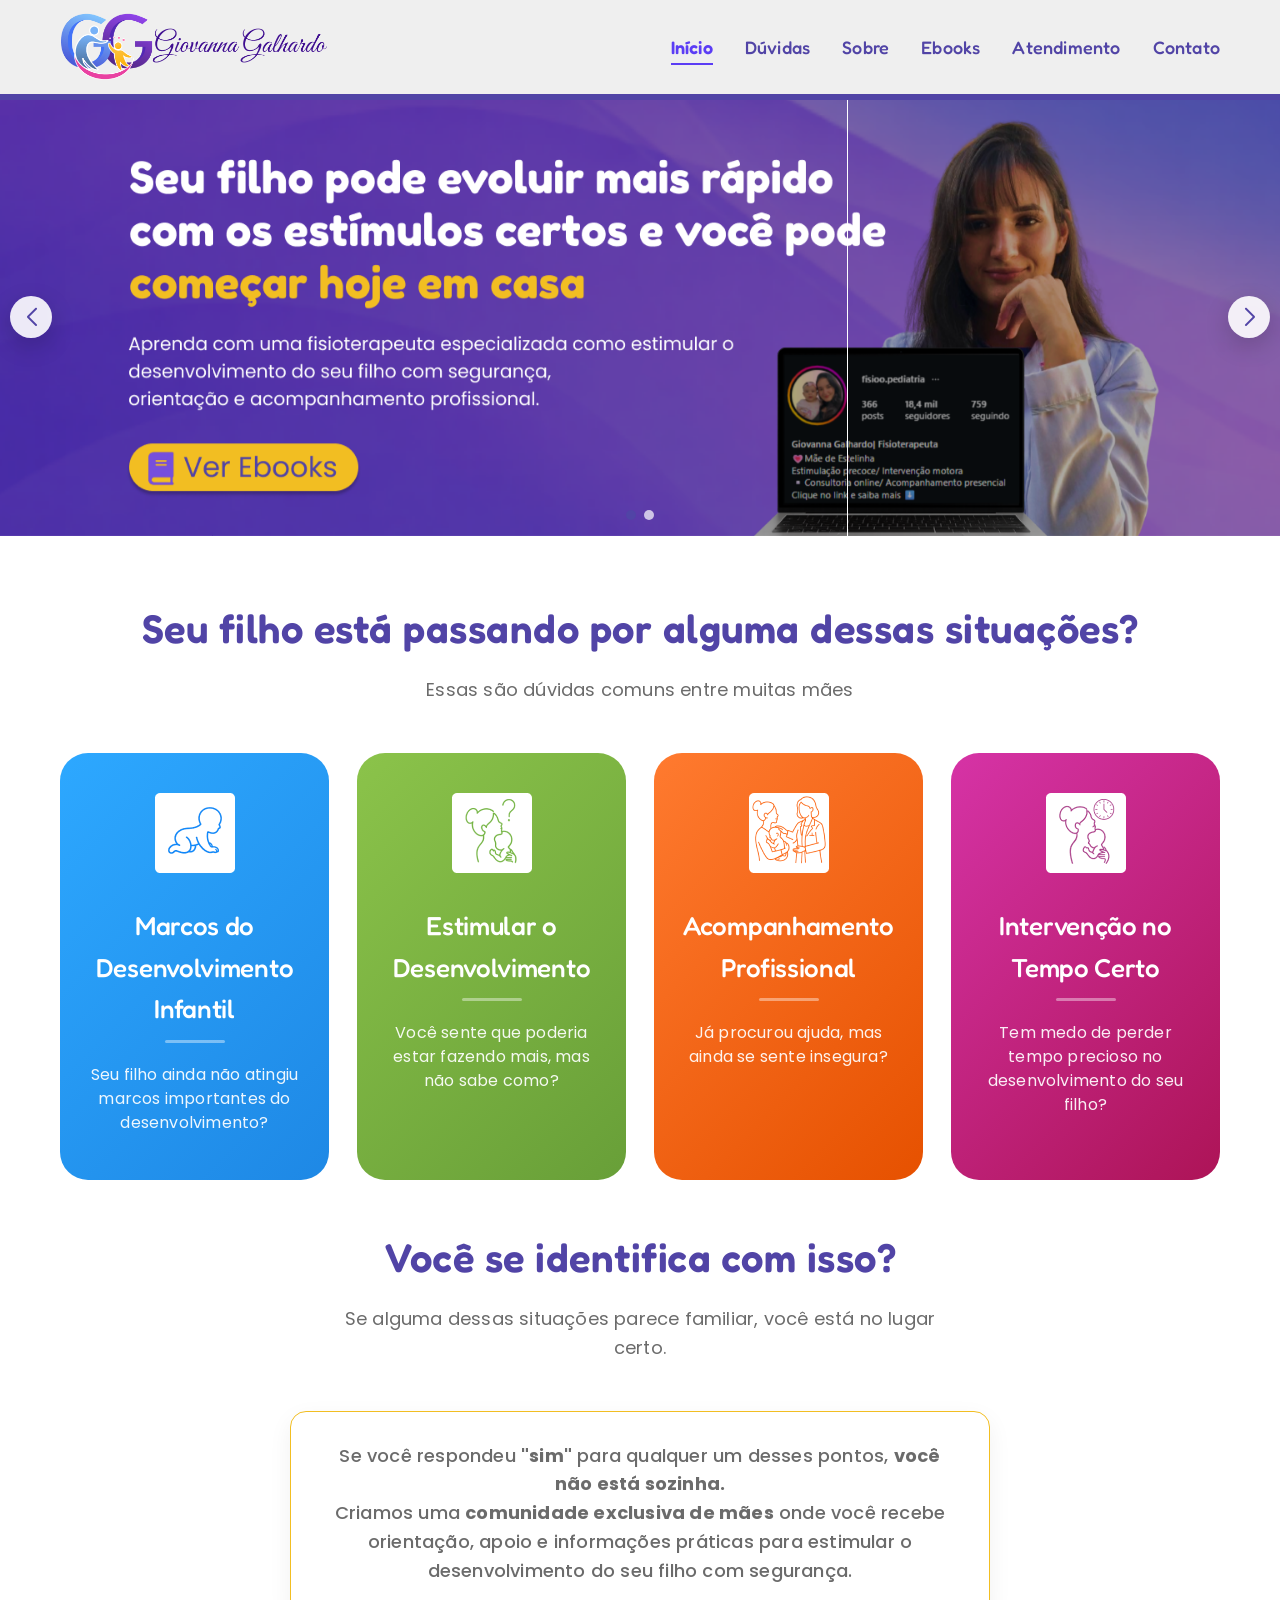
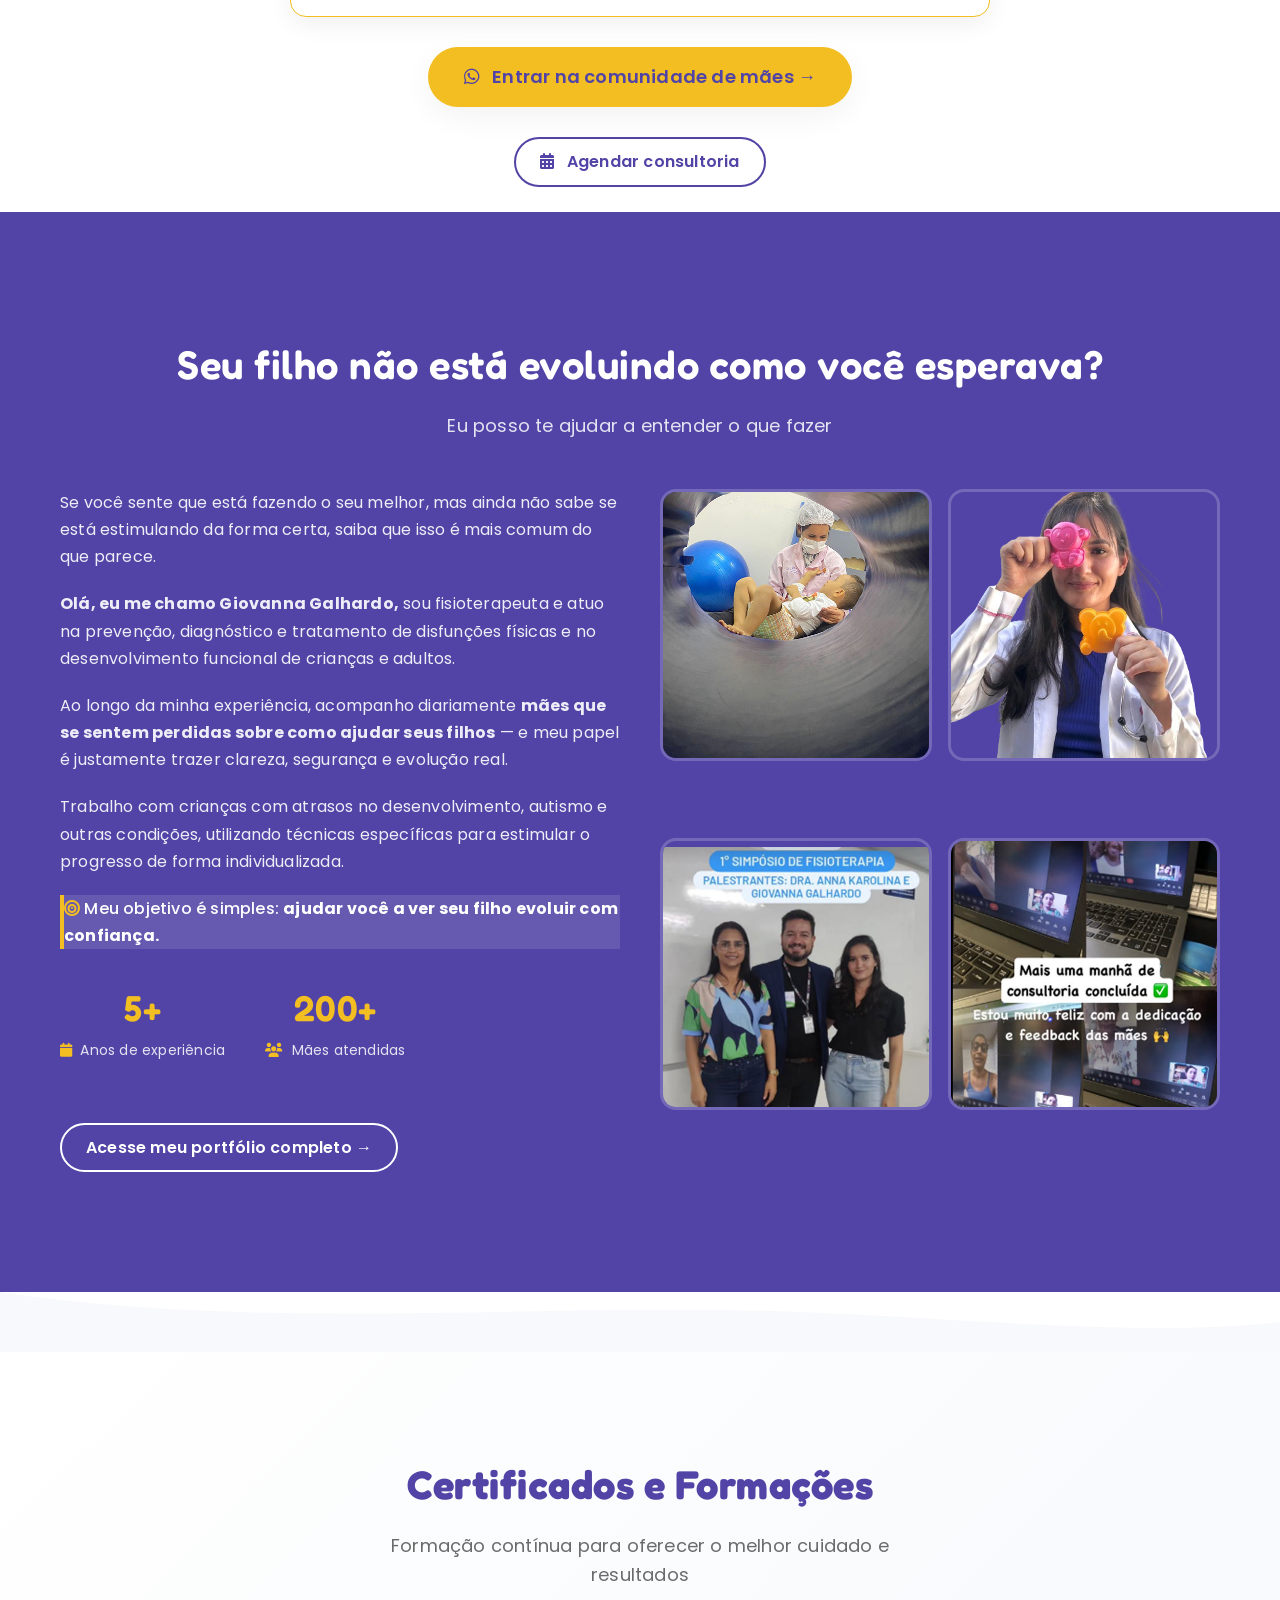
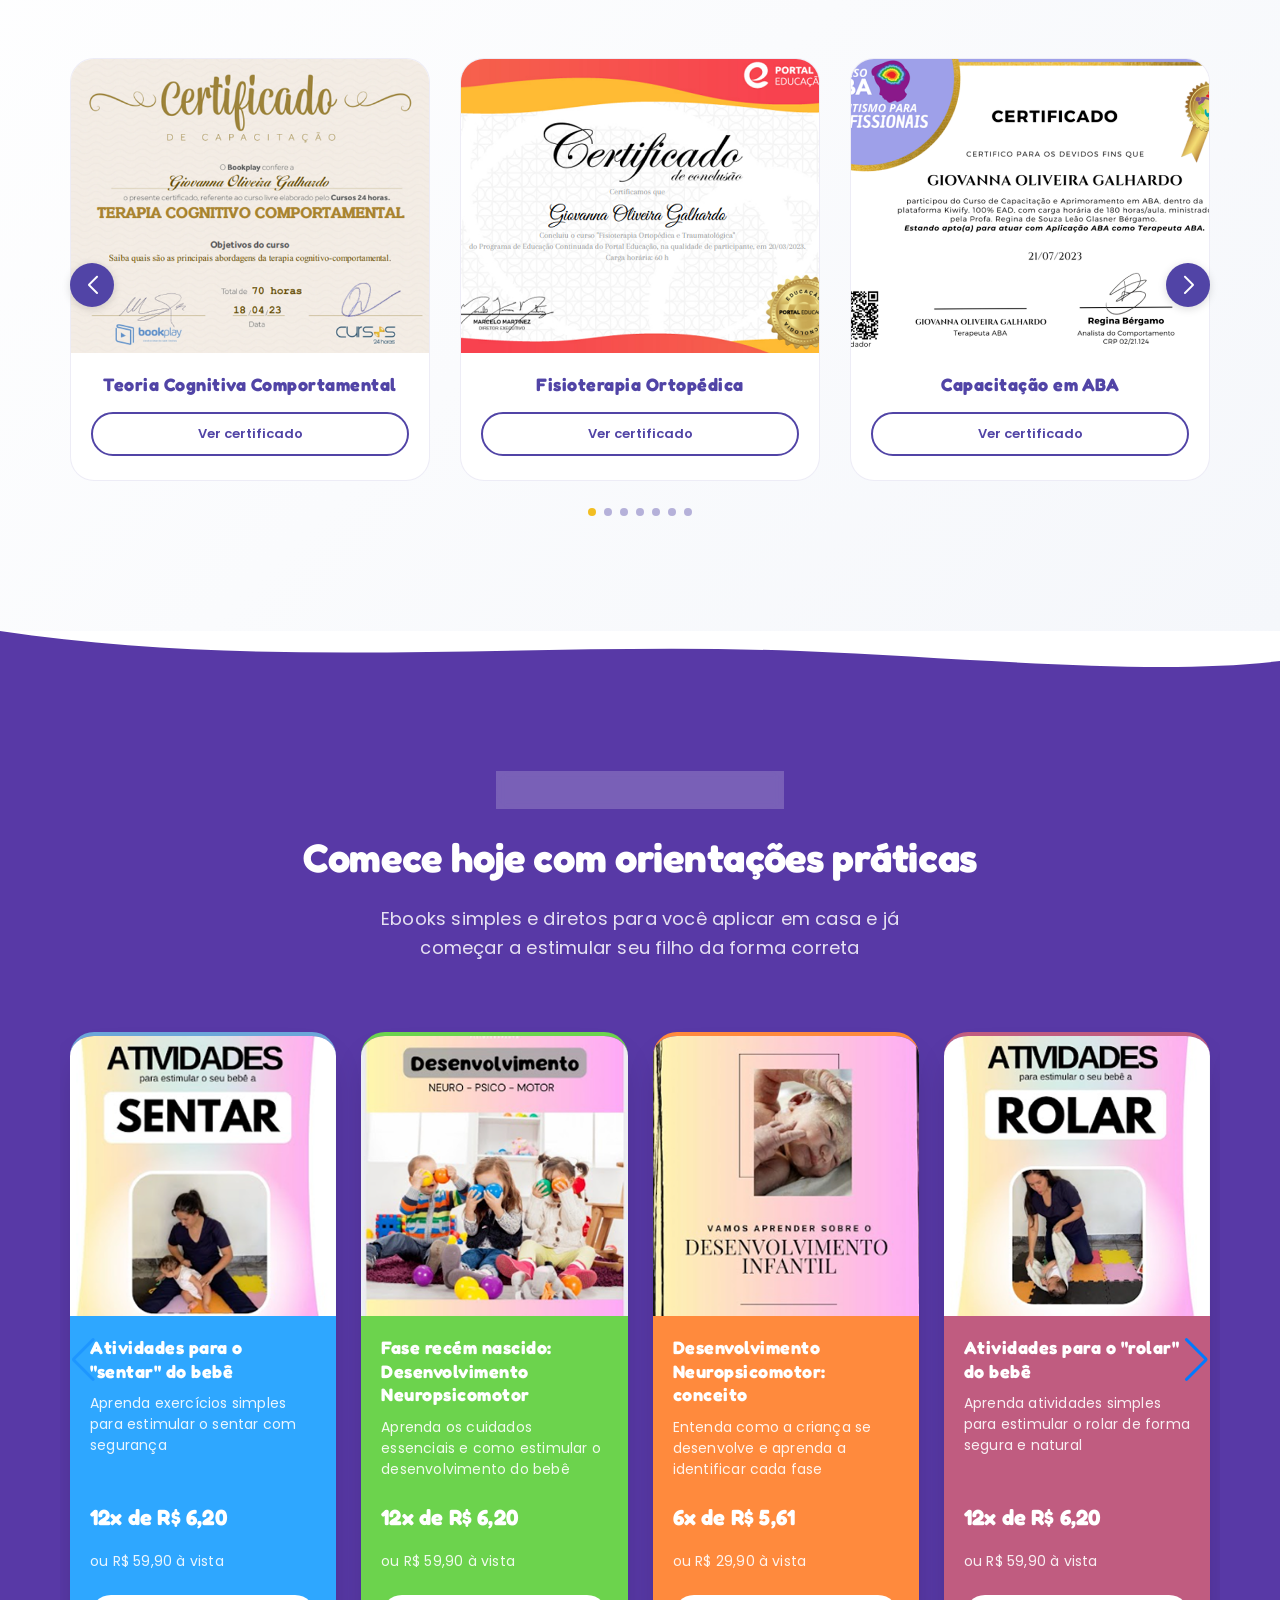
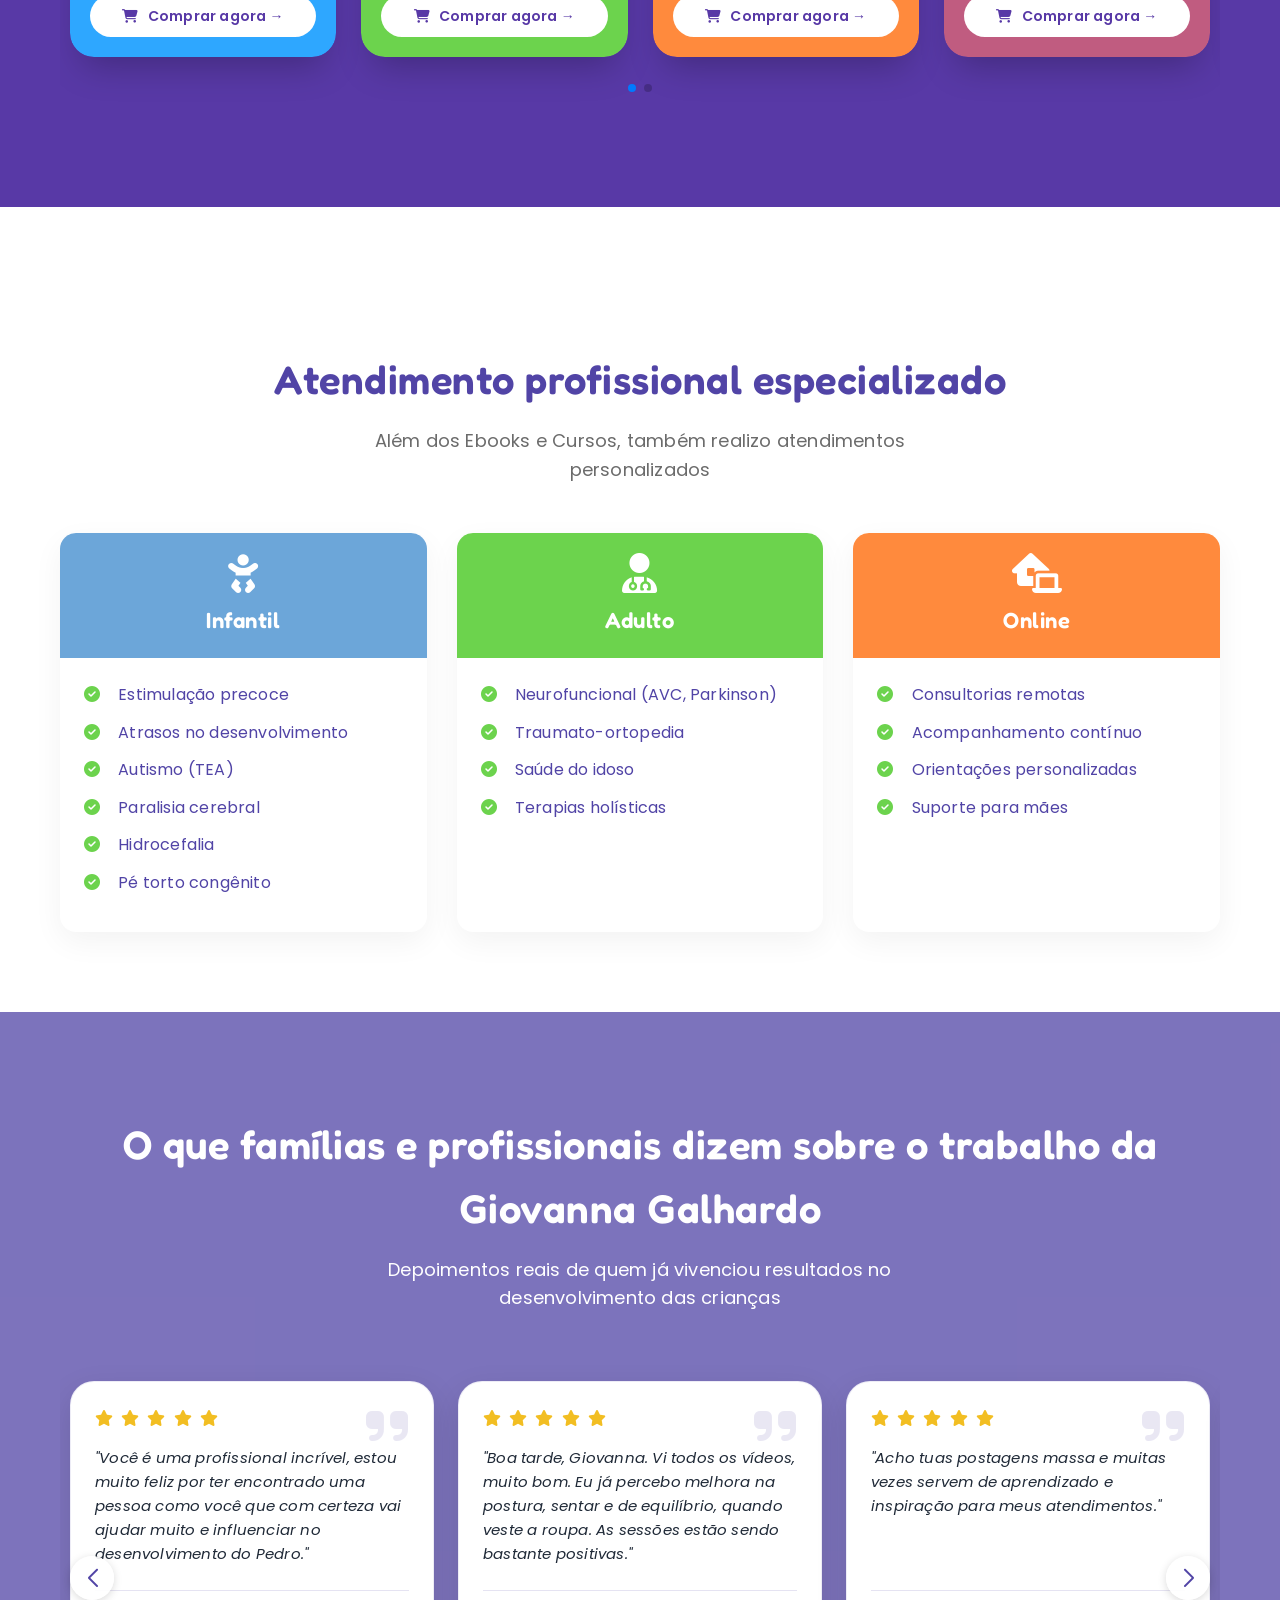
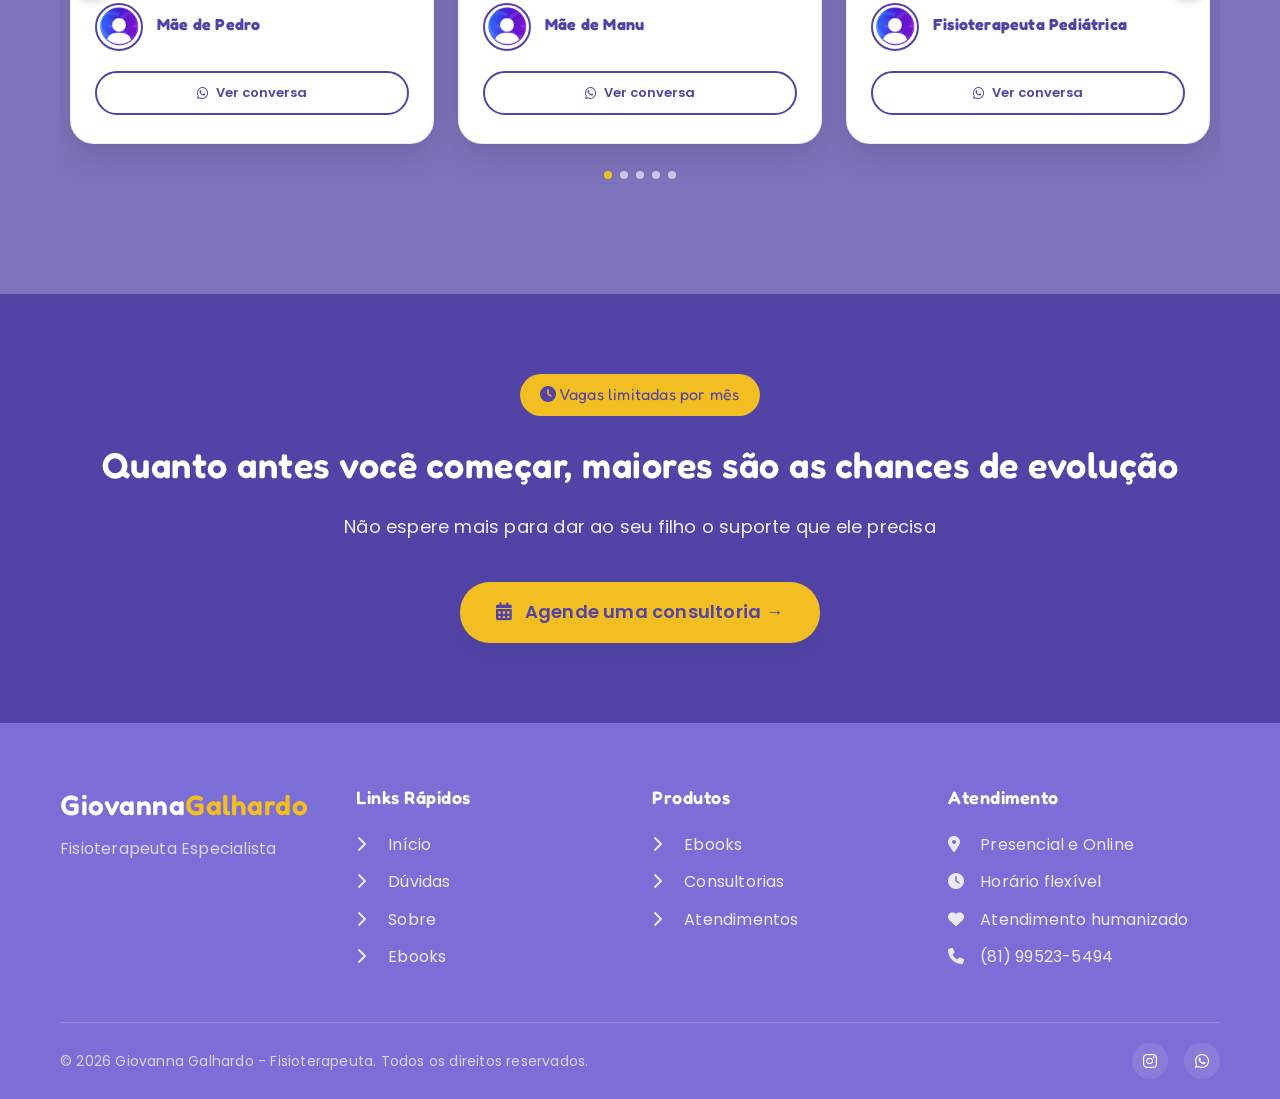
==== index.html @ 3f7eae7a "update-bonus" ====
<!DOCTYPE html>
<html lang="pt-BR">

<head>
    <meta charset="UTF-8">
    <meta name="viewport" content="width=device-width, initial-scale=1.0">
    <meta name="description"
        content="Aprenda como estimular o desenvolvimento do seu filho com orientação profissional. Ebooks, cursos e consultoria para mães de crianças com atraso ou autismo.">
    <title>Giovanna Galhardo | Estimulação Infantil - Desenvolva seu filho em casa</title>

    <!-- Google Fonts -->
    <link href="https://fonts.googleapis.com/css2?family=Poppins:wght@400;500;600;700&display=swap" rel="stylesheet">
    <link
        href="https://fonts.googleapis.com/css2?family=Fredoka:wght@400;500;600;700&family=Poppins:wght@400;500;600;700&display=swap"
        rel="stylesheet">

    <!-- Font Awesome Icons -->
    <link rel="stylesheet" href="https://cdnjs.cloudflare.com/ajax/libs/font-awesome/6.4.0/css/all.min.css">

    <!-- Swiper CSS -->
    <link rel="stylesheet" href="https://cdn.jsdelivr.net/npm/swiper@11/swiper-bundle.min.css" />

    <!-- CSS -->
    <link rel="stylesheet" href="css/base.css">
    <link rel="stylesheet" href="css/layout.css">
    <link rel="stylesheet" href="css/components.css">
    <link rel="stylesheet" href="css/responsive.css">
    <link rel="stylesheet" href="css/testimonials.css">
    <link rel="stylesheet" href="css/certificates.css">
    <link rel="stylesheet" href="css/whatsapp-float.css">
</head>

<body>
    <!-- WHATSAPP FLOATING BUTTON -->
    <div class="whatsapp-float" id="whatsappFloat">
        <div class="whatsapp-bubble" id="whatsappBubble">
            <button class="bubble-close" id="closeBubble" aria-label="Fechar mensagem">
                <i class="fas fa-times"></i>
            </button>
            <i class="fas fa-comment-dots" style="margin-right: 6px; color: #25D366;"></i>
            Fale comigo no WhatsApp!
            <div class="bubble-arrow"></div>
        </div>
        <a href="https://wa.me/5581995235494" target="_blank" rel="noopener noreferrer" class="whatsapp-button">
            <i class="fab fa-whatsapp"></i>
        </a>
    </div>

    <!-- HEADER - NAVBAR -->
    <header class="navbar">
        <div class="nav-inner">
            <div class="logo">
                <img src="assets/logogg6.png" alt="Giovanna Galhardo" class="logo-img">
            </div>
            <nav class="menu">
                <a href="#home" class="active">Início</a>
                <a href="#dor">Dúvidas</a>
                <a href="#sobre">Sobre</a>
                <a href="#ebooks">Ebooks</a>
                <!--<a href="#cursos">Cursos</a>-->
                <a href="#servicos">Atendimento</a>
                <a href="#contato">Contato</a>
            </nav>
            <div class="mobile-toggle">
                <span></span>
                <span></span>
                <span></span>
            </div>
        </div>
    </header>

    <!-- HERO - BANNERS RESPONSIVOS DESKTOP / MOBILE -->
    <section class="hero hero-banners" id="home" aria-label="Banners principais">
        <div class="swiper banner-swiper">
            <div class="swiper-wrapper">

                <!-- BANNER 1 -->
                <div class="swiper-slide">
                    <a href="#ebooks" class="hero-banner-link" target="_blank"
                        rel="noopener noreferrer" aria-label="Acessar banner 1">
                        <picture class="hero-banner-picture">
                            <source media="(max-width: 768px)" srcset="assets/banners/banner_1_mobile.png">
                            <img src="assets/banners/banner_1_destop.png" alt="Banner principal Giovanna Galhardo 1"
                                class="hero-banner-img" fetchpriority="high">
                        </picture>
                    </a>
                </div>

                <!-- BANNER 2 -->
                <div class="swiper-slide">
                    <a href="https://meaeduarda.github.io/giovannagalhardo/" class="hero-banner-link" target="_blank"
                        rel="noopener noreferrer" aria-label="Acessar banner 2">
                        <picture class="hero-banner-picture">
                            <source media="(max-width: 768px)" srcset="assets/banners/banner_2_mobile.png">
                            <img src="assets/banners/banner_2_destop.png" alt="Banner principal Giovanna Galhardo 2"
                                class="hero-banner-img" loading="lazy">
                        </picture>
                    </a>
                </div>
            </div>

            <div class="swiper-button-prev"></div>
            <div class="swiper-button-next"></div>
            <div class="swiper-pagination"></div>
        </div>
    </section>


    <!-- CARDS FLUTUANTES (com stagger animation) -->
    <section class="floating-cards">
        <div class="container">
            <!-- TÍTULO ADICIONADO ACIMA DOS CARDS -->
            <div class="section-header" data-aos="fade-up">
                <h2>Seu filho está passando por alguma dessas situações?</h2>
                <p>Essas são dúvidas comuns entre muitas mães</p>
            </div>

            <div class="pain-cards-grid">
                <div class="pain-card pain-card-blue" data-aos="fade-up" data-aos-delay="0" data-aos-duration="600">
                    <div class="pain-card-icon">
                        <img src="assets/card-icon-img-1.png" alt="Marcos do Desenvolvimento Infantil"
                            class="card-icon-img">
                    </div>
                    <h3 class="pain-card-title">Marcos do Desenvolvimento Infantil</h3>
                    <div class="pain-card-divider"></div>
                    <p class="pain-card-text">Seu filho ainda não atingiu marcos importantes do desenvolvimento?</p>
                </div>

                <div class="pain-card pain-card-green" data-aos="fade-up" data-aos-delay="150" data-aos-duration="600">
                    <div class="pain-card-icon">
                        <img src="assets/card-icon-img-2.png" alt="Estimular o Desenvolvimento" class="card-icon-img">
                    </div>
                    <h3 class="pain-card-title">Estimular o Desenvolvimento</h3>
                    <div class="pain-card-divider"></div>
                    <p class="pain-card-text">Você sente que poderia estar fazendo mais, mas não sabe como?</p>
                </div>

                <div class="pain-card pain-card-orange" data-aos="fade-up" data-aos-delay="300" data-aos-duration="600">
                    <div class="pain-card-icon">
                        <img src="assets/card-icon-img-3.png" alt="Acompanhamento Profissional" class="card-icon-img">
                    </div>
                    <h3 class="pain-card-title">Acompanhamento Profissional</h3>
                    <div class="pain-card-divider"></div>
                    <p class="pain-card-text">Já procurou ajuda, mas ainda se sente insegura?</p>
                </div>

                <div class="pain-card pain-card-pink" data-aos="fade-up" data-aos-delay="450" data-aos-duration="600">
                    <div class="pain-card-icon">
                        <img src="assets/card-icon-img-4.png" alt="Intervenção no Tempo Certo" class="card-icon-img">
                    </div>
                    <h3 class="pain-card-title">Intervenção no Tempo Certo</h3>
                    <div class="pain-card-divider"></div>
                    <p class="pain-card-text">Tem medo de perder tempo precioso no desenvolvimento do seu filho?</p>
                </div>
            </div>
        </div>
    </section>


    <!-- SEÇÃO CTA / PAIN POINTS -->
    <section class="pain-points" id="dor">
        <div class="container">
            <div class="section-header" data-aos="fade-up">
                <h2>Você se identifica com isso?</h2>
                <p>Se alguma dessas situações parece familiar, você está no lugar certo.</p>
            </div>

            <div class="pain-cta" data-aos="fade-up" data-aos-delay="200">
                <!-- Destaque emocional -->
                <div class="pain-highlight scale-animation">
                    <p>
                        Se você respondeu <strong>"sim"</strong> para qualquer um
                        desses pontos, <strong>você não está sozinha.</strong>
                    </p>
                    <p class="community-highlight-text">
                        Criamos uma <strong>comunidade exclusiva de mães</strong>
                        onde você recebe orientação, apoio e informações práticas
                        para estimular o desenvolvimento do seu filho com segurança.
                    </p>
                </div>

                <!-- CTA principal -->
                <div class="cta-main">
                    <a href="https://wa.me/5581995235494" class="btn-primary btn-large pulse-hover" target="_blank">
                        <i class="fab fa-whatsapp"></i>
                        Entrar na comunidade de mães →
                    </a>
                </div>

                <!-- CTA secundária -->
                <div class="cta-secondary">
                    <a href="https://wa.me/5581995235494" class="btn-outline" target="_blank">
                        <i class="fas fa-calendar-alt"></i>
                        Agendar consultoria
                    </a>
                </div>
            </div>
        </div>
    </section>


    <!-- SOBRE -->
    <section class="about" id="sobre">
        <div class="container">
            <div class="section-header">
                <h2>Seu filho não está evoluindo como você esperava?</h2>
                <p>Eu posso te ajudar a entender o que fazer</p>
            </div>
            <div class="about-content">
                <div class="about-text">
                    <p>Se você sente que está fazendo o seu melhor, mas ainda não sabe se está estimulando da forma certa, saiba que isso é mais comum do que parece.</p>
                    <p><strong>Olá, eu me chamo Giovanna Galhardo,</strong> sou fisioterapeuta e atuo na prevenção,
                        diagnóstico e tratamento de disfunções físicas e no desenvolvimento funcional de crianças e
                        adultos.</p>
                    <p>Ao longo da minha experiência, acompanho diariamente <strong>mães que se sentem perdidas sobre
                            como ajudar seus filhos</strong> — e meu papel é justamente trazer clareza, segurança e
                        evolução real.</p>
                    <p>Trabalho com crianças com atrasos no desenvolvimento, autismo e outras condições, utilizando
                        técnicas específicas para estimular o progresso de forma individualizada.</p>
                    <div class="about-highlight">
                        <p><i class="fas fa-bullseye"></i> Meu objetivo é simples: <strong>ajudar você a ver seu filho
                                evoluir com confiança.</strong></p>
                    </div>
                    <div class="about-stats">
                        <div class="stat">
                            <span class="stat-number">5+</span>
                            <span class="stat-label"><i class="fas fa-calendar"></i> Anos de experiência</span>
                        </div>
                        <div class="stat">
                            <span class="stat-number">200+</span>
                            <span class="stat-label"><i class="fas fa-users"></i> Mães atendidas</span>
                        </div>
                        <div class="about-portfolio-btn" style="margin-top: 20px; width: 100%;">
                            <a href="docs/portifolio_giovanna.pdf" target="_blank" class="btn-outline">
                                Acesse meu portfólio completo →
                            </a>
                        </div>
                    </div>
                </div>
                <div class="about-gallery">
                    <img src="assets/atendimento_giovanna.png" alt="Atendimento infantil"
                        class="gallery-img hover-zoom">
                    <img src="assets/giovanna_brinquedos.png" alt="Profissional com brinquedos"
                        class="gallery-img hover-zoom">
                    <img src="assets/giovanna_simposio.png" alt="Consultoria" class="gallery-img hover-zoom">
                    <img src="assets/giovanna_consultoria_maes.png" alt="Evolução infantil"
                        class="gallery-img hover-zoom">
                </div>
            </div>
        </div>
    </section>

    <!-- ONDA ENTRE SOBRE E CERTIFICADOS -->
    <div class="wave-divider wave-gray">
        <svg viewBox="0 0 1440 120" preserveAspectRatio="none">
            <path d="M0,0 C300,80 600,20 900,40 C1100,55 1300,90 1440,60 L1440,120 L0,120 Z" fill="#F5F7FB"></path>
        </svg>
    </div>

    <!-- SEÇÃO: CERTIFICADOS E FORMAÇÕES -->
    <section class="certificates-section" id="certificados">
        <div class="container">
            <div class="section-header" data-aos="fade-up">
                <h2> Certificados e Formações</h2>
                <p>Formação contínua para oferecer o melhor cuidado e resultados</p>
            </div>

            <div class="swiper certificates-swiper" data-aos="fade-up" data-aos-delay="200">
                <div class="swiper-wrapper">
                    <!-- Certificado 1 -->
                    <div class="swiper-slide">
                        <div class="certificate-card"
                            data-cert-image="assets/certificates/certificado_teoria_cognitiva2.png">
                            <div class="certificate-img-wrapper">
                                <img src="assets/certificates/certificado_teoria_cognitiva.png" alt="Certificado"
                                    class="certificate-img">
                                <div class="certificate-overlay">
                                    <div class="zoom-icon">
                                        <i class="fas fa-search-plus"></i>
                                    </div>
                                </div>
                            </div>
                            <div class="certificate-info">
                                <h3 class="certificate-title">Teoria Cognitiva Comportamental</h3>
                                <button class="btn-ver-certificado"
                                    onclick="event.stopPropagation(); openCertModalFromBtn(this)">
                                    Ver certificado
                                </button>
                            </div>
                        </div>
                    </div>

                    <!-- Certificado 2 -->
                    <div class="swiper-slide">
                        <div class="certificate-card"
                            data-cert-image="assets/certificates/certificado_fisioterapia_ortopedica2.png">
                            <div class="certificate-img-wrapper">
                                <img src="assets/certificates/certificado_fisioterapia_ortopedica.png" alt="Certificado"
                                    class="certificate-img">
                                <div class="certificate-overlay">
                                    <div class="zoom-icon">
                                        <i class="fas fa-search-plus"></i>
                                    </div>
                                </div>
                            </div>
                            <div class="certificate-info">
                                <h3 class="certificate-title">Fisioterapia Ortopédica</h3>
                                <button class="btn-ver-certificado"
                                    onclick="event.stopPropagation(); openCertModalFromBtn(this)">
                                    Ver certificado
                                </button>
                            </div>
                        </div>
                    </div>

                    <!-- Certificado 3 -->
                    <div class="swiper-slide">
                        <div class="certificate-card"
                            data-cert-image="assets/certificates/certificado_capacitacao_aba2.png">
                            <div class="certificate-img-wrapper">
                                <img src="assets/certificates/certificado_capacitacao_aba.png" alt="Certificado"
                                    class="certificate-img">
                                <div class="certificate-overlay">
                                    <div class="zoom-icon">
                                        <i class="fas fa-search-plus"></i>
                                    </div>
                                </div>
                            </div>
                            <div class="certificate-info">
                                <h3 class="certificate-title">Capacitação em ABA</h3>
                                <button class="btn-ver-certificado"
                                    onclick="event.stopPropagation(); openCertModalFromBtn(this)">
                                    Ver certificado
                                </button>
                            </div>
                        </div>
                    </div>

                    <!-- Certificado 4 -->
                    <div class="swiper-slide">
                        <div class="certificate-card" data-cert-image="assets/certificates/bondagens_terapeuticas2.png">
                            <div class="certificate-img-wrapper">
                                <img src="assets/certificates/bondagens_terapeuticas.png" alt="Certificado"
                                    class="certificate-img">
                                <div class="certificate-overlay">
                                    <div class="zoom-icon">
                                        <i class="fas fa-search-plus"></i>
                                    </div>
                                </div>
                            </div>
                            <div class="certificate-info">
                                <h3 class="certificate-title">Bondagens Terapêuticas</h3>
                                <button class="btn-ver-certificado"
                                    onclick="event.stopPropagation(); openCertModalFromBtn(this)">
                                    Ver certificado
                                </button>
                            </div>
                        </div>
                    </div>

                    <!-- Certificado 5 -->
                    <div class="swiper-slide">
                        <div class="certificate-card"
                            data-cert-image="assets/certificates/certificado_aplicador_aba2.png">
                            <div class="certificate-img-wrapper">
                                <img src="assets/certificates/certificado_aplicador_aba.png" alt="Certificado"
                                    class="certificate-img">
                                <div class="certificate-overlay">
                                    <div class="zoom-icon">
                                        <i class="fas fa-search-plus"></i>
                                    </div>
                                </div>
                            </div>
                            <div class="certificate-info">
                                <h3 class="certificate-title">Aplicador ABA</h3>
                                <button class="btn-ver-certificado"
                                    onclick="event.stopPropagation(); openCertModalFromBtn(this)">
                                    Ver certificado
                                </button>
                            </div>
                        </div>
                    </div>

                    <!-- Certificado 6 -->
                    <div class="swiper-slide">
                        <div class="certificate-card" data-cert-image="assets/certificates/monitoria_anatomia2.png">
                            <div class="certificate-img-wrapper">
                                <img src="assets/certificates/monitoria_anatomia.png" alt="Certificado"
                                    class="certificate-img">
                                <div class="certificate-overlay">
                                    <div class="zoom-icon">
                                        <i class="fas fa-search-plus"></i>
                                    </div>
                                </div>
                            </div>
                            <div class="certificate-info">
                                <h3 class="certificate-title">Monitoria Anatomia Humana</h3>
                                <button class="btn-ver-certificado"
                                    onclick="event.stopPropagation(); openCertModalFromBtn(this)">
                                    Ver certificado
                                </button>
                            </div>
                        </div>
                    </div>

                    <!-- Certificado 7 -->
                    <div class="swiper-slide">
                        <div class="certificate-card"
                            data-cert-image="assets/certificates/certificado_dry_needling2.png">
                            <div class="certificate-img-wrapper">
                                <img src="assets/certificates/certificado_dry_needling.png" alt="Certificado"
                                    class="certificate-img">
                                <div class="certificate-overlay">
                                    <div class="zoom-icon">
                                        <i class="fas fa-search-plus"></i>
                                    </div>
                                </div>
                            </div>
                            <div class="certificate-info">
                                <h3 class="certificate-title">Imersão em Dry Needling</h3>
                                <button class="btn-ver-certificado"
                                    onclick="event.stopPropagation(); openCertModalFromBtn(this)">
                                    Ver certificado
                                </button>
                            </div>
                        </div>
                    </div>
                </div>

                <div class="swiper-button-prev"></div>
                <div class="swiper-button-next"></div>
                <div class="swiper-pagination"></div>
            </div>
        </div>
    </section>

    <!-- MODAL PARA CERTIFICADOS -->
    <div id="certificateModal" class="certificate-modal">
        <div class="certificate-modal-content">
            <span class="certificate-modal-close">&times;</span>
            <img id="certificateModalImage" class="certificate-modal-image" src="" alt="Certificado">
            <div class="certificate-modal-caption" id="certificateModalCaption"></div>
        </div>
    </div>

    <!-- ONDA ENTRE CERTIFICADOS E EBOOKS -->
    <div class="wave-divider wave-purple-top">
        <svg viewBox="0 0 1440 120" preserveAspectRatio="none">
            <path d="M0,0 C300,80 600,20 900,40 C1100,55 1300,90 1440,60 L1440,120 L0,120 Z" fill="#5839a6"></path>
        </svg>
    </div>

    <!-- EBOOKS PREMIUM -->
    <section class="ebooks-premium" id="ebooks">
        <div class="container">
            <div class="section-header-light" data-aos="fade-up">
                <div class="offer-tag-light"><i class="fas fa-fire"></i> Ebook digital - Acesso imediato</div>
                <h2>Comece hoje com orientações práticas</h2>
                <p>Ebooks simples e diretos para você aplicar em casa e já começar a estimular seu filho da forma
                    correta</p>
            </div>

            <div class="swiper ebooks-swiper">
                <div class="swiper-wrapper">
                    <div class="swiper-slide">
                        <div class="ebook-card card-blue hover-lift" data-aos="fade-up" data-aos-delay="0">
                            <div class="card-image-top">
                                <img src="assets/livro_sentar.png" alt="Atividades para sentar">
                                <span class="badge-round pulse-badge">3 a 9 meses</span>
                            </div>
                            <div class="card-content">
                                <div>
                                    <h3>Atividades para o "sentar" do bebê</h3>
                                    <p>Aprenda exercícios simples para estimular o sentar com segurança</p>
                                </div>
                                <div class="price-wrapper">
                                    <div class="price-row">
                                        <span class="new-price">12x de R$ 6,20</span>
                                    </div>
                                    <p style="margin: 5px 0 15px; font-size: 14px; color: rgba(255,255,255,0.9);">
                                        ou R$ 59,90 à vista
                                    </p>
                                    <a href="https://chk.eduzz.com/801EG2ZAW7" class="btn-buy btn-hover-glow"
                                        target="_blank">
                                        <i class="fas fa-shopping-cart"></i> Comprar agora →
                                    </a>
                                </div>
                            </div>
                        </div>
                    </div>

                    <div class="swiper-slide">
                        <div class="ebook-card card-green hover-lift" data-aos="fade-up" data-aos-delay="100">
                            <div class="card-image-top">
                                <img src="assets/livro_neuro.png" alt="Desenvolvimento Neuropsicomotor">
                                <span class="badge-round pulse-badge">0 a 3 meses</span>
                            </div>
                            <div class="card-content">
                                <div>
                                    <h3>Fase recém nascido: Desenvolvimento Neuropsicomotor</h3>
                                    <p>Aprenda os cuidados essenciais e como estimular o desenvolvimento do bebê</p>
                                </div>
                                <div class="price-wrapper">
                                    <div class="price-row">
                                        <span class="new-price">12x de R$ 6,20</span>
                                    </div>
                                    <p style="margin: 5px 0 15px; font-size: 14px; color: rgba(255,255,255,0.9);">
                                        ou R$ 59,90 à vista
                                    </p>
                                    <a href="https://chk.eduzz.com/G92ER1J7WE" class="btn-buy btn-hover-glow"
                                        target="_blank">
                                        <i class="fas fa-shopping-cart"></i> Comprar agora →
                                    </a>
                                </div>
                            </div>
                        </div>
                    </div>

                    <div class="swiper-slide">
                        <div class="ebook-card card-orange hover-lift" data-aos="fade-up" data-aos-delay="200">
                            <div class="card-image-top">
                                <img src="assets/livro_desenv_neuro.png" alt="Conceito DNPM">
                                <span class="badge-round pulse-badge">Teoria</span>
                            </div>
                            <div class="card-content">
                                <div>
                                    <h3>Desenvolvimento Neuropsicomotor: conceito</h3>
                                    <p>Entenda como a criança se desenvolve e aprenda a identificar cada fase</p>
                                </div>
                                <div class="price-wrapper">
                                    <div class="price-row">
                                        <span class="new-price">6x de R$ 5,61</span>
                                    </div>
                                    <p style="margin: 5px 0 15px; font-size: 14px; color: rgba(255,255,255,0.9);">
                                        ou R$ 29,90 à vista
                                    </p>
                                    <a href="https://chk.eduzz.com/KW8KYR8B01" class="btn-buy btn-hover-glow"
                                        target="_blank">
                                        <i class="fas fa-shopping-cart"></i> Comprar agora →
                                    </a>
                                </div>
                            </div>
                        </div>
                    </div>

                    <div class="swiper-slide">
                        <div class="ebook-card card-pink hover-lift" data-aos="fade-up" data-aos-delay="300">
                            <div class="card-image-top">
                                <img src="assets/livro_rolar.png" alt="Atividades para rolar">
                                <span class="badge-round pulse-badge">3 a 6 meses</span>
                            </div>
                            <div class="card-content">
                                <div>
                                    <h3>Atividades para o "rolar" do bebê</h3>
                                    <p>Aprenda atividades simples para estimular o rolar de forma segura e natural</p>
                                </div>
                                <div class="price-wrapper">
                                    <div class="price-row">
                                        <span class="new-price">12x de R$ 6,20</span>
                                    </div>
                                    <p style="margin: 5px 0 15px; font-size: 14px; color: rgba(255,255,255,0.9);">
                                        ou R$ 59,90 à vista
                                    </p>
                                    <a href="https://chk.eduzz.com/KW8KYQO201" class="btn-buy btn-hover-glow"
                                        target="_blank">
                                        <i class="fas fa-shopping-cart"></i> Comprar agora →
                                    </a>
                                </div>
                            </div>
                        </div>
                    </div>

                    <div class="swiper-slide">
                        <div class="ebook-card card-yellow hover-lift" data-aos="fade-up" data-aos-delay="400">
                            <div class="card-image-top">
                                <img src="assets/livro_guia_pratico.png" alt="Guia prático">
                                <span class="badge-round pulse-badge">+2 anos</span>
                            </div>
                            <div class="card-content">
                                <div>
                                    <h3>Guia prático de atividades infantis</h3>
                                    <p>Atividades simples para estimular o desenvolvimento motor de forma lúdica</p>
                                </div>
                                <div class="price-wrapper">
                                    <div class="price-row">
                                        <span class="new-price">9x de R$ 5,24</span>
                                    </div>
                                    <p style="margin: 5px 0 15px; font-size: 14px; color: rgba(255,255,255,0.9);">
                                        ou R$ 39,90 à vista
                                    </p>
                                    <a href="https://chk.eduzz.com/7977BAP19E" class="btn-buy btn-hover-glow"
                                        target="_blank">
                                        <i class="fas fa-shopping-cart"></i> Comprar agora →
                                    </a>
                                </div>
                            </div>
                        </div>
                    </div>
                </div>

                <div class="swiper-button-prev"></div>
                <div class="swiper-button-next"></div>
                <div class="swiper-pagination"></div>
            </div>
        </div>
    </section>

    <!-- ONDA ENTRE EBOOKS E SERVIÇOS -->
    <div class="wave-divider wave-light-bottom">
        <svg viewBox="0 0 1440 120" preserveAspectRatio="none">
            <path d="M0,0 C300,80 600,20 900,40 C1100,55 1300,90 1440,60 L1440,120 L0,120 Z" fill="#FFFFFF"></path>
        </svg>
    </div>

    <!-- SERVIÇOS -->
    <section class="services" id="servicos">
        <div class="container">
            <div class="section-header" data-aos="fade-up">
                <h2>Atendimento profissional especializado</h2>
                <p>Além dos Ebooks e Cursos, também realizo atendimentos personalizados</p>
            </div>
            <div class="services-grid">
                <div class="service-category hover-scale" data-aos="fade-right" data-aos-delay="0">
                    <div class="category-header" style="background: var(--blue);">
                        <span class="emoji"><i class="fas fa-baby"></i></span>
                        <h3>Infantil</h3>
                    </div>
                    <ul>
                        <li><i class="fas fa-check-circle"></i> Estimulação precoce</li>
                        <li><i class="fas fa-check-circle"></i> Atrasos no desenvolvimento</li>
                        <li><i class="fas fa-check-circle"></i> Autismo (TEA)</li>
                        <li><i class="fas fa-check-circle"></i> Paralisia cerebral</li>
                        <li><i class="fas fa-check-circle"></i> Hidrocefalia</li>
                        <li><i class="fas fa-check-circle"></i> Pé torto congênito</li>
                    </ul>
                </div>
                <div class="service-category hover-scale" data-aos="fade-up" data-aos-delay="150">
                    <div class="category-header" style="background: var(--green);">
                        <span class="emoji"><i class="fas fa-user-md"></i></span>
                        <h3>Adulto</h3>
                    </div>
                    <ul>
                        <li><i class="fas fa-check-circle"></i> Neurofuncional (AVC, Parkinson)</li>
                        <li><i class="fas fa-check-circle"></i> Traumato-ortopedia</li>
                        <li><i class="fas fa-check-circle"></i> Saúde do idoso</li>
                        <li><i class="fas fa-check-circle"></i> Terapias holísticas</li>
                    </ul>
                </div>
                <div class="service-category hover-scale" data-aos="fade-left" data-aos-delay="300">
                    <div class="category-header" style="background: var(--orange);">
                        <span class="emoji"><i class="fas fa-laptop-house"></i></span>
                        <h3>Online</h3>
                    </div>
                    <ul>
                        <li><i class="fas fa-check-circle"></i> Consultorias remotas</li>
                        <li><i class="fas fa-check-circle"></i> Acompanhamento contínuo</li>
                        <li><i class="fas fa-check-circle"></i> Orientações personalizadas</li>
                        <li><i class="fas fa-check-circle"></i> Suporte para mães</li>
                    </ul>
                </div>
            </div>
        </div>
    </section>

    <!-- DEPOIMENTOS -->
    <section class="testimonials-section" id="depoimentos">
        <div class="container">
            <div class="section-header" data-aos="fade-up">
                <h2> O que famílias e profissionais dizem sobre o trabalho da Giovanna Galhardo</h2>
                <p>Depoimentos reais de quem já vivenciou resultados no desenvolvimento das crianças</p>
            </div>

            <div class="swiper testimonials-swiper" data-aos="fade-up" data-aos-delay="200">
                <div class="swiper-wrapper">
                    <!-- Depoimento 1 - Mãe de Pedro -->
                    <div class="swiper-slide">
                        <div class="testimonial-card">
                            <div class="quote-icon"><i class="fas fa-quote-right"></i></div>
                            <div class="stars">
                                <i class="fas fa-star"></i><i class="fas fa-star"></i><i class="fas fa-star"></i><i
                                    class="fas fa-star"></i><i class="fas fa-star"></i>
                            </div>
                            <p class="testimonial-text">"Você é uma profissional incrível, estou muito feliz por ter
                                encontrado uma pessoa como você que com certeza vai ajudar muito e influenciar no
                                desenvolvimento do Pedro."</p>
                            <div class="author">
                                <img src="assets/perfil_depoimento.png" alt="Avatar" class="author-avatar-img">
                                <div class="author-info">
                                    <strong>Mãe de Pedro</strong>
                                </div>
                            </div>
                            <button class="btn-ver-conversa" onclick="openPrintModal('depoimento1')"><i
                                    class="fab fa-whatsapp"></i> Ver conversa</button>
                        </div>
                    </div>

                    <!-- Depoimento 2 - Mãe de Manu -->
                    <div class="swiper-slide">
                        <div class="testimonial-card">
                            <div class="quote-icon"><i class="fas fa-quote-right"></i></div>
                            <div class="stars">
                                <i class="fas fa-star"></i><i class="fas fa-star"></i><i class="fas fa-star"></i><i
                                    class="fas fa-star"></i><i class="fas fa-star"></i>
                            </div>
                            <p class="testimonial-text">"Boa tarde, Giovanna. Vi todos os vídeos, muito bom. Eu já
                                percebo melhora na postura, sentar e de equilíbrio, quando veste a roupa. As sessões
                                estão sendo bastante positivas."</p>
                            <div class="author">
                                <img src="assets/perfil_depoimento.png" alt="Avatar" class="author-avatar-img">
                                <div class="author-info">
                                    <strong>Mãe de Manu</strong>
                                </div>
                            </div>
                            <button class="btn-ver-conversa" onclick="openPrintModal('depoimento4')"><i
                                    class="fab fa-whatsapp"></i> Ver conversa</button>
                        </div>
                    </div>

                    <!-- Depoimento 3 - Fisioterapeuta Pediátrica -->
                    <div class="swiper-slide">
                        <div class="testimonial-card">
                            <div class="quote-icon"><i class="fas fa-quote-right"></i></div>
                            <div class="stars">
                                <i class="fas fa-star"></i><i class="fas fa-star"></i><i class="fas fa-star"></i><i
                                    class="fas fa-star"></i><i class="fas fa-star"></i>
                            </div>
                            <p class="testimonial-text">"Acho tuas postagens massa e muitas vezes servem de aprendizado
                                e inspiração para meus atendimentos."</p>
                            <div class="author">
                                <img src="assets/perfil_depoimento.png" alt="Avatar" class="author-avatar-img">
                                <div class="author-info">
                                    <strong>Fisioterapeuta Pediátrica</strong>
                                </div>
                            </div>
                            <button class="btn-ver-conversa" onclick="openPrintModal('depoimento5')"><i
                                    class="fab fa-whatsapp"></i> Ver conversa</button>
                        </div>
                    </div>

                    <!-- Depoimento 4 - Mãe de Suzanna -->
                    <div class="swiper-slide">
                        <div class="testimonial-card">
                            <div class="quote-icon"><i class="fas fa-quote-right"></i></div>
                            <div class="stars">
                                <i class="fas fa-star"></i><i class="fas fa-star"></i><i class="fas fa-star"></i><i
                                    class="fas fa-star"></i><i class="fas fa-star"></i>
                            </div>
                            <p class="testimonial-text">"Agora estou mais ciente. Você me ajudou muito. Sou mãe de
                                primeira viagem. Fiquei aliviada agora."</p>
                            <div class="author">
                                <img src="assets/perfil_depoimento.png" alt="Avatar" class="author-avatar-img">
                                <div class="author-info">
                                    <strong>Mãe de Suzanna</strong>
                                </div>
                            </div>
                            <button class="btn-ver-conversa" onclick="openPrintModal('depoimento6')"><i
                                    class="fab fa-instagram"></i> Ver conversa</button>
                        </div>
                    </div>

                    <!-- Depoimento 5 - Mãe de Maria -->
                    <div class="swiper-slide">
                        <div class="testimonial-card">
                            <div class="quote-icon"><i class="fas fa-quote-right"></i></div>
                            <div class="stars">
                                <i class="fas fa-star"></i><i class="fas fa-star"></i><i class="fas fa-star"></i><i
                                    class="fas fa-star"></i><i class="fas fa-star"></i>
                            </div>
                            <p class="testimonial-text">"Ela tá bem melhor, eu recebo muitos elogios de você na escola
                                dela. Todas as vezes que a diretora me vê, sempre fala que você está sendo um anjo na
                                vida da Maria."</p>
                            <div class="author">
                                <img src="assets/perfil_depoimento.png" alt="Avatar" class="author-avatar-img">
                                <div class="author-info">
                                    <strong>Mãe da Maria</strong>
                                </div>
                            </div>
                            <button class="btn-ver-conversa" onclick="openPrintModal('depoimento7')"><i
                                    class="fab fa-whatsapp"></i> Ver conversa</button>
                        </div>
                    </div>
                </div>

                <div class="swiper-button-prev"></div>
                <div class="swiper-button-next"></div>
                <div class="swiper-pagination"></div>
            </div>
        </div>
    </section>

    <!-- MODAL PARA PRINTS DOS DEPOIMENTOS -->
    <div id="testimonialModal" class="testimonial-modal">
        <div class="modal-content">
            <span class="modal-close">&times;</span>
            <img id="modalImage" class="modal-image" src="" alt="Conversa real">
        </div>
    </div>

    <!-- CTA FINAL -->
    <section class="final-cta">
        <div class="container">
            <div class="cta-content" data-aos="fade-up">
                <div class="urgency-badge pulse-animation"><i class="fas fa-clock"></i> Vagas limitadas por mês</div>
                <h2>Quanto antes você começar, maiores são as chances de evolução</h2>
                <p>Não espere mais para dar ao seu filho o suporte que ele precisa</p>
                <div class="cta-buttons">
                    <a href="https://wa.me/5581995235494" class="btn-primary btn-large btn-pulse" target="_blank">
                        <i class="fas fa-calendar-alt"></i> Agende uma consultoria →
                    </a>
                </div>
            </div>
        </div>
    </section>

    <!-- FOOTER -->
    <footer class="footer" id="contato">
        <div class="container">
            <div class="grid-4">
                <div class="footer-col" data-aos="fade-up" data-aos-delay="0">
                    <div class="footer-logo">
                        <h3>Giovanna<span>Galhardo</span></h3>
                        <p>Fisioterapeuta Especialista</p>
                    </div>
                </div>
                <div class="footer-col" data-aos="fade-up" data-aos-delay="100">
                    <h4>Links Rápidos</h4>
                    <ul>
                        <li><a href="#home"><i class="fas fa-chevron-right"></i> Início</a></li>
                        <li><a href="#dor"><i class="fas fa-chevron-right"></i> Dúvidas</a></li>
                        <li><a href="#sobre"><i class="fas fa-chevron-right"></i> Sobre</a></li>
                        <li><a href="#ebooks"><i class="fas fa-chevron-right"></i> Ebooks</a></li>
                    </ul>
                </div>
                <div class="footer-col" data-aos="fade-up" data-aos-delay="200">
                    <h4>Produtos</h4>
                    <ul>
                        <li><a href="#ebooks"><i class="fas fa-chevron-right"></i> Ebooks</a></li>
                        <li><a href="#dor"><i class="fas fa-chevron-right"></i> Consultorias</a></li>
                        <li><a href="#servicos"><i class="fas fa-chevron-right"></i> Atendimentos</a></li>
                    </ul>
                </div>
                <div class="footer-col" data-aos="fade-up" data-aos-delay="300">
                    <h4>Atendimento</h4>
                    <ul>
                        <li><i class="fas fa-map-marker-alt"></i> Presencial e Online</li>
                        <li><i class="fas fa-clock"></i> Horário flexível</li>
                        <li><i class="fas fa-heart"></i> Atendimento humanizado</li>
                        <li><i class="fas fa-phone"></i> (81) 99523-5494</li>
                    </ul>
                </div>
            </div>
            <div class="footer-bottom" data-aos="fade-up">
                <p>&copy; 2026 Giovanna Galhardo - Fisioterapeuta. Todos os direitos reservados.</p>
                <div class="footer-social">
                    <a href="https://www.instagram.com/fisioo.pediatria?utm_source=ig_web_button_share_sheet&igsh=ZDNlZDc0MzIxNw==" target="_blank" class="social-icon"><i class="fab fa-instagram"></i></a>
                    <!--<a href="#" target="_blank" class="social-icon"><i class="fab fa-facebook-f"></i></a>-->
                    <!--<a href="#" target="_blank" class="social-icon"><i class="fab fa-linkedin-in"></i></a>-->
                    <a href="https://wa.me/5581995235494" target="_blank" class="social-icon"><i
                            class="fab fa-whatsapp"></i></a>
                </div>
            </div>
        </div>
    </footer>

    <script src="https://cdn.jsdelivr.net/npm/swiper@11/swiper-bundle.min.js"></script>
    <script src="https://unpkg.com/aos@2.3.1/dist/aos.js"></script>
    <script src="js/main.js"></script>
</body>

</html>
---- css/base.css ----
/* ============================================
   BASE CSS 
*/
:root {
    --purple: #5144A6;
    --yellow: #F2BE22;
    --blue: #6CA6D9;
    --green: #6CD34D;
    --orange: #FF8A3D;
    --pink: #C05C80;
    --text-dark: #2C2C2C;
    --text-light: #6B6B6B;
    --bg-light: #F5F7FB;
    --white: #FFFFFF;
    --shadow-sm: 0 10px 30px rgba(0,0,0,0.05);
    --shadow-md: 0 20px 40px rgba(0,0,0,0.1);
    --radius-sm: 12px;
    --radius-md: 16px;
    --radius-lg: 30px;
}

/* Reset - GARANTE QUE NÃO HAJA MARGENS/PADDINGS QUE CAUSEM FRESTAS BRANCAS */
* {
    margin: 0;
    padding: 0;
    box-sizing: border-box;
}

/* BASE - Poppins para textos */
body {
    font-family: 'Poppins', sans-serif;
    font-weight: 400;
    color: #5144A6;
    background-color: var(--white);
    line-height: 1.6;
    letter-spacing: 0.2px;
    overflow-x: hidden;  /* ← LINHA ADICIONADA para evitar scroll lateral */
    margin: 0;
    padding: 0;
    width: 100%;
}

/* TÍTULOS - Fredoka */
h1, h2, h3, h4, h5, h6 {
    font-family: 'Fredoka', sans-serif;
    font-weight: 600;
    letter-spacing: 0.5px;
}

h1 {
    font-size: 56px;
    line-height: 1.1;
    margin-bottom: 20px;
}

h1 .highlight {
    color: var(--yellow);
}

h2 {
    font-size: 40px;
    margin-bottom: 16px;
}

h3 {
    font-size: 22px;
    margin-bottom: 12px;
}

h4 {
    font-size: 18px;
    margin-bottom: 10px;
}

/* PARÁGRAFOS - Poppins 400 */
p {
    font-family: 'Poppins', sans-serif;
    font-weight: 400;
    font-size: 16px;
    color: var(--text-light);
    line-height: 1.6;
}

/* LINKS */
a {
    font-family: 'Poppins', sans-serif;
    text-decoration: none;
    color: inherit;
    transition: all 0.3s ease;
}

/* LISTAS */
ul, ol {
    list-style: none;
}

ul li, ol li {
    font-family: 'Poppins', sans-serif;
    font-weight: 400;
}

/* IMAGENS */
img {
    max-width: 100%;
    height: auto;
    display: block;
}

/* CONTAINER - CENTRALIZADOR COM LARGURA MÁXIMA */
.container {
    max-width: 1200px;
    width: 100%;
    margin: 0 auto;
    padding: 0 20px;
    position: relative;
}

/* SECTION SPACING */
section {
    padding: 25px 0;
}

/* SECTION HEADER */
.section-header {
    text-align: center;
    margin-bottom: 48px;
}

.section-header p {
    color: var(--text-light);
    font-size: 18px;
    max-width: 600px;
    margin: 0 auto;
    font-weight: 400;
}

/* TAGS ESPECIAIS */
.offer-tag {
    display: inline-block;
    background: var(--yellow);
    color: var(--purple);
    padding: 6px 16px;
    border-radius: 30px;
    font-size: 16px;
    font-weight: 400;
    margin-bottom: 16px;
    font-family: 'Fredoka', sans-serif;
}

.urgency-badge {
    display: inline-block;
    background: var(--yellow);
    color: var(--purple);
    padding: 8px 20px;
    border-radius: 30px;
    font-size: 16px;
    font-weight: 400;
    margin-bottom: 20px;
    font-family: 'Fredoka', sans-serif;
}

/* Botão light */
.btn-light {
    border-color: var(--white);
    color: var(--white);
}

.btn-light:hover {
    background: var(--white);
    color: var(--purple);
}
---- css/layout.css ----
/* ============================================
   LAYOUT CSS - Grids, Flex, Header, Footer
   ============================================ */

/* Flex Utilities */
.flex-between {
    display: flex;
    justify-content: space-between;
    align-items: center;
}

/* Grid Systems */
.grid-2 {
    display: grid;
    grid-template-columns: repeat(2, 1fr);
    gap: 40px;
    align-items: center;
}

.grid-3 {
    display: grid;
    grid-template-columns: repeat(3, 1fr);
    gap: 30px;
}

.grid-4 {
    display: grid;
    grid-template-columns: repeat(4, 1fr);
    gap: 24px;
}

/* ========== NAVBAR ========== */
.navbar {
    width: 100%;
    background: #efefef;
    border-bottom: 6px solid #5144A6;
    position: sticky;
    top: 0;
    z-index: 1000;
    transition: all 0.3s ease;
}

/* Navbar scrolled state */
.navbar.scrolled {
    background: #7B6ED6;
    color: #FFFFFF;
    box-shadow: 0 4px 12px rgba(0,0,0,0.08);
}

.navbar.scrolled .menu a {
    color: #FFFFFF;
}

.navbar.scrolled .menu a::after {
    background: #F2BE22;
}

.navbar.scrolled .menu a.active {
    color: #F2BE22;
}

.navbar.scrolled .menu a:hover {
    color: #F2BE22;
}

.navbar.scrolled .right a {
    color: #FFFFFF;
}

.navbar.scrolled .whatsapp-link {
    background: rgba(255, 255, 255, 0.15);
}

.navbar.scrolled .whatsapp-link:hover {
    background: #25D366;
    color: white;
}

.navbar.scrolled .mobile-toggle span {
    background: #FFFFFF;
}

.nav-inner {
    max-width: 1200px;
    margin: 0 auto;
    padding: 12px 20px;
    display: flex;
    align-items: center;
    justify-content: space-between;
    gap: 20px;
}

/* Logo */
.logo {
    display: flex;
    align-items: center;
    gap: 12px;
    flex-shrink: 0;
}

.logo-img {
    height: 70px;
    width: auto;
    display: block;
    transition: all 0.3s ease;
}

/* Menu */
.menu {
    display: flex;
    gap: 32px;
    margin: 0;
    padding: 0;
}

.menu a {
    text-decoration: none;
    font-family: 'Fredoka', sans-serif;
    font-size: 18px;
    font-weight: 500;
    color: #5144A6;
    letter-spacing: 0.2px;
    transition: all 0.2s ease;
    position: relative;
    padding: 4px 0;
}

.menu a:hover {
    color: #6CA6D9;
}

.menu a::after {
    content: '';
    position: absolute;
    bottom: 0;
    left: 0;
    width: 0;
    height: 2px;
    background: #5b3df5;
    transition: width 0.25s ease;
}

.menu a:hover::after,
.menu a.active::after {
    width: 100%;
}

.menu a.active {
    color: #5b3df5;
    font-weight: 600;
}

/* Right (WhatsApp) */
.right {
    display: flex;
    align-items: center;
    gap: 20px;
    flex-shrink: 0;
}

.right a {
    font-family: 'Fredoka', sans-serif;
    text-decoration: none;
    font-size: 14px;
    font-weight: 500;
    color: #4b2bbd;
    transition: 0.2s;
    display: inline-flex;
    align-items: center;
    gap: 6px;
}

.whatsapp-link {
    background: rgba(108, 211, 77, 0.12);
    padding: 6px 14px;
    border-radius: 30px;
}

.whatsapp-link i {
    font-size: 16px;
    color: #25D366;
}

.whatsapp-link:hover {
    background: #25D366;
    color: white;
}

.whatsapp-link:hover i {
    color: white;
}

/* Mobile Toggle */
.mobile-toggle {
    display: none;
    flex-direction: column;
    cursor: pointer;
    gap: 4px;
}

.mobile-toggle span {
    width: 25px;
    height: 3px;
    background: #4b2bbd;
    border-radius: 3px;
    transition: 0.3s;
}

.navbar.scrolled .mobile-toggle span {
    background: #FFFFFF;
}

/* ========== FOOTER ========== */
.footer {
    background: #7B6ED6;
    color: var(--white);
    padding: 60px 0 20px;
}

.footer-logo h3 {
    font-family: 'Fredoka', sans-serif;
    font-size: 28px;
    margin-bottom: 8px;
    font-weight: 600;
    letter-spacing: 0.5px;
}

.footer-logo span {
    color: var(--yellow);
}

.footer-logo p {
    font-family: 'Poppins', sans-serif;
    font-weight: 400;
    opacity: 0.9;
    color: rgba(255,255,255,0.8);
}

.footer-col h4 {
    font-family: 'Fredoka', sans-serif;
    font-size: 18px;
    margin-bottom: 20px;
    font-weight: 600;
    letter-spacing: 0.5px;
}

.footer-col ul li {
    margin-bottom: 12px;
    opacity: 0.85;
    font-family: 'Poppins', sans-serif;
    font-weight: 400;
}

.footer-col ul li a {
    transition: opacity 0.3s;
    font-weight: 400;
}

.footer-col ul li a:hover {
    opacity: 1;
    color: var(--yellow);
}

.footer-col ul li i {
    margin-right: 8px;
    width: 20px;
}

.footer-contact {
    margin-top: 20px;
}

.footer-contact p {
    margin-bottom: 8px;
    font-family: 'Poppins', sans-serif;
    font-weight: 400;
    color: rgba(255,255,255,0.8);
}

.footer-contact p i {
    margin-right: 8px;
    width: 20px;
}

.footer-contact a {
    color: var(--yellow);
}

.footer-contact a:hover {
    text-decoration: underline;
}

.footer-bottom {
    border-top: 1px solid rgba(255,255,255,0.2);
    margin-top: 40px;
    padding-top: 20px;
    display: flex;
    justify-content: space-between;
    align-items: center;
    flex-wrap: wrap;
    gap: 20px;
}

.footer-bottom p {
    font-family: 'Poppins', sans-serif;
    font-weight: 400;
    font-size: 14px;
    color: rgba(255,255,255,0.7);
}

.footer-social {
    display: flex;
    gap: 16px;
}

.footer-social a {
    width: 36px;
    height: 36px;
    background: rgba(255,255,255,0.1);
    border-radius: 50%;
    display: flex;
    align-items: center;
    justify-content: center;
    transition: all 0.3s;
}

.footer-social a i {
    font-size: 16px;
}

.footer-social a:hover {
    background: var(--yellow);
    color: var(--purple);
    transform: translateY(-3px);
}
---- css/components.css ----
/* ============================================
   COMPONENTS CSS - Botões, Cards, Hero, Serviços
   ============================================ */

/* ========== BOTÕES - Poppins 600 ========== */
.btn-primary {
    background: var(--yellow);
    border-radius: var(--radius-lg);
    padding: 14px 28px;
    font-family: 'Poppins', sans-serif;
    font-weight: 600;
    display: inline-block;
    transition: all 0.3s;
    box-shadow: var(--shadow-sm);
    border: none;
    cursor: pointer;
    text-align: center;
    color: var(--purple);
}

.btn-primary i {
    margin-right: 8px;
}

.btn-primary:hover {
    transform: translateY(-2px);
    box-shadow: 0 10px 20px rgba(0,0,0,0.1);
    background: #e6b01a;
    color: var(--purple);
}

.btn-link {
    color: var(--white);
    font-family: 'Poppins', sans-serif;
    font-weight: 600;
    border-bottom: 2px solid var(--white);
    padding-bottom: 4px;
}

.btn-link:hover {
    color: var(--yellow);
    border-bottom-color: var(--yellow);
}

.btn-outline {
    border: 2px solid var(--purple);
    border-radius: var(--radius-lg);
    padding: 10px 24px;
    display: inline-block;
    font-family: 'Poppins', sans-serif;
    font-weight: 600;
    color: var(--purple);
    transition: all 0.3s;
    background: transparent;
    text-align: center;
}

.btn-outline i {
    margin-right: 8px;
}

.btn-outline:hover {
    background: var(--purple);
    color: var(--white);
    transform: translateY(-2px);
}

.btn-large {
    padding: 16px 36px;
    font-size: 18px;
}

.btn-small {
    padding: 10px 20px;
    font-size: 14px;
}

.btn-block {
    display: block;
    width: 100%;
    text-align: center;
}

.btn-outline-white {
    border: 2px solid var(--white);
    background: transparent;
    color: var(--white);
    padding: 14px 28px;
    border-radius: var(--radius-lg);
    font-family: 'Poppins', sans-serif;
    font-weight: 600;
    font-size: 16px;
    transition: all 0.3s ease;
    display: inline-block;
    text-align: center;
}

.btn-outline-white i {
    margin-right: 8px;
}

.btn-outline-white:hover {
    background: var(--white);
    color: var(--purple);
    transform: translateY(-2px);
}

/* ========== HERO CORRIGIDO ========== */
.hero {
    min-height: 100vh; 
    min-height: 100svh; 
    display: flex;
    align-items: center;
    overflow: hidden;
    position: relative;
    margin: 0;
}

.hero-swiper, 
.hero-swiper .swiper-slide {
    height: 100%;
    min-height: 100svh;
}

.hero-swiper .swiper-slide {
    position: relative;
    min-height: 100vh;
    display: flex;
    align-items: center;
}

/* ========== BACKGROUNDS CORRIGIDOS - RESPONSIVOS ========== */
.slide-background {
    position: absolute;
    top: 0;
    left: 0;
    width: 100%;
    height: 100%;
    background-size: cover;
    background-position: center;
    background-repeat: no-repeat;
}

.slide-background::after {
    content: '';
    position: absolute;
    top: 0;
    left: 0;
    width: 100%;
    height: 100%;
    background: linear-gradient(135deg, rgba(81, 68, 166, 0.85) 0%, rgba(0, 0, 0, 0.6) 100%);
}

.slide-bg-1 {
    background-image: url('../assets/banner1fisiogio.png');
    background-position: 70% center;
}

.slide-bg-2 {
    background-image: url('../assets/banner3fisiogio.png');
    background-position: center;
}

.slide-bg-3 {
    background-image: url('../assets/banner3fisiogio.png');
    background-position: center;
}

/* Grid 2 colunas do Hero */
.hero-grid-2col {
    display: grid;
    grid-template-columns: 1fr 1fr;
    gap: 60px;
    align-items: center;
    position: relative;
    z-index: 2;
    padding: 100px 0;
}

/* Coluna de texto do Hero */
.hero-text-col h1 {
    color: white;
    font-size: 48px;
    line-height: 1.2;
    margin-bottom: 20px;
}

.hero-text-col h1 .highlight {
    color: var(--yellow);
}

.hero-description {
    color: rgba(255, 255, 255, 0.9);
    font-size: 18px;
    margin-bottom: 30px;
}

.hero-buttons {
    display: flex;
    gap: 16px;
    flex-wrap: wrap;
    margin-bottom: 30px;
}

.hero-trust {
    display: flex;
    gap: 24px;
    flex-wrap: wrap;
}

.hero-trust span {
    color: rgba(255, 255, 255, 0.9);
    font-size: 14px;
    display: flex;
    align-items: center;
    gap: 8px;
}

.hero-trust span i {
    color: var(--yellow);
}

.hero-badge {
    display: inline-block;
    background: var(--yellow);
    color: var(--purple);
    padding: 8px 20px;
    border-radius: 30px;
    font-size: 14px;
    font-weight: 600;
    margin-bottom: 20px;
    font-family: 'Poppins', sans-serif;
}

.hero-badge i {
    margin-right: 8px;
}

/* ========== SLIDE 1 - CARD INSTAGRAM ========== */
.hero-instagram-card {
    background: rgba(255, 255, 255, 0.95);
    border-radius: 20px;
    padding: 24px;
    box-shadow: 0 20px 40px rgba(0, 0, 0, 0.25);
    max-width: 380px;
    margin-left: auto;
    border: 1px solid rgba(255, 255, 255, 0.3);
}

.instagram-profile {
    width: 100%;
}

.profile-header-row {
    display: flex;
    align-items: center;
    gap: 16px;
    margin-bottom: 16px;
}

.profile-avatar img {
    width: 60px;
    height: 60px;
    border-radius: 50%;
    object-fit: cover;
    border: 2px solid var(--yellow);
}

.profile-stats-row {
    display: flex;
    gap: 20px;
    flex: 1;
}

.profile-stats-row .stat-item {
    text-align: center;
}

.profile-stats-row .stat-item strong {
    display: block;
    font-size: 16px;
    color: var(--text-dark);
}

.profile-stats-row .stat-item span {
    font-size: 12px;
    color: var(--text-light);
}

.profile-username {
    font-size: 14px;
    color: var(--text-light);
    margin-bottom: 8px;
}

.profile-fullname {
    font-size: 16px;
    margin-bottom: 12px;
    color: var(--text-dark);
}

.profile-bio p {
    font-size: 13px;
    margin-bottom: 6px;
    color: var(--text-dark);
}

.profile-link a {
    font-size: 13px;
    color: #00376b;
    text-decoration: none;
}

/* ========== SLIDE 2 - VÍDEO COM BOTÃO SOBREPOSTO ========== */
.hero-video-col {
    display: flex;
    justify-content: flex-end;
}

.video-overlay-card {
    position: relative;
    max-width: 450px;
    width: 100%;
    border-radius: 24px;
    overflow: hidden;
    box-shadow: 0 25px 50px rgba(0, 0, 0, 0.3);
    cursor: pointer;
}

.video-thumb {
    width: 100%;
    height: auto;
    display: block;
    aspect-ratio: 4 / 3;
    object-fit: cover;
}

.play-btn-overlay-large {
    position: absolute;
    top: 50%;
    left: 50%;
    transform: translate(-50%, -50%);
    width: 80px;
    height: 80px;
    background: var(--yellow);
    border: none;
    border-radius: 50%;
    cursor: pointer;
    transition: all 0.3s ease;
    box-shadow: 0 4px 20px rgba(0, 0, 0, 0.3);
    display: flex;
    align-items: center;
    justify-content: center;
}

.play-btn-overlay-large i {
    font-size: 32px;
    color: var(--purple);
    margin-left: 5px;
}

.play-btn-overlay-large:hover {
    transform: translate(-50%, -50%) scale(1.1);
    background: white;
}

/* ========== SLIDE 3 - DEPOIMENTOS PRINT ========== */
.testimonials-print-content {
    text-align: center;
    padding: 60px 0;
    position: relative;
    z-index: 2;
}

.testimonials-print-title {
    font-size: 42px;
    font-weight: 700;
    color: white;
    max-width: 800px;
    margin: 0 auto 50px;
    line-height: 1.2;
}

.testimonials-print-grid {
    display: flex;
    justify-content: center;
    gap: 30px;
    flex-wrap: wrap;
    margin-bottom: 50px;
}

.print-depo-card {
    flex: 1;
    min-width: 260px;
    max-width: 320px;
    transition: all 0.3s ease;
    cursor: pointer;
}

.print-depo-card:hover {
    transform: translateY(-10px);
}

.print-depo-card img {
    width: 100%;
    height: auto;
    border-radius: 20px;
    box-shadow: 0 20px 40px rgba(0, 0, 0, 0.25);
    border: 3px solid rgba(255, 255, 255, 0.3);
    transition: all 0.3s ease;
}

.print-depo-card:hover img {
    border-color: var(--yellow);
}

.testimonials-print-btn .btn-primary {
    background: var(--yellow);
    color: var(--purple);
    font-size: 18px;
    padding: 16px 36px;
}

.testimonials-print-btn .btn-primary:hover {
    background: white;
    transform: translateY(-3px);
}

/* ========== CARDS FLUTUANTES - EFEITO PREMIUM SUTIL ========== */
.floating-cards {
    margin-top: 0;
    position: relative;
    z-index: 10;
    background: transparent;
    overflow-x: hidden;
    padding: 60px 0 20px;
}

.pain-cards-grid {
    display: grid;
    grid-template-columns: repeat(4, 1fr);
    gap: 28px;
    position: relative;
}

.pain-card {
    border-radius: 28px;
    padding: 40px 25px 45px;
    text-align: center;
    transition: all 0.4s cubic-bezier(0.2, 0.9, 0.4, 1.1);
    cursor: pointer;
    box-shadow: none;
    position: relative;
    overflow: hidden;
}

/* HOVER - elevação suave */
.pain-card:hover {
    transform: translateY(-8px);
    box-shadow: 0 20px 35px rgba(0, 0, 0, 0.15), 0 5px 12px rgba(0, 0, 0, 0.08);
}

/* ÍCONE - escala suave */
.pain-card-icon {
    margin-bottom: 25px;
    transition: transform 0.3s ease;
    display: inline-block;
    width: 100%;
}

.pain-card:hover .pain-card-icon {
    transform: scale(1.08);
}

.card-icon-img {
    width: 80px;
    height: 80px;
    margin: 0 auto;
    display: block;
    transition: all 0.3s ease;
}

/* TÍTULO - escala + cor + efeito de brilho */
.pain-card-title {
    font-family: 'Fredoka', sans-serif;
    font-size: 26px;
    font-weight: 500;
    color: white;
    margin-bottom: 10px;
    letter-spacing: -0.3px;
    transition: all 0.3s ease;
}

.pain-card:hover .pain-card-title {
    transform: scale(1.03);
    letter-spacing: -0.2px;
    text-shadow: 0 2px 10px rgba(0, 0, 0, 0.2);
}

/* DIVISOR - expansão */
.pain-card-divider {
    width: 60px;
    height: 3px;
    background: rgba(255, 255, 255, 0.4);
    margin: 0 auto 20px auto;
    border-radius: 4px;
    transition: all 0.3s ease;
}

.pain-card:hover .pain-card-divider {
    width: 90px;
    background: rgba(255, 255, 255, 0.9);
}

/* TEXTO - leve elevação + cor mais vibrante */
.pain-card-text {
    font-family: 'Poppins', sans-serif;
    font-size: 16px;
    font-weight: 400;
    color: rgba(255, 255, 255, 0.92);
    line-height: 1.5;
    transition: all 0.3s ease;
}

.pain-card:hover .pain-card-text {
    transform: translateY(-2px);
    color: rgba(255, 255, 255, 1);
    font-weight: 500;
}

/* EFEITO SHINE - luz passando (opcional, mas muito elegante) */
.pain-card::after {
    content: '';
    position: absolute;
    top: 0;
    left: -100%;
    width: 100%;
    height: 100%;
    background: linear-gradient(90deg, transparent, rgba(255, 255, 255, 0.1), transparent);
    transition: left 0.5s ease;
    pointer-events: none;
    border-radius: 28px;
}

.pain-card:hover::after {
    left: 100%;
}

/* CORES DOS CARDS */
.pain-card-blue {
    background: linear-gradient(135deg, #2DA8FF 0%, #1E88E5 100%);
}

.pain-card-green {
    background: linear-gradient(135deg, #8BC34A 0%, #689F38 100%);
}

.pain-card-orange {
    background: linear-gradient(135deg, #FF7A2F 0%, #E65100 100%);
}

.pain-card-pink {
    background: linear-gradient(135deg, #D633A6 0%, #AD1457 100%);
}

.pain-card-sub {
    font-family: 'Poppins', sans-serif;
    font-size: 14px;
    font-weight: 400;
    color: rgba(255, 255, 255, 0.95);
    margin-bottom: 20px;
}

/* Responsividade */
@media (max-width: 1024px) {
    .pain-card {
        padding: 35px 20px 40px;
    }
    
    .pain-card-title {
        font-size: 22px;
    }
    
    .pain-card-text {
        font-size: 14px;
    }
    
    .pain-card:hover .pain-card-title {
        transform: scale(1.02);
    }
}

@media (max-width: 768px) {
    .pain-card:hover {
        transform: translateY(-5px);
    }
    
    .pain-card-title {
        font-size: 20px;
    }
    
    .pain-card:hover .pain-card-title {
        transform: scale(1.01);
    }
    
    .pain-card:hover .pain-card-text {
        transform: translateY(-1px);
    }
}
/* ========== ONDAS PADRONIZADAS ========== */
.wave-divider {
    position: relative;
    width: 100%;
    line-height: 0;
    margin: 0;
    padding: 0;
    background: transparent;
}

.wave-divider svg {
    display: block;
    width: 100%;
    height: 60px;
    background: transparent;
}

/* Variações de cores das ondas */
.wave-light svg path {
    fill: #FFFFFF;
}

.wave-gray svg path {
    fill: #F8F9FC;
}

.wave-purple svg path {
    fill: #5144A6;
}

.wave-purple-top svg path {
    fill: #5839a6;
}

.wave-light-bottom svg path {
    fill: #FFFFFF;
}

/* Ajuste responsivo das ondas */
@media (max-width: 768px) {
    .wave-divider svg {
        height: 40px;
    }
}

@media (max-width: 480px) {
    .wave-divider svg {
        height: 30px;
    }
}

.pain-cta {
    text-align: center;
    margin-top: 40px;
}

.pain-highlight {
    background: white;
    padding: 30px;
    border-radius: 16px;
    margin: 30px auto;
    border: 1px solid #F2BE22;
    max-width: 700px;
    box-shadow: 0 8px 25px rgba(0,0,0,0.06);
}

.pain-highlight p {
    font-family: 'Poppins', sans-serif;
    font-size: 18px;
    font-weight: 500;
    margin: 0;
}

/* ========== CARDS (EBOOKS) ========== */
.card {
    padding: 30px;
    border-radius: 16px;
    transition: all 0.3s;
    background: var(--white);
    box-shadow: var(--shadow-sm);
}

.card:hover {
    transform: translateY(-5px);
    box-shadow: var(--shadow-md);
}

.card-icon i {
    font-size: 48px;
    margin-bottom: 20px;
}

.card h3 {
    font-family: 'Fredoka', sans-serif;
    font-size: 20px;
    font-weight: 600;
    margin-bottom: 12px;
    letter-spacing: 0.5px;
}

.card p {
    font-family: 'Poppins', sans-serif;
    color: var(--text-light);
    margin: 12px 0;
    font-size: 14px;
    line-height: 1.5;
    font-weight: 400;
}

.price-tag {
    font-family: 'Fredoka', sans-serif;
    font-size: 18px;
    font-weight: 600;
    margin: 15px 0;
    color: var(--purple);
}

.price-tag span {
    font-family: 'Poppins', sans-serif;
    font-size: 14px;
    color: var(--text-light);
    text-decoration: line-through;
    font-weight: 400;
    margin-left: 8px;
}

.card-blue { border-top: 4px solid var(--blue); }
.card-green { border-top: 4px solid var(--green); }
.card-orange { border-top: 4px solid var(--orange); }
.card-pink { border-top: 4px solid var(--pink); }

/* ========== ABOUT SECTION ========== */

.about {
    background: var(--purple);
    padding: 120px 0;
    position: relative;
}

.about-content {
    display: grid;
    grid-template-columns: 1fr 1fr;
    gap: 40px;
}

.about .section-header h2 {
    color: #FFFFFF;
}

.about .section-header p {
    color: rgba(255, 255, 255, 0.85);
}

.about-text p {
    font-family: 'Poppins', sans-serif;
    font-size: 16px;
    line-height: 1.7;
    margin-bottom: 20px;
    font-weight: 400;
    color: rgba(255, 255, 255, 0.9);
}

.about-highlight {
    background: rgba(255, 255, 255, 0.12);
    border-left: 4px solid var(--yellow);
    backdrop-filter: blur(4px);
}

.about-highlight p {
    margin: 0;
    font-family: 'Poppins', sans-serif;
    font-weight: 500;
    color: #FFFFFF;
}

.about-stats {
    display: flex;
    gap: 40px;
    margin-top: 30px;
    flex-wrap: wrap;
}

.about-highlight i {
    color: var(--yellow);
}

.stat {
    text-align: center;
}

.stat-number {
    font-family: 'Fredoka', sans-serif;
    font-size: 36px;
    font-weight: 600;
    color: var(--yellow);
    display: block;
    letter-spacing: 0.5px;
}

.stat-label {
    font-family: 'Poppins', sans-serif;
    font-size: 14px;
    font-weight: 400;
    color: rgba(255, 255, 255, 0.85);
}

.stat-label i {
    margin-right: 4px;
    color: var(--yellow);
}

.about-gallery {
    display: grid;
    grid-template-columns: repeat(2, 1fr);
    gap: 16px;
}

.about-gallery img {
    border-radius: var(--radius-md);
    width: 100%;
    aspect-ratio: 1;
    object-fit: cover;
    border: 3px solid rgba(255, 255, 255, 0.2);
}

.about-gallery img:hover {
    border-color: var(--yellow);
}

.about .btn-outline {
    border-color: #FFFFFF;
    color: #FFFFFF;
}

.about .btn-outline:hover {
    background: var(--yellow);
    color: var(--purple);
}

/* ========== COURSES SECTION ========== */
.courses-highlight {
    text-align: center;
    background: var(--bg-light);
    padding: 20px;
    border-radius: var(--radius-md);
    margin-bottom: 40px;
}

.courses-highlight p {
    font-family: 'Poppins', sans-serif;
    font-size: 18px;
    font-weight: 500;
    margin: 0;
}

.courses-highlight i {
    margin-right: 8px;
    color: var(--yellow);
}

.plans-grid {
    display: grid;
    grid-template-columns: repeat(3, 1fr);
    gap: 30px;
}

.plan-card {
    background: var(--white);
    border-radius: var(--radius-md);
    overflow: hidden;
    box-shadow: var(--shadow-sm);
    transition: all 0.3s;
    border: 1px solid #eee;
}

.plan-card:hover {
    transform: translateY(-5px);
    box-shadow: var(--shadow-md);
}

.plan-card.featured {
    border: 2px solid var(--yellow);
    position: relative;
}

.featured-badge {
    position: absolute;
    top: -2px;
    right: -11px;
    background: var(--yellow);
    color: var(--purple);
    padding: 6px 16px;
    border-radius: 30px;
    font-size: 14px;
    font-family: 'Fredoka', sans-serif;
    font-weight: 400;
}

.plan-header {
    background: var(--purple);
    color: var(--white);
    padding: 25px;
    text-align: center;
}

.plan-header h3 {
    font-family: 'Fredoka', sans-serif;
    margin: 0 0 10px 0;
    font-weight: 600;
    letter-spacing: 0.5px;
}

.plan-price {
    font-family: 'Fredoka', sans-serif;
    font-size: 24px;
    font-weight: 600;
}

.plan-body {
    padding: 25px;
}

.plan-subtitle {
    font-family: 'Poppins', sans-serif;
    color: var(--text-light);
    font-size: 14px;
    margin-bottom: 20px;
    text-align: center;
    font-weight: 500;
}

.plan-body ul {
    margin-bottom: 20px;
}

.plan-body ul li {
    font-family: 'Poppins', sans-serif;
    margin-bottom: 12px;
    font-weight: 400;
}

.plan-body ul li i {
    color: var(--green);
    margin-right: 10px;
}

.plan-tag {
    background: var(--bg-light);
    padding: 12px;
    border-radius: var(--radius-sm);
    text-align: center;
    font-size: 13px;
    margin-bottom: 20px;
    font-family: 'Poppins', sans-serif;
    font-weight: 500;
}

.plan-tag i {
    margin-right: 6px;
}

/* ========== SERVICES SECTION ========== */
.services {
    background: #FFFFFF;
    padding: 80px 0;
}

.services-grid {
    display: grid;
    grid-template-columns: repeat(3, 1fr);
    gap: 30px;
}

.service-category {
    background: var(--white);
    border-radius: var(--radius-md);
    overflow: hidden;
    box-shadow: var(--shadow-sm);
    transition: all 0.3s;
}

.service-category:hover {
    transform: translateY(-5px);
    box-shadow: var(--shadow-md);
}

.category-header {
    padding: 20px;
    text-align: center;
    color: var(--white);
}

.category-header .emoji i {
    font-size: 40px;
    margin-bottom: 10px;
}

.category-header h3 {
    font-family: 'Fredoka', sans-serif;
    margin: 0;
    color: var(--white);
    font-weight: 600;
    letter-spacing: 0.5px;
}

.service-category ul {
    padding: 24px;
}

.service-category ul li {
    font-family: 'Poppins', sans-serif;
    margin-bottom: 12px;
    font-weight: 400;
}

.service-category ul li i {
    color: var(--green);
    margin-right: 10px;
    width: 20px;
}

/* ========== TESTIMONIALS ========== */
.testimonials {
    background: var(--bg-light);
}

.testimonials-grid {
    display: grid;
    grid-template-columns: repeat(3, 1fr);
    gap: 30px;
}

.testimonial {
    background: var(--white);
    padding: 30px;
    border-radius: var(--radius-md);
    box-shadow: var(--shadow-sm);
    transition: all 0.3s;
}

.testimonial:hover {
    transform: translateY(-5px);
}

.stars {
    margin-bottom: 15px;
}

.stars i {
    color: var(--yellow);
    font-size: 16px;
    margin-right: 2px;
}

.testimonial p {
    font-family: 'Poppins', sans-serif;
    font-size: 16px;
    line-height: 1.6;
    margin-bottom: 20px;
    font-style: italic;
    font-weight: 400;
}

.testimonial .author {
    font-family: 'Poppins', sans-serif;
    color: var(--text-light);
    font-weight: 600;
    font-size: 14px;
}

/* ========== FINAL CTA ========== */
.final-cta {
    background: var(--purple);
    text-align: center;
    padding: 80px 0;
}

.cta-content h2 {
    font-family: 'Fredoka', sans-serif;
    color: var(--white);
    font-size: 36px;
    margin-bottom: 20px;
    font-weight: 600;
    letter-spacing: 0.5px;
}

.cta-content p {
    font-family: 'Poppins', sans-serif;
    color: rgba(255,255,255,0.9);
    font-size: 18px;
    margin-bottom: 40px;
    font-weight: 400;
}

.cta-buttons {
    display: flex;
    gap: 20px;
    justify-content: center;
    flex-wrap: wrap;
}

/* ===== CTA COMUNIDADE (principal) ===== */
.cta-main {
    margin-top: 25px;
    text-align: center;
}

/* Texto pequeno abaixo do botão principal */
.cta-small-text {
    margin-top: 10px;
    font-size: 14px;
    color: #666;
}

/* Texto explicando a comunidade */
.community-highlight-text {
    margin-top: 12px;
    font-size: 17px;
    line-height: 1.6;
}

/* ===== CTA SECUNDÁRIA (consultoria) ===== */
.cta-secondary {
    margin-top: 30px;
    text-align: center;
}

/* Texto acima do botão secundário */
.secondary-text {
    font-size: 15px;
    margin-bottom: 8px;
    color: #555;
}

/* ========== EBOOKS PREMIUM ========== */
.ebooks-premium {
    position: relative;
    width: 100%;
    background-color: #5839a6;
    padding: 80px 0 100px;
    overflow: hidden;
    margin: 0;
}

/* Remove as ondas internas do ebooks-premium pois agora usamos as externas */
.ebooks-premium::after {
    content: none;
}

.wave-top {
    position: absolute;
    top: -2px;
    left: 0;
    width: 100%;
    line-height: 0;
    z-index: 1;
}

.wave-top svg {
    display: block;
    width: 100%;
    height: auto;
}

.section-header-light {
    text-align: center;
    margin-bottom: 50px;
    position: relative;
    z-index: 2;
}

.offer-tag-light {
    display: inline-block;
    background: rgba(255, 255, 255, 0.2);
    color: #F2BE22;
    padding: 6px 18px;
    border-radius: 30px;
    font-size: 16px;
    font-weight: 400;
    margin-bottom: 16px;
    font-family: 'Fredoka', sans-serif;
    backdrop-filter: blur(4px);
}

.section-header-light h2 {
    font-family: 'Fredoka', sans-serif;
    font-size: 40px;
    font-weight: 700;
    color: #FFFFFF;
    margin-bottom: 16px;
    letter-spacing: -0.3px;
}

.section-header-light p {
    font-family: 'Poppins', sans-serif;
    font-size: 18px;
    color: rgba(255, 255, 255, 0.85);
    max-width: 600px;
    margin: 0 auto;
    font-weight: 400;
}

/* Swiper para Ebooks */
.ebooks-swiper {
    width: 100%;
    padding: 20px 10px 50px 10px;
    overflow: hidden;
    position: relative;
}

.ebooks-swiper .swiper-slide {
    height: auto;
    display: flex;
    justify-content: center;
}

.ebook-card {
    width: 100%;
    max-width: 280px;
    background-color: transparent;
    border-radius: 24px;
    overflow: hidden;
    box-shadow: 0 20px 35px -12px rgba(0, 0, 0, 0.25);
    transition: all 0.3s ease;
    display: flex;
    flex-direction: column;
    height: 100%;
    margin: 0 auto;
}

.ebook-card:hover {
    transform: translateY(-8px);
    box-shadow: 0 30px 45px -15px rgba(0, 0, 0, 0.3);
}

.card-image-top {
    width: 100%;
    height: 280px;
    position: relative;
    overflow: hidden;
}

.card-image-top img {
    width: 100%;
    height: 100%;
    object-fit: cover;
    display: block;
    transition: transform 0.4s ease;
}

.ebook-card:hover .card-image-top img {
    transform: scale(1.05);
}

.badge-round {
    position: absolute;
    bottom: -15px;
    right: 15px;
    width: 55px;
    height: 55px;
    background-color: #F2BE22;
    color: #5839a6;
    border-radius: 50%;
    display: flex;
    align-items: center;
    justify-content: center;
    font-family: 'Fredoka', sans-serif;
    font-weight: 700;
    font-size: 11px;
    text-align: center;
    line-height: 1.2;
    z-index: 10;
    box-shadow: 0 4px 12px rgba(0, 0, 0, 0.2);
    border: 3px solid white;
}

.card-content {
    padding: 20px 20px 0 20px;
    border-radius: 0 0 24px 24px;
    display: flex;
    flex-direction: column;
    flex: 1;
    text-align: left;
}

.card-blue .card-content { background-color: #2EA7FF; }
.card-green .card-content { background-color: #6CD34D; }
.card-orange .card-content { background-color: #FF8A3D; }
.card-pink .card-content { background-color: #C05C80; }
.card-yellow .card-content { background-color: #d4e060; }

.icon-circle {
    width: 60px;
    height: 60px;
    background: rgba(255, 255, 255, 0.2);
    border-radius: 50%;
    display: flex;
    align-items: center;
    justify-content: center;
    margin-bottom: 16px;
}

.icon-circle i {
    font-size: 28px;
    color: white;
}

.card-content h3 {
    font-family: 'Fredoka', sans-serif;
    font-size: 18px;
    font-weight: 700;
    color: white;
    margin-bottom: 10px;
    line-height: 1.3;
}

.card-content p {
    font-family: 'Poppins', sans-serif;
    font-size: 14px;
    color: rgba(255, 255, 255, 0.9);
    line-height: 1.5;
    margin-bottom: 12px;
}

.price-row {
    display: flex;
    align-items: baseline;
    gap: 12px;
    margin-bottom: 16px;
    flex-wrap: wrap;
    margin-top: 8px;
}

.old-price {
    font-family: 'Poppins', sans-serif;
    font-size: 14px;
    color: rgba(255, 255, 255, 0.7);
    text-decoration: line-through;
}

.new-price {
    font-family: 'Fredoka', sans-serif;
    font-size: 22px;
    font-weight: 700;
    color: white;
}

.btn-buy {
    display: inline-block;
    background: white;
    color: #5839a6;
    padding: 10px 16px;
    border-radius: 40px;
    font-family: 'Poppins', sans-serif;
    font-weight: 600;
    font-size: 14px;
    text-decoration: none;
    transition: all 0.3s;
    border: none;
    text-align: center;
    margin-top: 8px;
    margin-bottom: 20px;
    width: 100%;
}

.btn-buy i {
    margin-right: 6px;
}

.btn-buy:hover {
    background: #5839a6;
    color: white;
    transform: translateY(-2px);
    box-shadow: 0 6px 14px rgba(0, 0, 0, 0.15);
}

.price-wrapper {
    margin-top: auto;
    width: 100%;
}

.ebooks-bonus-light {
    text-align: center;
    margin-top: 30px;
    padding: 18px 24px;
    background: rgba(255, 255, 255, 0.12);
    border-radius: 60px;
    backdrop-filter: blur(4px);
    position: relative;
    z-index: 2;
}

.ebooks-bonus-light p {
    font-family: 'Poppins', sans-serif;
    margin: 0;
    font-weight: 500;
    color: #FFFFFF;
    font-size: 15px;
}

.ebooks-bonus-light i {
    margin-right: 8px;
    color: #F2BE22;
    font-size: 18px;
}

/* ========== ANIMAÇÕES E MICRO-INTERAÇÕES ========== */
.hover-lift {
    transition: transform 0.3s ease, box-shadow 0.3s ease;
}

.hover-lift:hover {
    transform: translateY(-8px);
    box-shadow: 0 20px 40px rgba(0, 0, 0, 0.15);
}

.hover-scale {
    transition: transform 0.3s ease;
}

.hover-scale:hover {
    transform: scale(1.03);
}

.hover-zoom {
    transition: transform 0.4s ease, box-shadow 0.3s ease;
    cursor: pointer;
}

.hover-zoom:hover {
    transform: scale(1.05);
    box-shadow: 0 10px 25px rgba(0, 0, 0, 0.2);
}

.pulse-badge {
    animation: pulseBadge 2s infinite;
}

@keyframes pulseBadge {
    0%, 100% {
        box-shadow: 0 0 0 0 rgba(242, 190, 34, 0.4);
    }
    50% {
        box-shadow: 0 0 0 8px rgba(242, 190, 34, 0);
    }
}

.pulse-animation {
    animation: pulseCta 2s infinite;
}

.btn-pulse {
    animation: btnPulse 2s infinite;
}

@keyframes pulseCta {
    0%, 100% {
        box-shadow: 0 0 0 0 rgba(242, 190, 34, 0.4);
    }
    50% {
        box-shadow: 0 0 0 10px rgba(242, 190, 34, 0);
    }
}

@keyframes btnPulse {
    0%, 100% {
        box-shadow: 0 0 0 0 rgba(242, 190, 34, 0.5);
    }
    50% {
        box-shadow: 0 0 0 8px rgba(242, 190, 34, 0);
    }
}

.pulse-hover:hover {
    animation: btnPulse 1s infinite;
}

.scale-animation {
    transition: transform 0.3s ease;
}

.scale-animation:hover {
    transform: scale(1.02);
}

/* Video Modal */
.video-modal {
    display: none;
    position: fixed;
    z-index: 9999;
    left: 0;
    top: 0;
    width: 100%;
    height: 100%;
    background-color: rgba(0, 0, 0, 0.9);
    backdrop-filter: blur(8px);
    opacity: 0;
    transition: opacity 0.3s ease;
}

.video-modal.show {
    display: flex;
    align-items: center;
    justify-content: center;
    opacity: 1;
}

.video-modal-content {
    position: relative;
    width: 90%;
    max-width: 800px;
    animation: modalFadeIn 0.3s ease;
}

@keyframes modalFadeIn {
    from {
        opacity: 0;
        transform: scale(0.9);
    }
    to {
        opacity: 1;
        transform: scale(1);
    }
}

.video-modal-close {
    position: absolute;
    top: -40px;
    right: 0;
    color: white;
    font-size: 35px;
    font-weight: bold;
    cursor: pointer;
    transition: all 0.3s ease;
}

.video-modal-close:hover {
    color: var(--yellow);
    transform: scale(1.1);
}

.video-container {
    position: relative;
    padding-bottom: 56.25%;
    height: 0;
    overflow: hidden;
    border-radius: 16px;
}

.video-container iframe {
    position: absolute;
    top: 0;
    left: 0;
    width: 100%;
    height: 100%;
    border-radius: 16px;
}

/* AOS custom overrides */
[data-aos] {
    pointer-events: auto !important;
}

/* ============================================
   RESPONSIVIDADE DO HERO
   ============================================ */

@media (max-width: 1024px) {
    .hero-grid-2col {
        gap: 40px;
        padding: 80px 0;
    }
    
    .hero-text-col h1 {
        font-size: 38px;
    }
    
    .hero-instagram-card {
        max-width: 340px;
    }
    
    .testimonials-print-title {
        font-size: 34px;
    }
    
    .slide-bg-1 {
        background-position: 65% center;
    }
}

@media (max-width: 768px) {
    .hero-grid-2col {
        grid-template-columns: 1fr;
        gap: 40px;
        padding: 60px 0;
        text-align: center;
    }
    
    .hero-text-col h1 {
        font-size: 32px;
    }
    
    .hero-description {
        font-size: 16px;
    }
    
    .hero-buttons {
        justify-content: center;
    }
    
    .hero-trust {
        justify-content: center;
    }
    
    .hero-instagram-card {
        margin: 0 auto;
        max-width: 100%;
        background: rgba(255, 255, 255, 0.98);
    }
    
    .profile-header-row {
        flex-direction: column;
        text-align: center;
    }
    
    .profile-stats-row {
        justify-content: center;
    }
    
    .hero-video-col {
        justify-content: center;
    }
    
    .video-overlay-card {
        max-width: 100%;
    }
    
    .play-btn-overlay-large {
        width: 60px;
        height: 60px;
    }
    
    .play-btn-overlay-large i {
        font-size: 24px;
    }
    
    .testimonials-print-title {
        font-size: 28px;
        margin-bottom: 30px;
    }
    
    .testimonials-print-grid {
        gap: 20px;
    }
    
    .print-depo-card {
        min-width: 240px;
    }
    
    .testimonials-print-btn .btn-primary {
        font-size: 16px;
        padding: 14px 28px;
    }
    
    .slide-background {
        background-size: cover;
        background-position: center;
    }
    
    .slide-bg-1 {
        background-position: 60% center;
        background-size: auto 100%;
    }
    
    .slide-background::after {
        background: linear-gradient(135deg, rgba(81, 68, 166, 0.9) 0%, rgba(0, 0, 0, 0.7) 100%);
    }
}

@media (max-width: 480px) {
    .hero-text-col h1 {
        font-size: 28px;
    }
    
    .hero-buttons {
        flex-direction: column;
        width: 100%;
    }
    
    .hero-buttons .btn-primary,
    .hero-buttons .btn-outline-white {
        width: 100%;
        text-align: center;
    }
    
    .hero-trust {
        flex-direction: column;
        align-items: center;
        gap: 12px;
    }
    
    .profile-stats-row {
        gap: 15px;
    }
    
    .profile-stats-row .stat-item strong {
        font-size: 14px;
    }
    
    .profile-stats-row .stat-item span {
        font-size: 10px;
    }
    
    .testimonials-print-title {
        font-size: 24px;
    }
    
    .testimonials-print-grid {
        flex-direction: column;
        align-items: center;
    }
    
    .print-depo-card {
        max-width: 280px;
        width: 100%;
    }
    
    .slide-bg-1 {
        background-position: 55% center;
        background-size: auto 120%;
    }
}

@media (max-width: 768px) {
    .swiper-button-prev,
    .swiper-button-next {
        display: none !important;
    }
    
    .swiper-pagination {
        bottom: 10px !important;
    }
    
    .swiper-pagination-bullet {
        width: 8px;
        height: 8px;
    }
}

/* Fundo gradiente roxo/lilás para fallback */
.slide-bg-video-custom {
    position: absolute;
    top: 0;
    left: 0;
    width: 100%;
    height: 100%;
    background: linear-gradient(135deg, #667eea 0%, #764ba2 100%);
    z-index: 0;
}

.slide-bg-video-custom::after {
    content: '';
    position: absolute;
    top: 0;
    left: 0;
    width: 100%;
    height: 100%;
    background: radial-gradient(circle at 20% 30%, rgba(102, 126, 234, 0.2) 0%, rgba(0,0,0,0.1) 100%);
    pointer-events: none;
}

/* ============================================
   HERO NOVO - BANNERS RESPONSIVOS
   ============================================ */

.hero.hero-banners {
    width: 100%;
    min-height: auto;
    display: block;
    align-items: initial;
    padding: 0;
    margin: 0;
    background: #ffffff;
    overflow: hidden;
}

.hero-banners .banner-swiper {
    width: 100%;
    height: auto;
}

.hero-banners .swiper-wrapper,
.hero-banners .swiper-slide {
    width: 100%;
    height: auto;
    min-height: auto;
}

.hero-banner-link {
    display: block;
    width: 100%;
    line-height: 0;
    cursor: pointer;
}

.hero-banner-picture,
.hero-banner-img {
    display: block;
    width: 100%;
}

.hero-banner-img {
    height: auto;
    object-fit: cover;
}

.hero-banners .swiper-button-prev,
.hero-banners .swiper-button-next {
    width: 42px;
    height: 42px;
    border-radius: 50%;
    background: rgba(255, 255, 255, 0.9);
    color: var(--purple);
    box-shadow: 0 8px 24px rgba(0, 0, 0, 0.18);
    transition: transform 0.2s ease, background 0.2s ease;
}

.hero-banners .swiper-button-prev:hover,
.hero-banners .swiper-button-next:hover {
    transform: scale(1.05);
    background: #ffffff;
}

.hero-banners .swiper-button-prev::after,
.hero-banners .swiper-button-next::after {
    font-size: 18px;
    font-weight: 700;
}

.hero-banners .swiper-pagination-bullet {
    width: 10px;
    height: 10px;
    background: #ffffff;
    opacity: 0.7;
}

.hero-banners .swiper-pagination-bullet-active {
    background: var(--purple);
    opacity: 1;
}

@media (max-width: 768px) {
    .hero.hero-banners {
        padding: 0;
    }

    .hero-banners .swiper-button-prev,
    .hero-banners .swiper-button-next {
        display: none !important;
    }
}

/* ============================================
   CORREÇÃO DAS SETAS DO HERO BANNER
   ============================================ */

.hero-banners .banner-swiper {
    position: relative;
}

.hero-banners .swiper-button-prev,
.hero-banners .swiper-button-next {
    z-index: 20;
    pointer-events: auto;
}

.hero-banners .swiper-pagination {
    z-index: 20;
    pointer-events: auto;
}

.hero-banner-link {
    position: relative;
    z-index: 1;
}

.hero-banners .swiper-button-prev.swiper-button-disabled,
.hero-banners .swiper-button-next.swiper-button-disabled {
    opacity: 0.45;
    pointer-events: auto;
}
---- css/responsive.css ----
/* ============================================
   RESPONSIVE CSS - Mobile First
   ============================================ */

/* Tablet */
@media (max-width: 992px) {
    h1 {
        font-size: 44px;
    }
    
    h2 {
        font-size: 32px;
    }
    
    .grid-4 {
        grid-template-columns: repeat(2, 1fr);
        gap: 20px;
    }
    
    .grid-3 {
        grid-template-columns: repeat(2, 1fr);
    }
    
    .plans-grid {
        grid-template-columns: repeat(2, 1fr);
    }
    
    .hero .grid-2 {
        grid-template-columns: 1fr;
        text-align: center;
        gap: 40px;
    }
    
    .hero-buttons {
        justify-content: center;
    }
    
    .hero-trust {
        justify-content: center;
    }
    
    .hero-text h1 {
        font-size: 44px;
    }
    
    .about-content {
        grid-template-columns: 1fr;
    }
    
    .services-grid {
        grid-template-columns: repeat(2, 1fr);
    }
    
    .cta-content h2 {
        font-size: 30px;
    }
    
    /* Cards flutuantes - Tablet */
    .pain-cards-grid {
        grid-template-columns: repeat(2, 1fr);
        gap: 24px;
    }
    
    .pain-card {
        padding: 35px 20px 40px;
    }
    
    .hero {
        padding: 80px 0 180px;
    }
    
    .floating-cards {
        margin-top: 0;
        padding: 50px 0 20px;
    }
    
    .card-icon-img {
        width: 70px;
        height: 70px;
    }

    /* Ebooks Premium - Tablet */
    .premium-cards-grid {
        grid-template-columns: repeat(2, 1fr);
        gap: 25px;
    }
    
    .section-header-light h2 {
        font-size: 34px;
    }
    
    .card-image-area img {
        height: 170px;
    }
    
    .circle-badge {
        width: 50px;
        height: 50px;
        font-size: 10px;
    }
    
    .icon-circle {
        width: 50px;
        height: 50px;
    }
    
    .icon-circle i {
        font-size: 24px;
    }
    
    .ebooks-premium {
        border-radius: 0;
    }
    
    /* Ajuste de padding das seções */
    .pain-points {
        padding: 50px 0 70px;
    }
    
    .about {
        padding: 80px 0;
    }
    
    .services {
        padding: 60px 0;
    }
}

/* Mobile */
@media (max-width: 768px) {
    section {
        padding: 50px 0;
    }
    
    .menu {
        display: none;
    }
    
    .mobile-toggle {
        display: flex;
    }
    
    .grid-2,
    .grid-3,
    .grid-4 {
        grid-template-columns: 1fr;
        gap: 20px;
    }
    
    .plans-grid {
        grid-template-columns: 1fr;
    }
    
    .services-grid {
        grid-template-columns: 1fr;
    }
    
    h1 {
        font-size: 32px;
    }
    
    h2 {
        font-size: 26px;
    }
    
    .hero-text h1 {
        font-size: 32px;
    }
    
    .hero-buttons {
        flex-direction: column;
        gap: 16px;
    }
    
    .hero-trust {
        flex-direction: column;
        gap: 10px;
        align-items: center;
    }
    
    .btn-primary, .btn-outline {
        width: 100%;
        text-align: center;
    }
    
    .floating-badge {
        display: none;
    }
    
    .about-stats {
        justify-content: center;
    }
    
    .about-gallery {
        grid-template-columns: repeat(2, 1fr);
    }
    
    .footer-bottom {
        flex-direction: column;
        text-align: center;
    }
    
    .footer .grid-4 {
        gap: 30px;
        text-align: center;
    }
    
    .footer-col ul li {
        text-align: center;
    }
    
    .cta-buttons {
        flex-direction: column;
        align-items: center;
    }
    
    .cta-content h2 {
        font-size: 24px;
    }
    
    .plan-card {
        max-width: 400px;
        margin: 0 auto;
    }
    
    /* Cards flutuantes - Mobile */
    .pain-cards-grid {
        grid-template-columns: 1fr;
        max-width: 380px;
        margin-left: auto;
        margin-right: auto;
        gap: 24px;
    }
    
    .hero {
        padding: 0 0 160px;
    }
    
    .floating-cards {
        margin-top: 0;
        overflow-x: hidden;
        padding: 40px 0 20px;
    }
    
    .pain-points {
        margin-top: 0;
        padding: 40px 0 60px;
    }
    
    .pain-card-title {
        font-size: 24px;
    }
    
    .card-icon-img {
        width: 60px;
        height: 60px;
    }

    /* Ebooks Premium - Mobile */
    .ebooks-premium {
        padding: 50px 0 70px;
    }
    
    .premium-cards-grid {
        grid-template-columns: 1fr;
        gap: 30px;
        max-width: 400px;
        margin-left: auto;
        margin-right: auto;
    }
    
    .section-header-light h2 {
        font-size: 28px;
    }
    
    .section-header-light p {
        font-size: 15px;
    }
    
    .card-image-area img {
        height: 160px;
    }
    
    .card-content h3 {
        font-size: 17px;
    }
    
    .new-price {
        font-size: 20px;
    }
    
    .circle-badge {
        width: 48px;
        height: 48px;
        font-size: 10px;
        top: 10px;
        right: 10px;
    }
    
    .btn-buy {
        padding: 8px 14px;
        font-size: 13px;
    }
    
    .ebook-link {
        font-size: 16px;
    }
    
    .footer-ebook {
        padding: 12px;
    }
    
    .ebooks-bonus-light {
        margin-top: 20px;
        padding: 14px 18px;
    }
    
    .ebooks-bonus-light p {
        font-size: 13px;
    }
    
    .ebooks-premium {
        border-radius: 0;
    }
    
    /* Ajuste das seções */
    .about {
        padding: 60px 0;
    }
    
    .services {
        padding: 50px 0;
    }
    
    .final-cta {
        padding: 60px 0;
    }
}

/* Menu responsivo */
@media (max-width: 900px) {
    .menu {
        display: none;
        position: absolute;
        top: 74px;
        left: 0;
        width: 100%;
        background: #efefef;
        flex-direction: column;
        align-items: center;
        gap: 20px;
        padding: 30px 20px;
        box-shadow: 0 10px 20px rgba(0,0,0,0.1);
        border-bottom: 6px solid #5b3df5;
        z-index: 999;
    }
    
    .navbar.scrolled .menu.active {
        background: #5144A6;
        border-bottom-color: #F2BE22;
    }
    
    .navbar.scrolled .menu.active a {
        color: #FFFFFF;
    }
    
    .navbar.scrolled .menu.active a.active {
        color: #F2BE22;
    }
    
    .menu a {
        font-family: 'Fredoka', sans-serif;
        font-size: 18px;
        padding: 8px 0;
    }
    
    .menu.active {
        display: flex;
    }
    
    .mobile-toggle {
        display: flex;
    }
    
    .whatsapp-link span {
        display: inline;
    }
}

/* Small Mobile */
@media (max-width: 480px) {
    .hero-text h1 {
        font-size: 28px;
    }
    
    .section-header p {
        font-size: 16px;
    }
    
    .about-gallery {
        grid-template-columns: 1fr;
    }
    
    .stat-number {
        font-size: 28px;
    }
    
    .testimonial {
        padding: 20px;
    }
    
    .pain-highlight p {
        font-size: 16px;
    }
    
    .courses-highlight p {
        font-size: 16px;
    }
    
    .pain-card {
        padding: 24px 16px 28px;
    }
    
    .pain-card-title {
        font-size: 20px;
    }

    /* Ebooks Premium - Small Mobile */
    .section-header-light h2 {
        font-size: 24px;
    }
    
    .card-content {
        padding: 16px 16px 0 16px;
    }
    
    .icon-circle {
        width: 45px;
        height: 45px;
    }
    
    .icon-circle i {
        font-size: 20px;
    }
    
    .btn-buy {
        margin-bottom: 16px;
    }
    
    .footer-ebook {
        margin-bottom: 16px;
    }
    
    /* Ajuste de padding das seções */
    .floating-cards {
        padding: 30px 0 15px;
    }
    
    .pain-points {
        padding: 30px 0 50px;
    }
    
    .about {
        padding: 40px 0;
    }
    
    .services {
        padding: 40px 0;
    }
    
    .final-cta {
        padding: 50px 0;
    }
}
---- css/testimonials.css ----
/* ============================================
   TESTIMONIALS SECTION - Com Efeito Parallax
   ============================================ */

.testimonials-section {
    position: relative;
    padding: 100px 0;
    overflow-x: hidden;
    
    /* Background com imagem */
    background-image: url("../assets/section_testimonial.png");
    background-size: cover;
    background-position: center;
    background-repeat: no-repeat;
    
    /* Efeito Parallax */
    background-attachment: fixed;
}

/* Overlay roxo suave para melhor contraste e profissionalismo */
.testimonials-section::before {
    content: "";
    position: absolute;
    top: 0;
    left: 0;
    right: 0;
    bottom: 0;
    
    /* Overlay roxo/lilás translúcido - combina com a marca */
    background: rgba(81, 68, 166, 0.75);
    
    z-index: 0;
}

/* Container principal fica acima do overlay */
.testimonials-section .container {
    position: relative;
    z-index: 2;
}

/* Section Header - com texto branco para contrastar com fundo escuro */
.testimonials-section .section-header h2,
.testimonials-section .section-header p {
    color: #FFFFFF;
}

.testimonials-section .section-header h2 i {
    color: #F2BE22;
}

/* Rating badge - fundo branco com leve transparência */
.rating-badge {
    display: flex;
    align-items: center;
    justify-content: center;
    gap: 12px;
    margin-bottom: 48px;
    padding: 16px 24px;
    background: rgba(255, 255, 255, 0.95);
    border-radius: 60px;
    box-shadow: 0 4px 12px rgba(0, 0, 0, 0.1);
    max-width: 320px;
    margin-left: auto;
    margin-right: auto;
    backdrop-filter: blur(4px);
}

.rating-badge .stars-container {
    display: flex;
    gap: 4px;
}

.rating-badge .stars-container i {
    color: #F2BE22;
    font-size: 18px;
}

.rating-badge .rating-value {
    font-family: 'Fredoka', sans-serif;
    font-size: 22px;
    font-weight: 700;
    color: #5144A6;
}

.rating-badge .rating-count {
    font-size: 14px;
    color: #4B5563;
}

/* Swiper - Configuração base */
.testimonials-swiper {
    padding: 20px 10px 50px 10px;
    overflow: hidden;
}

.testimonials-swiper .swiper-slide {
    height: auto;
}

/* Card de Depoimento - Fundo branco para legibilidade */
.testimonial-card {
    background: #FFFFFF;
    border-radius: 24px;
    padding: 28px 24px;
    box-shadow: 0 12px 32px rgba(0, 0, 0, 0.12);
    transition: all 0.3s ease;
    position: relative;
    height: 100%;
    display: flex;
    flex-direction: column;
    border: 1px solid rgba(81, 68, 166, 0.1);
}

.testimonial-card:hover {
    transform: translateY(-6px);
    box-shadow: 0 20px 40px rgba(0, 0, 0, 0.2);
}

/* Aspas decorativas */
.quote-icon {
    position: absolute;
    top: 20px;
    right: 24px;
    opacity: 0.12;
}

.quote-icon i {
    font-size: 48px;
    color: #5144A6;
}

/* Estrelas */
.testimonial-card .stars {
    display: flex;
    gap: 6px;
    margin-bottom: 20px;
}

.testimonial-card .stars i {
    color: #F2BE22;
    font-size: 16px;
}

/* Texto do depoimento */
.testimonial-text {
    font-size: 15px;
    line-height: 1.6;
    color: #1F2937;
    margin-bottom: 24px;
    flex: 1;
    font-style: italic;
}

/* Autor - com imagem de avatar */
.author {
    display: flex;
    align-items: center;
    gap: 14px;
    margin-bottom: 20px;
    padding-top: 12px;
    border-top: 1px solid rgba(81, 68, 166, 0.15);
}

/* Avatar como imagem */
.author-avatar-img {
    width: 48px;
    height: 48px;
    border-radius: 50%;
    object-fit: cover;
    flex-shrink: 0;
    border: 2px solid #5144A6;
}

.author-info strong {
    display: block;
    font-family: 'Fredoka', sans-serif;
    font-size: 16px;
    color: #5144A6;
    margin-bottom: 4px;
}

.author-info small {
    font-size: 12px;
    color: #6B7280;
}

/* Botão Ver Conversa */
.btn-ver-conversa {
    background: transparent;
    border: 2px solid #5144A6;
    border-radius: 40px;
    padding: 10px 20px;
    font-family: 'Poppins', sans-serif;
    font-weight: 600;
    font-size: 13px;
    color: #5144A6;
    cursor: pointer;
    transition: all 0.3s ease;
    display: inline-flex;
    align-items: center;
    justify-content: center;
    gap: 8px;
    width: 100%;
}

.btn-ver-conversa:hover {
    background: #5144A6;
    color: #FFFFFF;
    transform: translateY(-2px);
}

/* Navegação do Swiper - ajustada para fundo escuro */
.testimonials-swiper .swiper-button-prev,
.testimonials-swiper .swiper-button-next {
    width: 44px;
    height: 44px;
    background: rgba(255, 255, 255, 0.9);
    border-radius: 50%;
    box-shadow: 0 2px 8px rgba(0, 0, 0, 0.15);
    color: #5144A6;
    transition: all 0.3s ease;
}

.testimonials-swiper .swiper-button-prev:after,
.testimonials-swiper .swiper-button-next:after {
    font-size: 18px;
    font-weight: bold;
}

.testimonials-swiper .swiper-button-prev:hover,
.testimonials-swiper .swiper-button-next:hover {
    background: #5144A6;
    color: #FFFFFF;
}

.testimonials-swiper .swiper-pagination-bullet {
    background: rgba(255, 255, 255, 0.6);
    opacity: 1;
}

.testimonials-swiper .swiper-pagination-bullet-active {
    background: #F2BE22;
}

/* ============================================
   MODAL PARA PRINTS
   ============================================ */

.testimonial-modal {
    display: none;
    position: fixed;
    z-index: 9999;
    left: 0;
    top: 0;
    width: 100%;
    height: 100%;
    background-color: rgba(0, 0, 0, 0.85);
    backdrop-filter: blur(5px);
    align-items: center;
    justify-content: center;
}

.testimonial-modal.show {
    display: flex;
}

.modal-content {
    position: relative;
    max-width: 500px;
    width: 90%;
    animation: modalFadeIn 0.3s ease;
}

.modal-close {
    position: absolute;
    top: -40px;
    right: 0;
    color: white;
    font-size: 32px;
    cursor: pointer;
    transition: color 0.3s ease;
}

.modal-close:hover {
    color: #F2BE22;
}

.modal-image {
    width: 100%;
    border-radius: 20px;
    box-shadow: 0 20px 40px rgba(0, 0, 0, 0.3);
}

@keyframes modalFadeIn {
    from {
        opacity: 0;
        transform: scale(0.9);
    }
    to {
        opacity: 1;
        transform: scale(1);
    }
}

/* ============================================
   RESPONSIVIDADE DO TESTIMONIALS
   (Desativa parallax no mobile para melhor performance)
   ============================================ */

/* Tablet e Mobile - desativa o efeito parallax */
@media (max-width: 1023px) {
    .testimonials-section {
        background-attachment: scroll;
        background-position: center;
    }
}

/* Tablet: ajustes finos */
@media (max-width: 1023px) and (min-width: 769px) {
    .testimonials-section {
        padding: 70px 0;
    }
    
    .testimonial-card {
        padding: 24px 20px;
    }
    
    .testimonial-text {
        font-size: 14px;
    }
    
    .author-avatar-img {
        width: 44px;
        height: 44px;
    }
    
    .rating-badge {
        padding: 14px 22px;
    }
    
    .rating-badge .stars-container i {
        font-size: 16px;
    }
    
    .rating-badge .rating-value {
        font-size: 20px;
    }
}

/* Mobile: ajustes */
@media (max-width: 768px) {
    .testimonials-section {
        padding: 50px 0;
        background-attachment: scroll;
    }
    
    .testimonials-section::before {
        background: rgba(81, 68, 166, 0.85);
    }
    
    .testimonial-card {
        padding: 20px 18px;
    }
    
    .testimonial-text {
        font-size: 14px;
    }
    
    .rating-badge {
        padding: 12px 20px;
        gap: 8px;
        margin-bottom: 32px;
    }
    
    .rating-badge .stars-container i {
        font-size: 14px;
    }
    
    .rating-badge .rating-value {
        font-size: 18px;
    }
    
    .rating-badge .rating-count {
        font-size: 12px;
    }
    
    /* Esconde setas no mobile para melhor experiência de swipe */
    .testimonials-swiper .swiper-button-prev,
    .testimonials-swiper .swiper-button-next {
        display: none;
    }
    
    .testimonials-swiper {
        padding: 10px 5px 40px 5px;
    }
    
    .author-avatar-img {
        width: 42px;
        height: 42px;
    }
}

/* Small Mobile */
@media (max-width: 480px) {
    .testimonials-section {
        padding: 40px 0;
    }
    
    .testimonial-card {
        padding: 18px 16px;
    }
    
    .quote-icon i {
        font-size: 36px;
    }
    
    .author-avatar-img {
        width: 38px;
        height: 38px;
    }
    
    .btn-ver-conversa {
        padding: 8px 16px;
        font-size: 12px;
    }
    
    .author-info strong {
        font-size: 14px;
    }
}
---- css/certificates.css ----
/* ============================================
   CERTIFICATES SECTION - Sem overlay, apenas botão
   ============================================ */

.certificates-section {
    position: relative;
    padding: 100px 0;
    overflow-x: hidden;
    background: linear-gradient(135deg, #FFFFFF 0%, #F5F7FB 100%);
}

/* Section Header */
.certificates-section .section-header {
    text-align: center;
    margin-bottom: 48px;
}

.certificates-section .section-header h2 {
    font-family: 'Fredoka', sans-serif;
    font-size: 40px;
    font-weight: 700;
    color: var(--purple);
    margin-bottom: 16px;
}

.certificates-section .section-header h2 i {
    color: var(--yellow);
    margin-right: 12px;
}

.certificates-section .section-header p {
    font-family: 'Poppins', sans-serif;
    font-size: 18px;
    color: var(--text-light);
    max-width: 600px;
    margin: 0 auto;
}

/* Swiper */
.certificates-swiper {
    padding: 20px 10px 50px 10px;
    overflow: hidden;
}

.certificates-swiper .swiper-slide {
    height: auto;
}

/* Card do Certificado - SEM OVERLAY */
.certificate-card {
    background: #FFFFFF;
    border-radius: 24px;
    overflow: hidden;
    transition: all 0.3s ease;
    position: relative;
    height: 100%;
    display: flex;
    flex-direction: column;
    border: 1px solid rgba(81, 68, 166, 0.1);
}

.certificate-card:hover {
    transform: translateY(-6px);
    box-shadow: 0 20px 40px rgba(0, 0, 0, 0.15);
}

/* Imagem do certificado - SEM OVERLAY */
.certificate-img-wrapper {
    position: relative;
    overflow: hidden;
    background: #F0F0F5;
}

.certificate-img {
    width: 100%;
    height: 100%;
    aspect-ratio: 4 / 3;
    object-fit: cover;
    background: #fff;
    transition: transform 0.3s ease;
}

.certificate-card:hover .certificate-img {
    transform: scale(1.03);
}

/* REMOVIDO: overlay e zoom-icon completamente */

/* Informações do certificado */
.certificate-info {
    padding: 20px 20px 24px;
    text-align: center;
    flex: 1;
}

.certificate-title {
    font-family: 'Fredoka', sans-serif;
    font-size: 18px;
    font-weight: 700;
    color: var(--purple);
    margin-bottom: 16px;
    line-height: 1.3;
}

/* Botão Ver Certificado */
.btn-ver-certificado {
    background: transparent;
    border: 2px solid var(--purple);
    border-radius: 40px;
    padding: 10px 20px;
    font-family: 'Poppins', sans-serif;
    font-weight: 600;
    font-size: 13px;
    color: var(--purple);
    cursor: pointer;
    transition: all 0.3s ease;
    display: inline-flex;
    align-items: center;
    justify-content: center;
    gap: 8px;
    width: 100%;
}

.btn-ver-certificado i {
    font-size: 14px;
}

.btn-ver-certificado:hover {
    background: var(--purple);
    color: #FFFFFF;
    transform: translateY(-2px);
}

/* Navegação do Swiper */
.certificates-swiper .swiper-button-prev,
.certificates-swiper .swiper-button-next {
    width: 44px;
    height: 44px;
    background: var(--purple);
    border-radius: 50%;
    box-shadow: 0 2px 8px rgba(0, 0, 0, 0.15);
    color: white;
    transition: all 0.3s ease;
}

.certificates-swiper .swiper-button-prev:after,
.certificates-swiper .swiper-button-next:after {
    font-size: 18px;
    font-weight: bold;
}

.certificates-swiper .swiper-button-prev:hover,
.certificates-swiper .swiper-button-next:hover {
    background: var(--yellow);
    color: var(--purple);
}

.certificates-swiper .swiper-pagination-bullet {
    background: var(--purple);
    opacity: 0.4;
}

.certificates-swiper .swiper-pagination-bullet-active {
    background: var(--yellow);
    opacity: 1;
}

/* ============================================
   MODAL / LIGHTBOX
   ============================================ */

.certificate-modal {
    display: none;
    position: fixed;
    z-index: 9999;
    left: 0;
    top: 0;
    width: 100%;
    height: 100%;
    background-color: rgba(0, 0, 0, 0.85);
    backdrop-filter: blur(5px);
    align-items: center;
    justify-content: center;
}

.certificate-modal.show {
    display: flex;
}

.certificate-modal-content {
    position: relative;
    max-width: 500px;
    width: 90%;
    animation: modalFadeIn 0.3s ease;
}

.certificate-modal-close {
    position: absolute;
    top: -40px;
    right: 0;
    color: white;
    font-size: 32px;
    cursor: pointer;
    transition: color 0.3s ease;
}

.certificate-modal-close:hover {
    color: var(--yellow);
}

.certificate-modal-image {
    width: 100%;
    border-radius: 20px;
    box-shadow: 0 20px 40px rgba(0, 0, 0, 0.3);
}

.certificate-modal-caption {
    text-align: center;
    margin-top: 16px;
    color: white;
    font-family: 'Poppins', sans-serif;
    font-size: 14px;
    opacity: 0.9;
}

@keyframes modalFadeIn {
    from {
        opacity: 0;
        transform: scale(0.9);
    }
    to {
        opacity: 1;
        transform: scale(1);
    }
}

/* ============================================
   RESPONSIVIDADE
   ============================================ */

/* Tablet */
@media (max-width: 1023px) and (min-width: 769px) {
    .certificates-section {
        padding: 70px 0;
    }
    
    .certificates-section .section-header h2 {
        font-size: 32px;
    }
    
    .certificate-info {
        padding: 16px 16px 20px;
    }
    
    .certificate-title {
        font-size: 16px;
    }
}

/* Mobile */
@media (max-width: 768px) {
    .certificates-section {
        padding: 50px 0;
    }
    
    .certificates-section .section-header h2 {
        font-size: 28px;
    }
    
    .certificates-section .section-header p {
        font-size: 15px;
        padding: 0 16px;
    }
    
    .certificate-info {
        padding: 14px 14px 18px;
    }
    
    .certificate-title {
        font-size: 15px;
        margin-bottom: 12px;
    }
    
    .btn-ver-certificado {
        padding: 8px 16px;
        font-size: 12px;
    }
    
    /* Esconde setas no mobile */
    .certificates-swiper .swiper-button-prev,
    .certificates-swiper .swiper-button-next {
        display: none !important;
    }
    
    .certificates-swiper {
        padding: 10px 5px 40px 5px;
    }
}

/* Small Mobile */
@media (max-width: 480px) {
    .certificate-title {
        font-size: 14px;
    }
}
---- css/whatsapp-float.css ----
.whatsapp-float {
    position: fixed;
    bottom: 30px;
    right: 30px;
    z-index: 9999;
    opacity: 0;
    visibility: hidden;
    transition: all 0.3s ease;
}

.whatsapp-float.show {
    opacity: 1;
    visibility: visible;
}

/* Botão principal */
.whatsapp-button {
    display: flex;
    align-items: center;
    justify-content: center;
    width: 65px;
    height: 65px;
    background: linear-gradient(135deg, #25D366 0%, #128C7E 100%);
    border-radius: 50%;
    box-shadow: 0 8px 25px rgba(37, 211, 102, 0.3);
    transition: all 0.3s ease;
    cursor: pointer;
    animation: pulse-green 2s infinite;
    text-decoration: none;
}

.whatsapp-button:hover {
    transform: scale(1.1);
    box-shadow: 0 12px 30px rgba(37, 211, 102, 0.5);
}

.whatsapp-button i {
    font-size: 36px;
    color: white;
}

/* Balão de mensagem */
.whatsapp-bubble {
    position: absolute;
    bottom: 80px;
    right: 10px;
    background: white;
    padding: 12px 18px;
    border-radius: 20px;
    font-family: 'Poppins', sans-serif;
    font-size: 14px;
    font-weight: 500;
    color: #5144A6;
    white-space: nowrap;
    box-shadow: 0 5px 20px rgba(0, 0, 0, 0.15);
    transition: all 0.3s ease;
}

.whatsapp-bubble::before {
    content: '';
    position: absolute;
    bottom: -8px;
    right: 20px;
    width: 0;
    height: 0;
    border-left: 10px solid transparent;
    border-right: 10px solid transparent;
    border-top: 10px solid white;
}

.bubble-close {
    position: absolute;
    top: -8px;
    right: -8px;
    width: 20px;
    height: 20px;
    background: #F2BE22;
    border: none;
    border-radius: 50%;
    color: white;
    font-size: 10px;
    cursor: pointer;
    display: flex;
    align-items: center;
    justify-content: center;
    transition: all 0.2s ease;
}

.bubble-close:hover {
    background: #dc2626;
    transform: scale(1.1);
}

/* Animação de pulsação */
@keyframes pulse-green {
    0% {
        box-shadow: 0 0 0 0 rgba(37, 211, 102, 0.4);
    }
    70% {
        box-shadow: 0 0 0 15px rgba(37, 211, 102, 0);
    }
    100% {
        box-shadow: 0 0 0 0 rgba(37, 211, 102, 0);
    }
}

/* Responsivo */
@media (max-width: 768px) {
    .whatsapp-float {
        bottom: 20px;
        right: 20px;
    }
    
    .whatsapp-button {
        width: 55px;
        height: 55px;
    }
    
    .whatsapp-button i {
        font-size: 28px;
    }
    
    .whatsapp-bubble {
        padding: 8px 14px;
        font-size: 12px;
        white-space: nowrap;
    }
    
    .whatsapp-bubble::before {
        right: 15px;
    }
}

@media (max-width: 480px) {
    .whatsapp-bubble {
        display: none;
    }
}
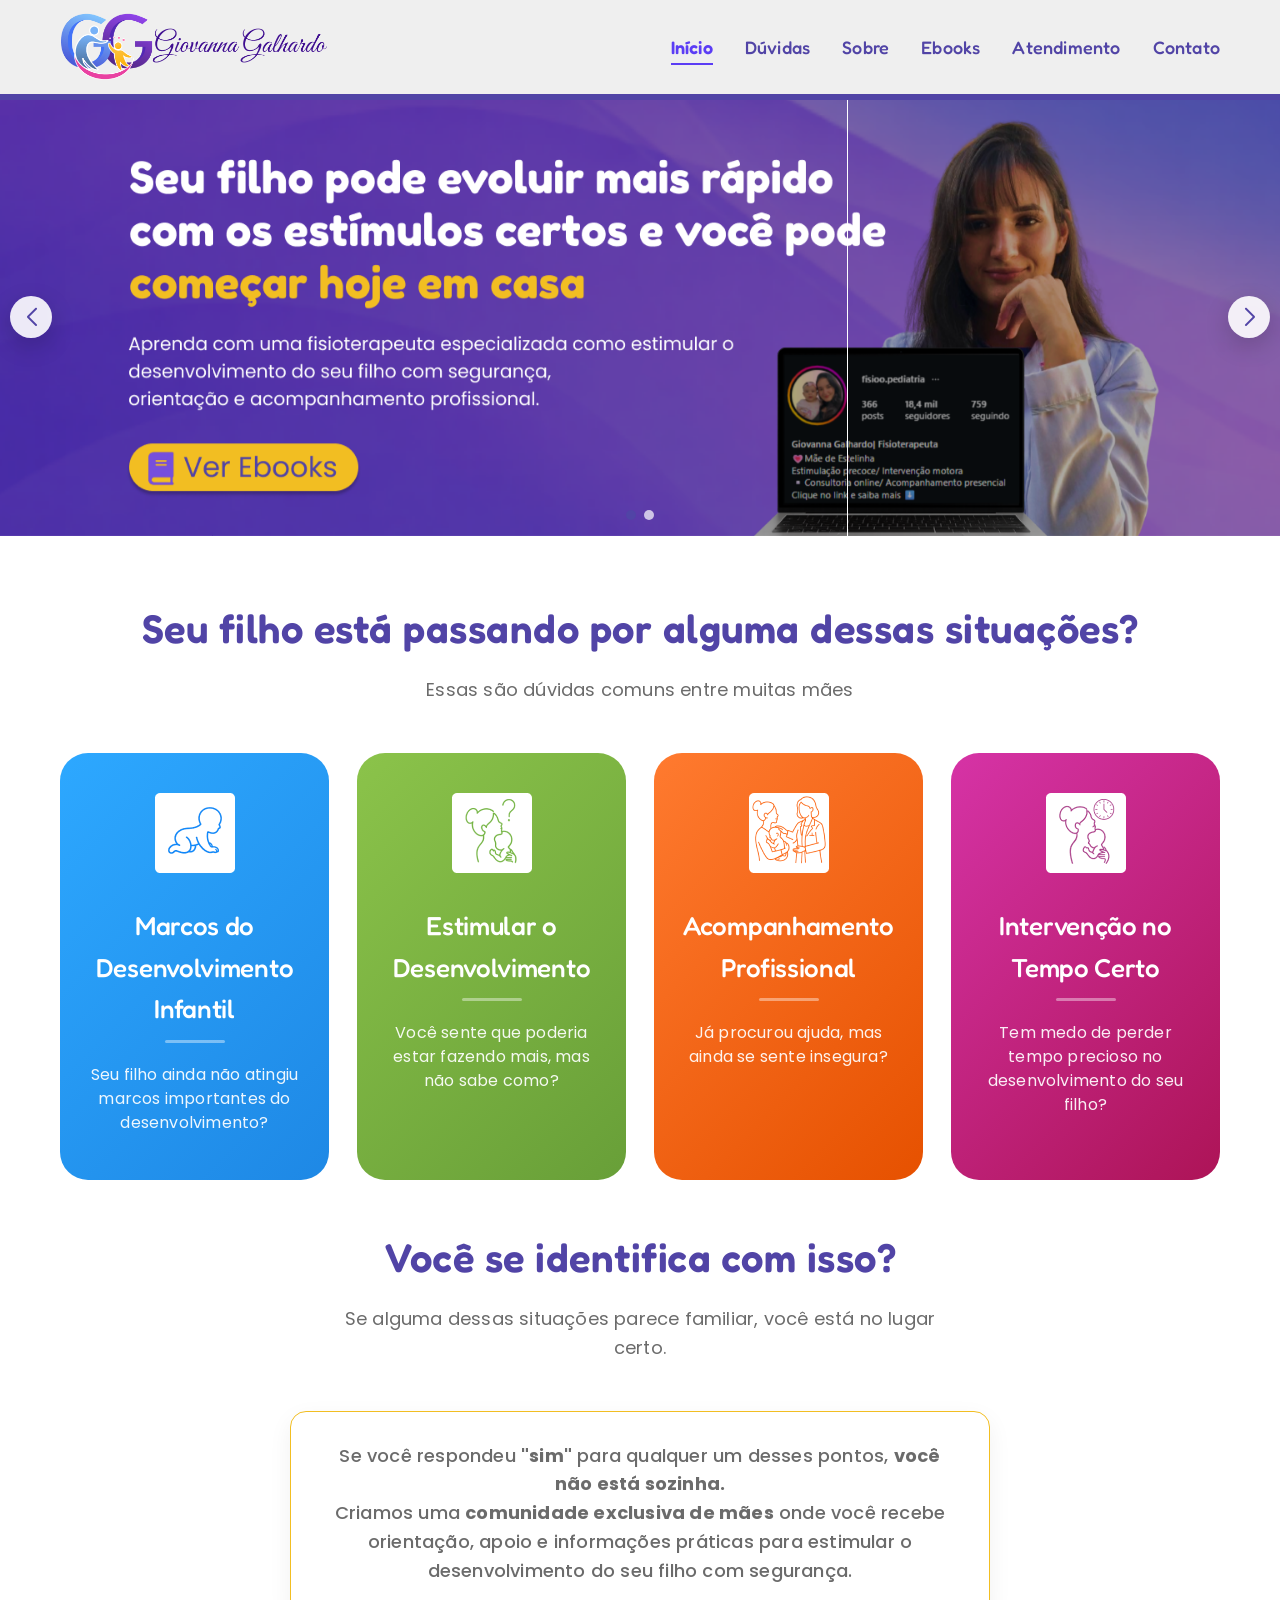
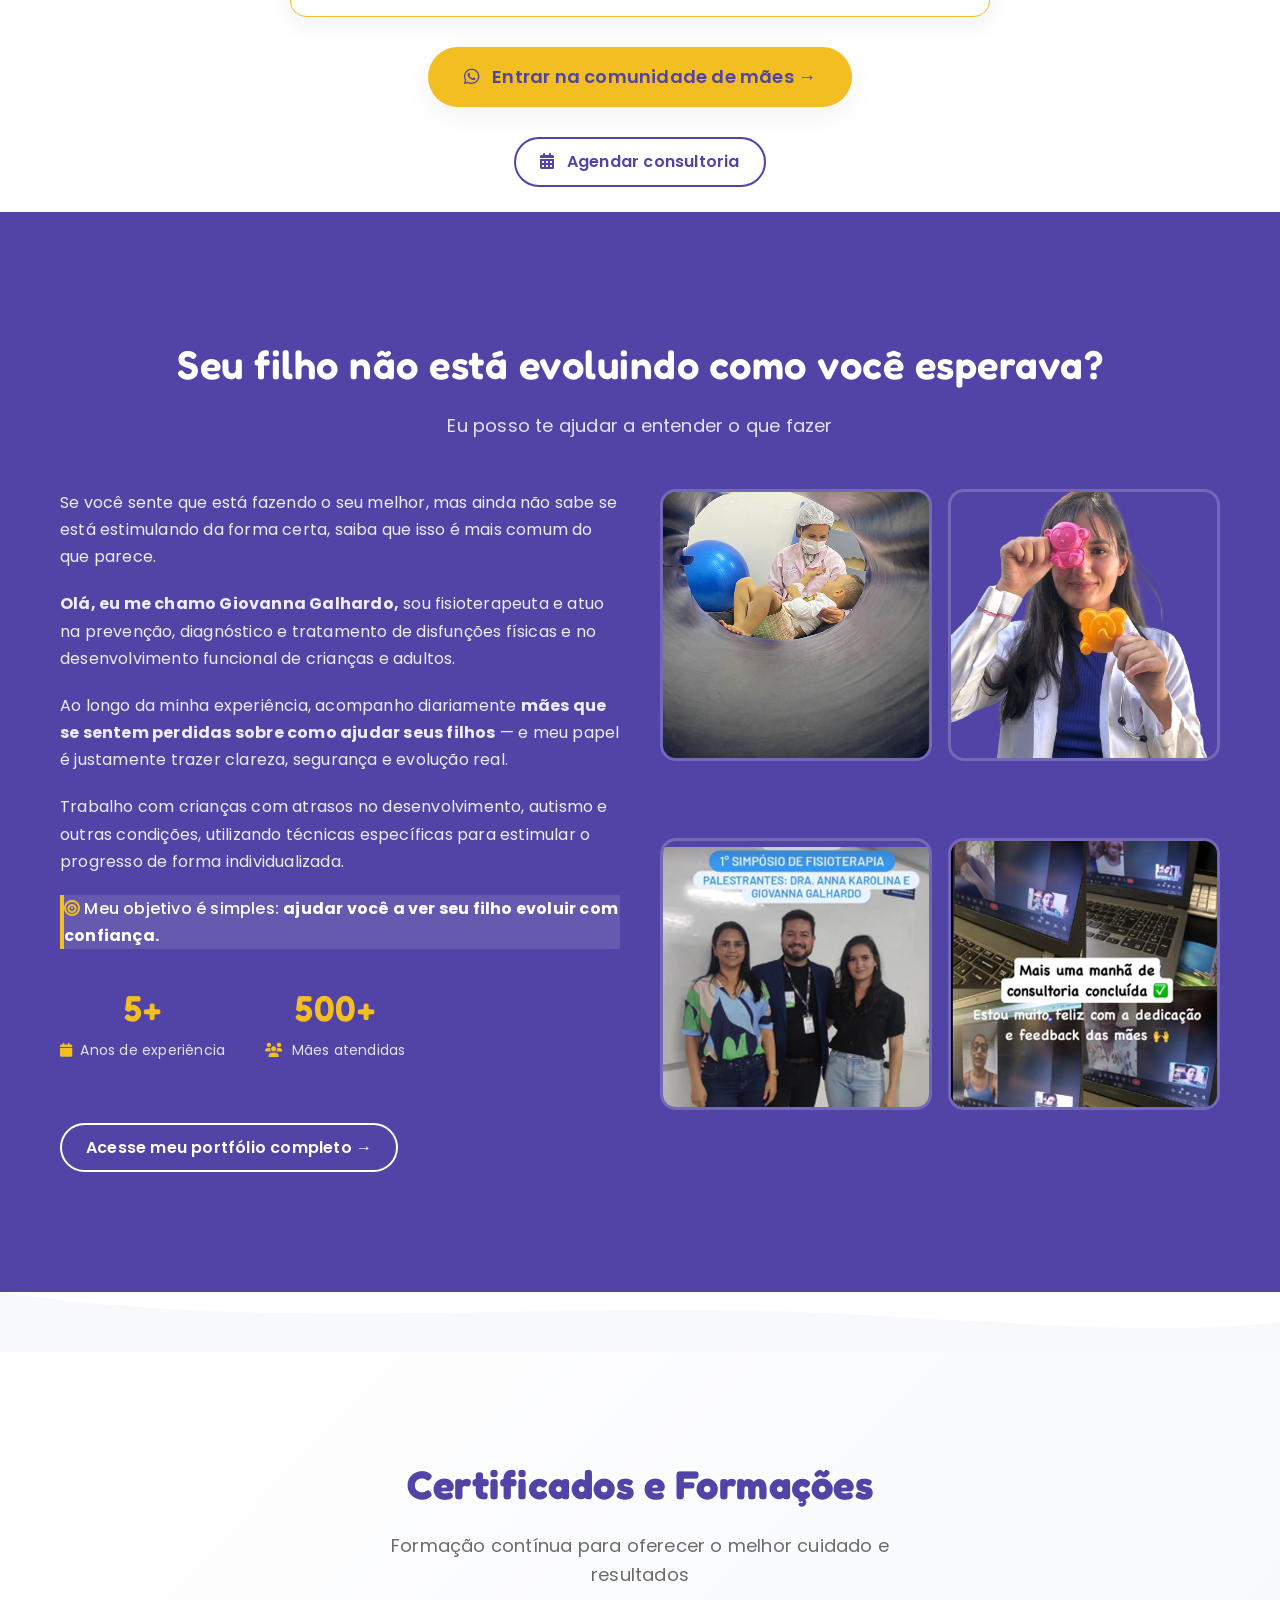
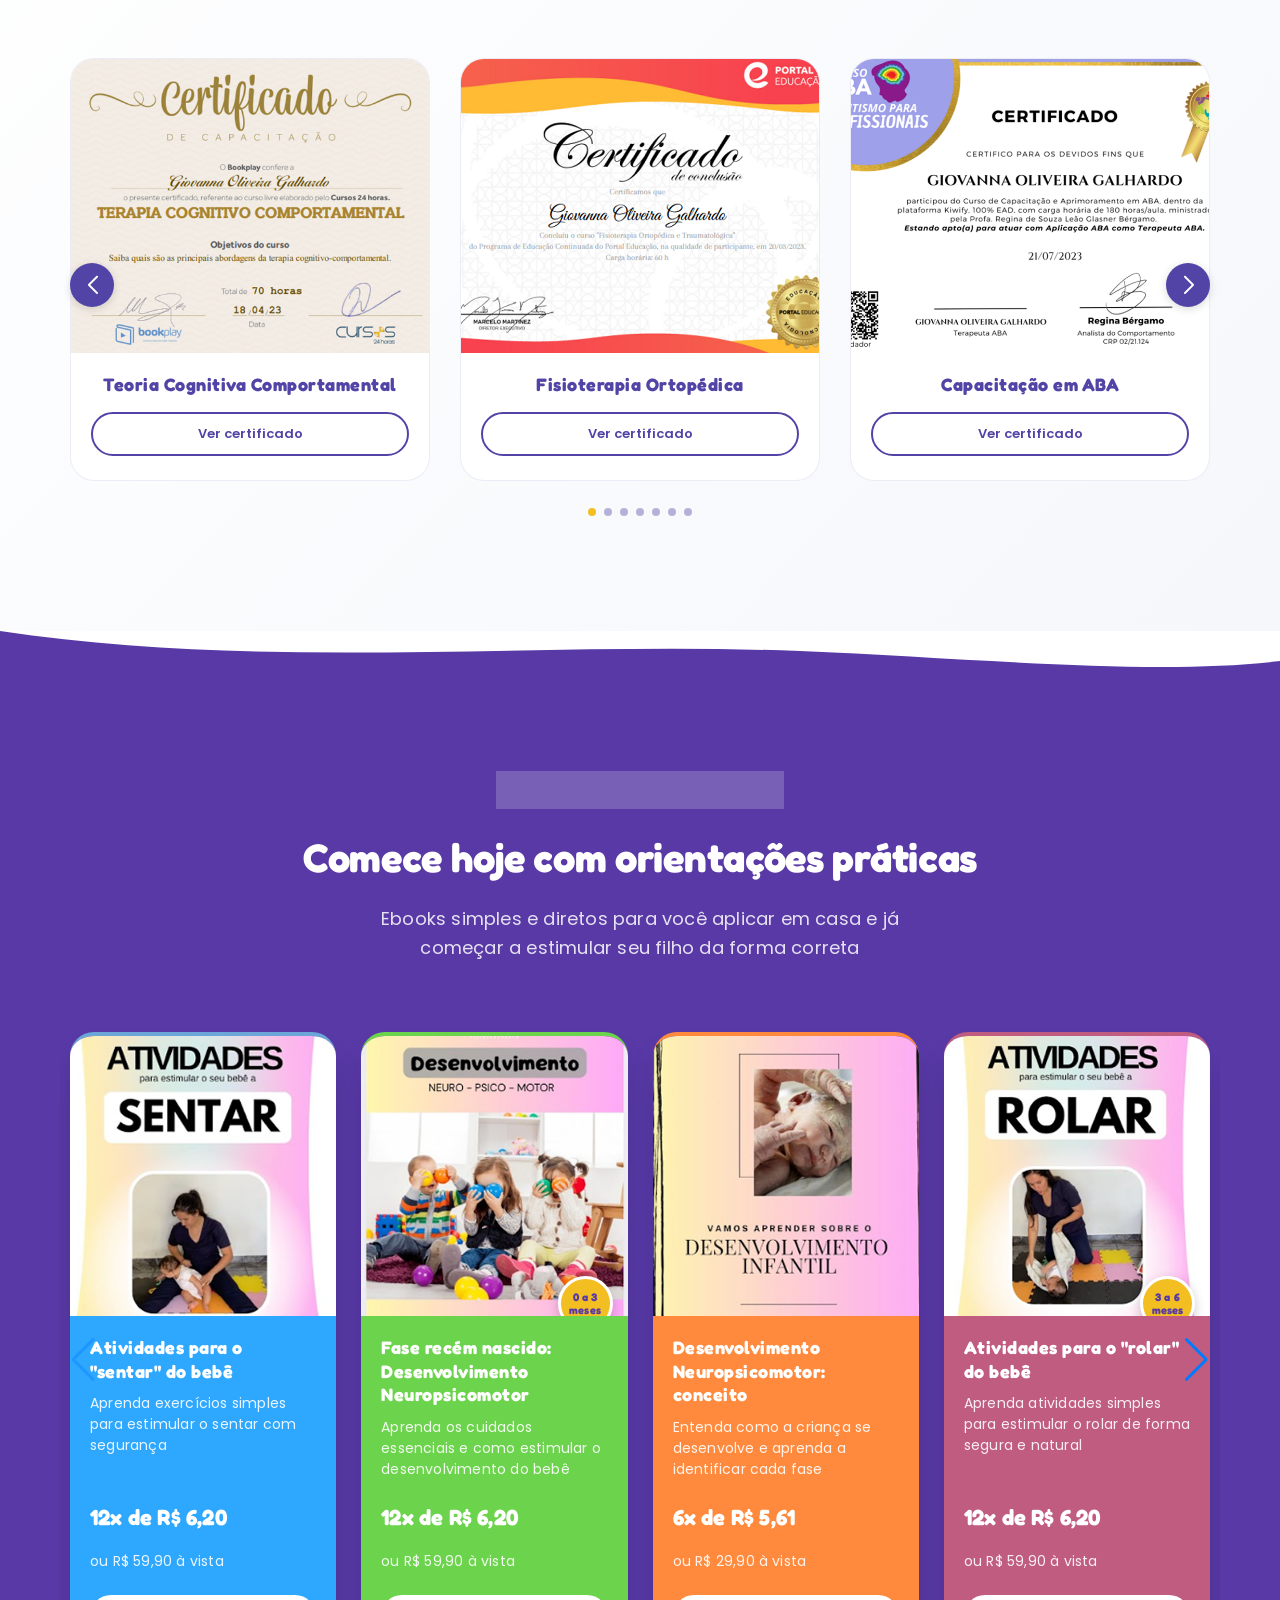
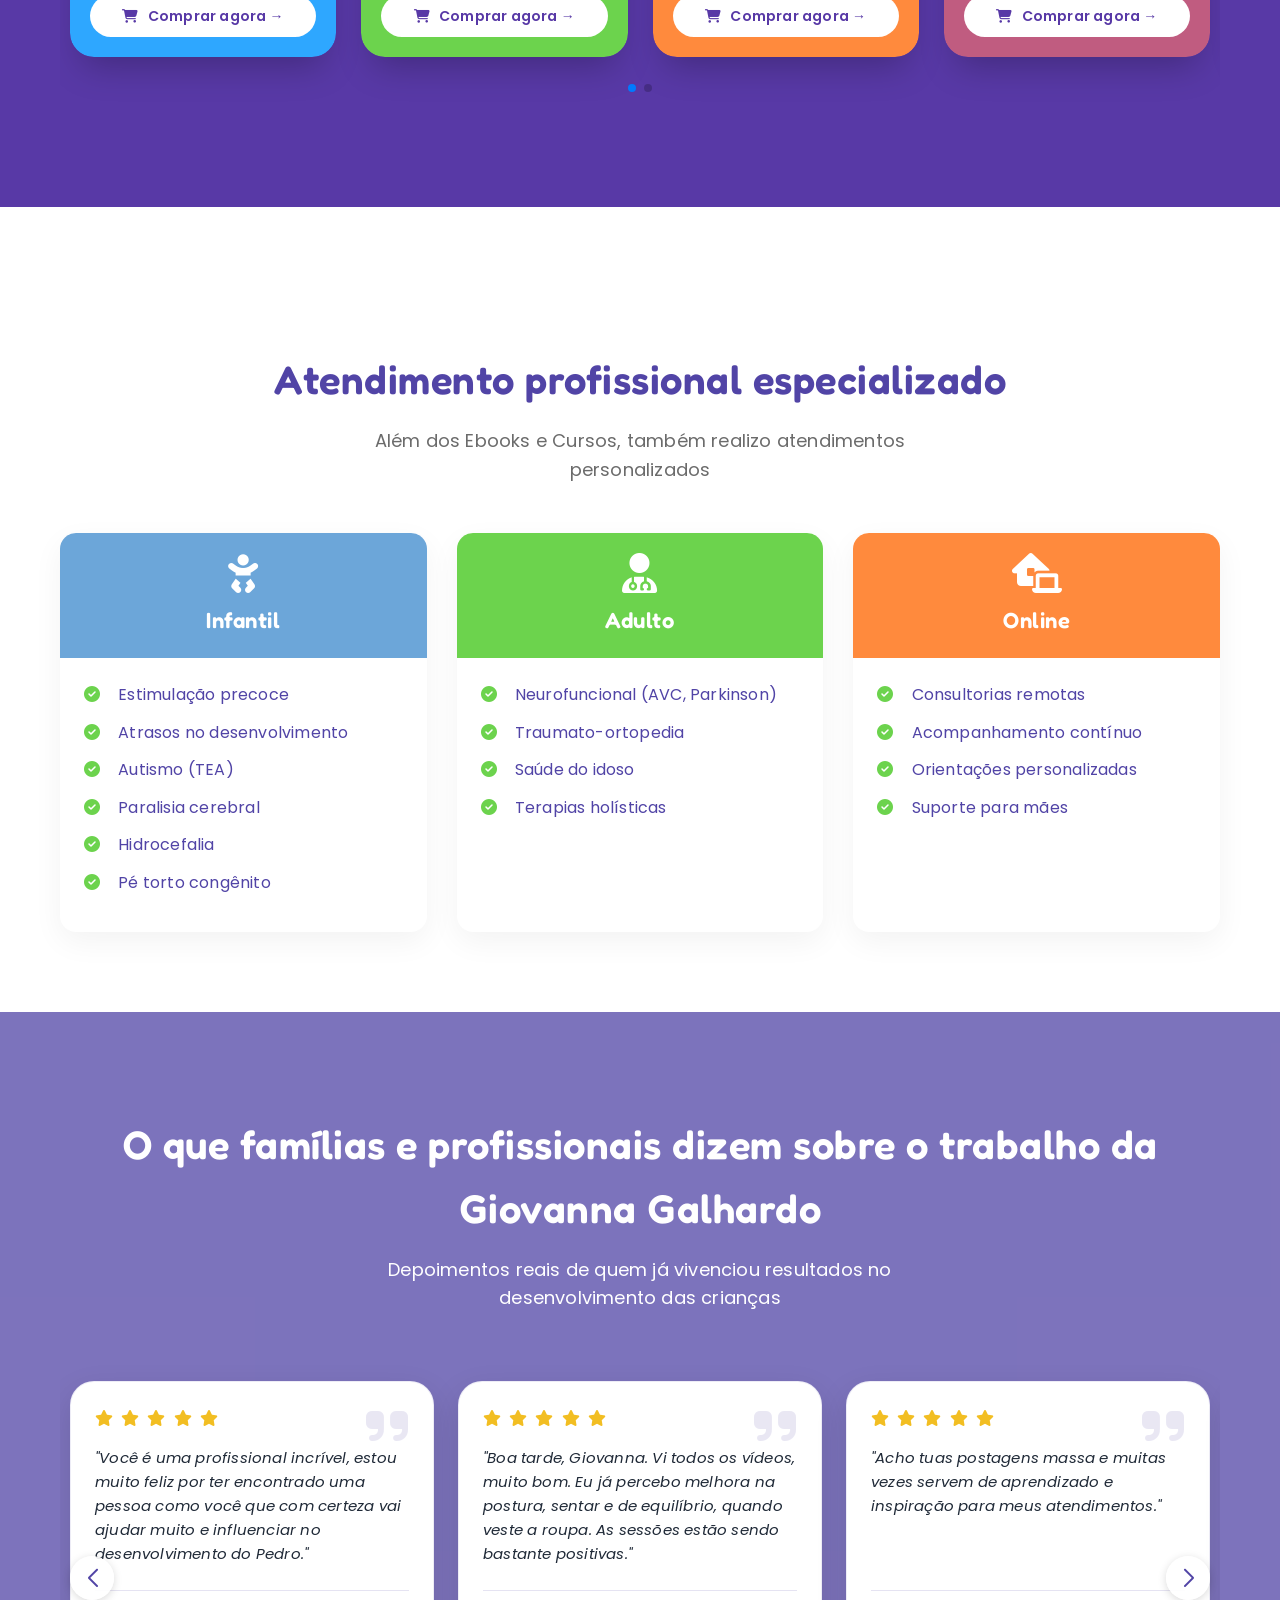
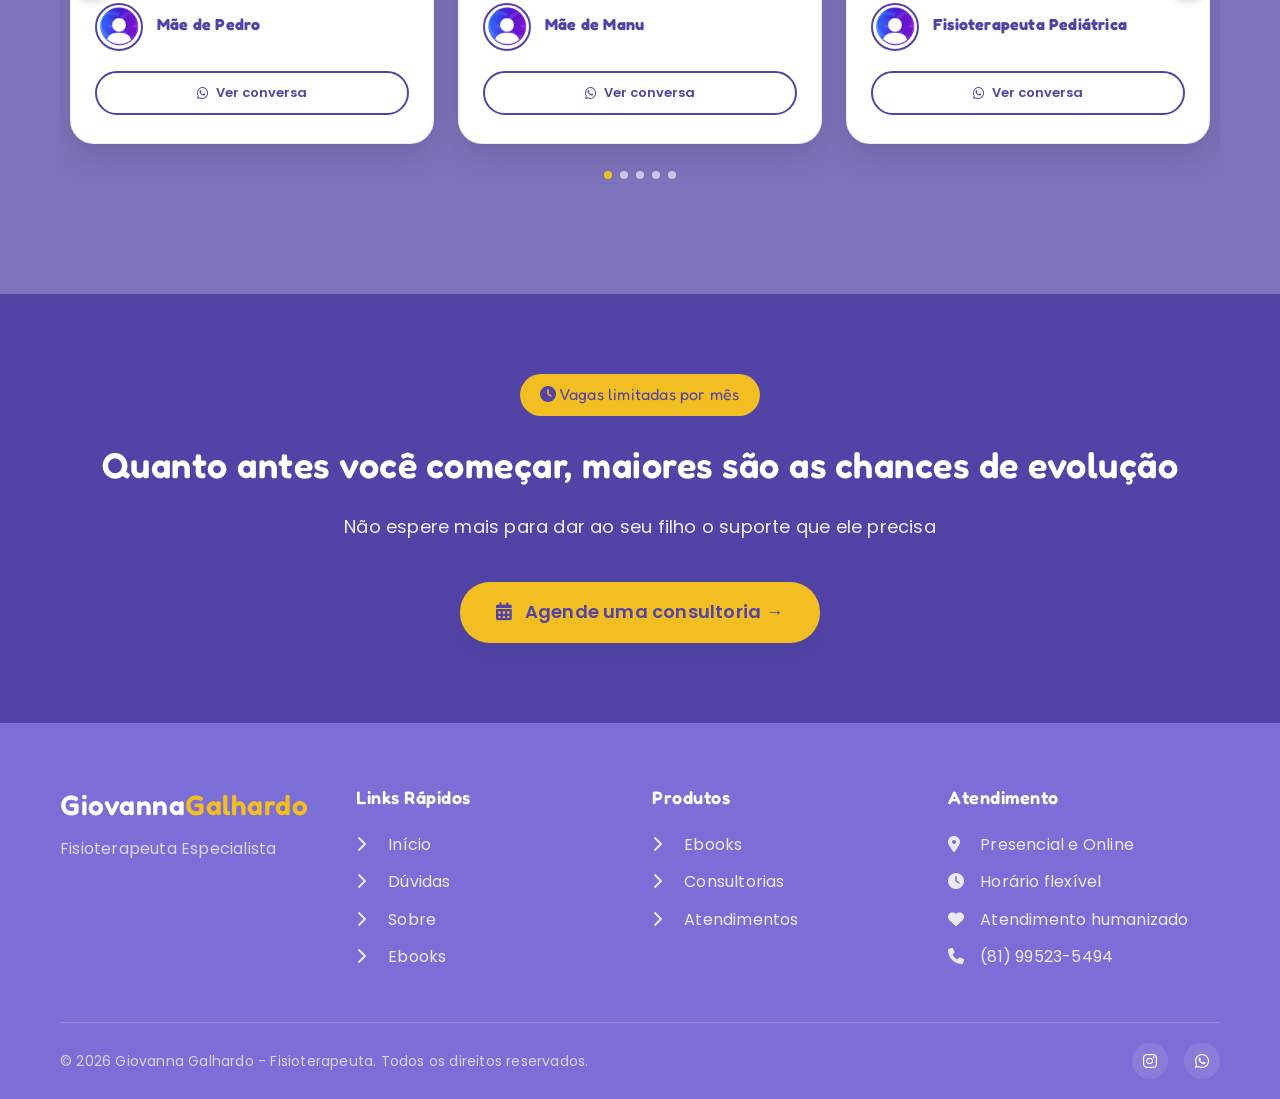
==== commit 8299b8c0: "links" ====
--- a/index.html
+++ b/index.html
@@ -181,7 +181,7 @@
 
                 <!-- CTA principal -->
                 <div class="cta-main">
-                    <a href="https://wa.me/5581995235494" class="btn-primary btn-large pulse-hover" target="_blank">
+                    <a href="https://chat.whatsapp.com/KlJWrFfvCPt9Iielj8MKzl?mode=gi_t" class="btn-primary btn-large pulse-hover" target="_blank">
                         <i class="fab fa-whatsapp"></i>
                         Entrar na comunidade de mães →
                     </a>
@@ -227,11 +227,11 @@
                             <span class="stat-label"><i class="fas fa-calendar"></i> Anos de experiência</span>
                         </div>
                         <div class="stat">
-                            <span class="stat-number">200+</span>
+                            <span class="stat-number">500+</span>
                             <span class="stat-label"><i class="fas fa-users"></i> Mães atendidas</span>
                         </div>
                         <div class="about-portfolio-btn" style="margin-top: 20px; width: 100%;">
-                            <a href="docs/portifolio_giovanna.pdf" target="_blank" class="btn-outline">
+                            <a href="https://drive.google.com/file/d/1JEnuv4NGJy_WUq60wlbu_BOhENon5v5Q/view?usp=drivesdk" target="_blank" class="btn-outline">
                                 Acesse meu portfólio completo →
                             </a>
                         </div>
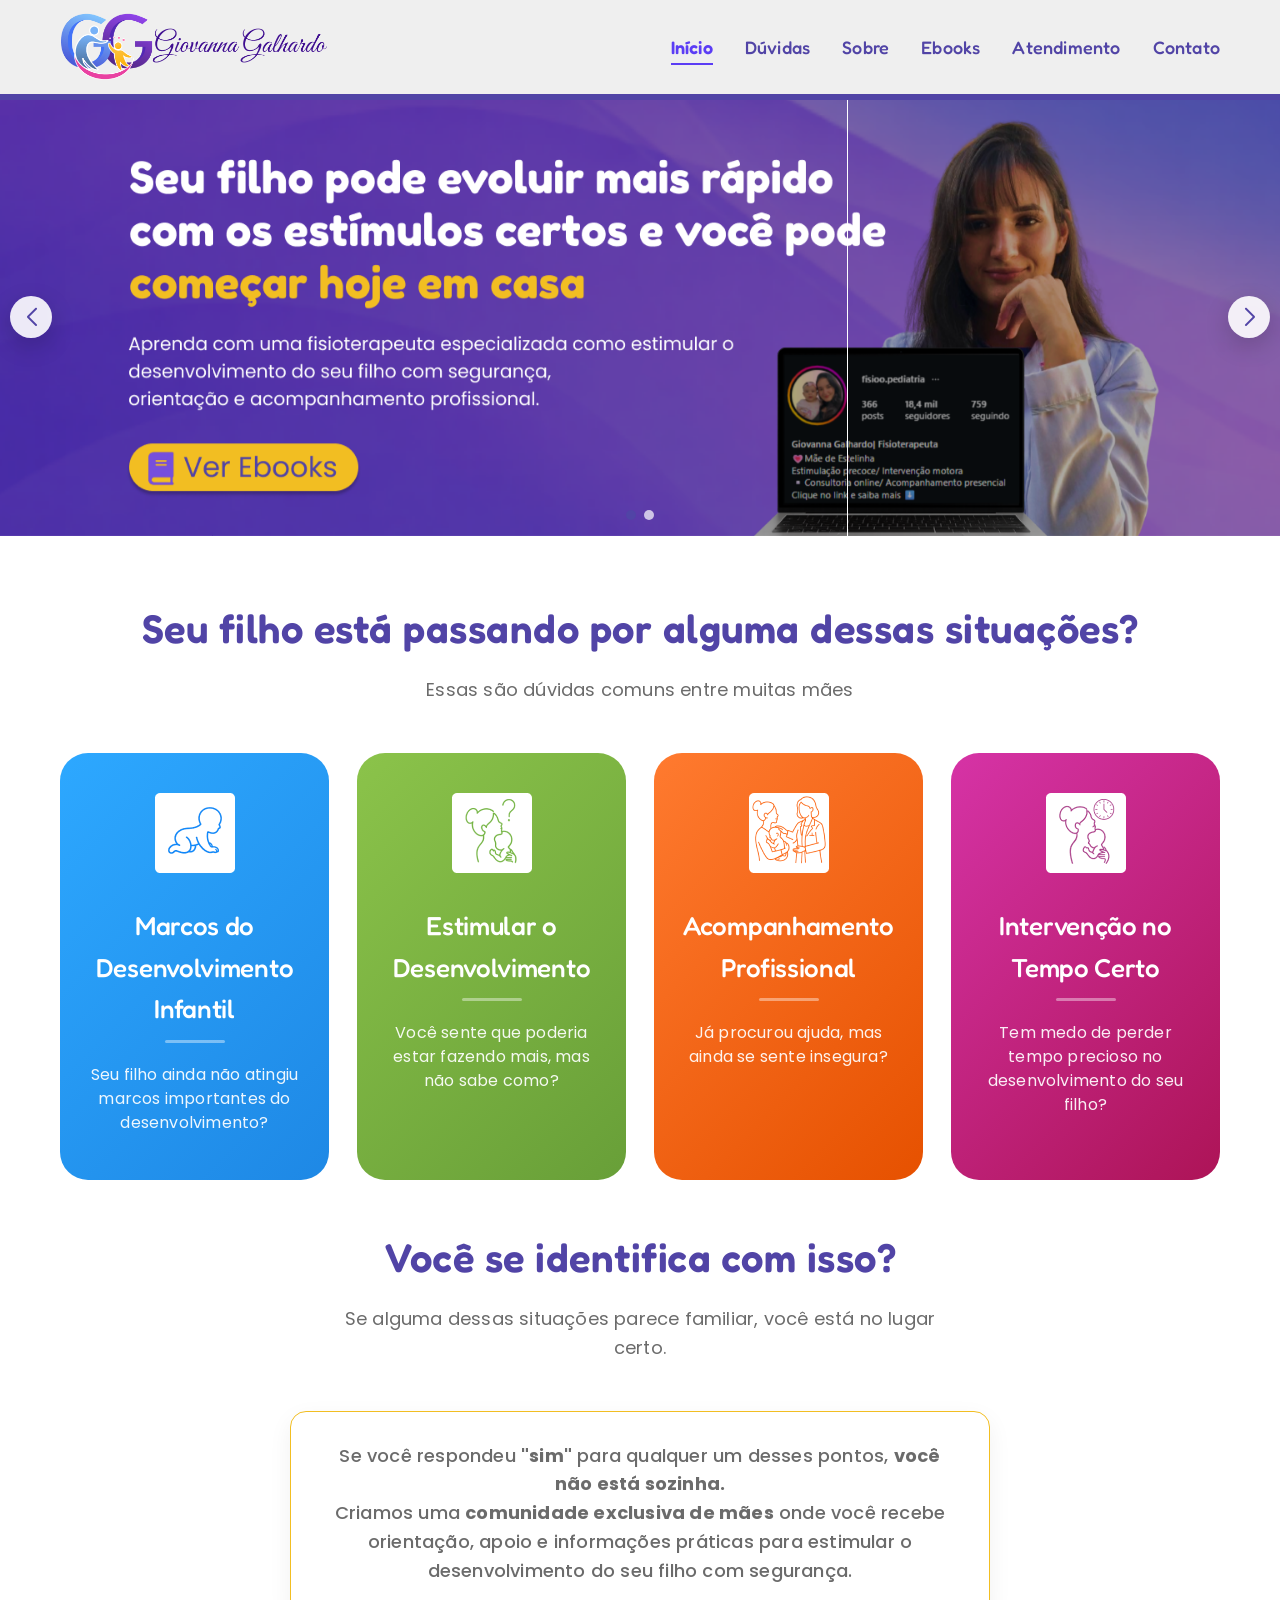
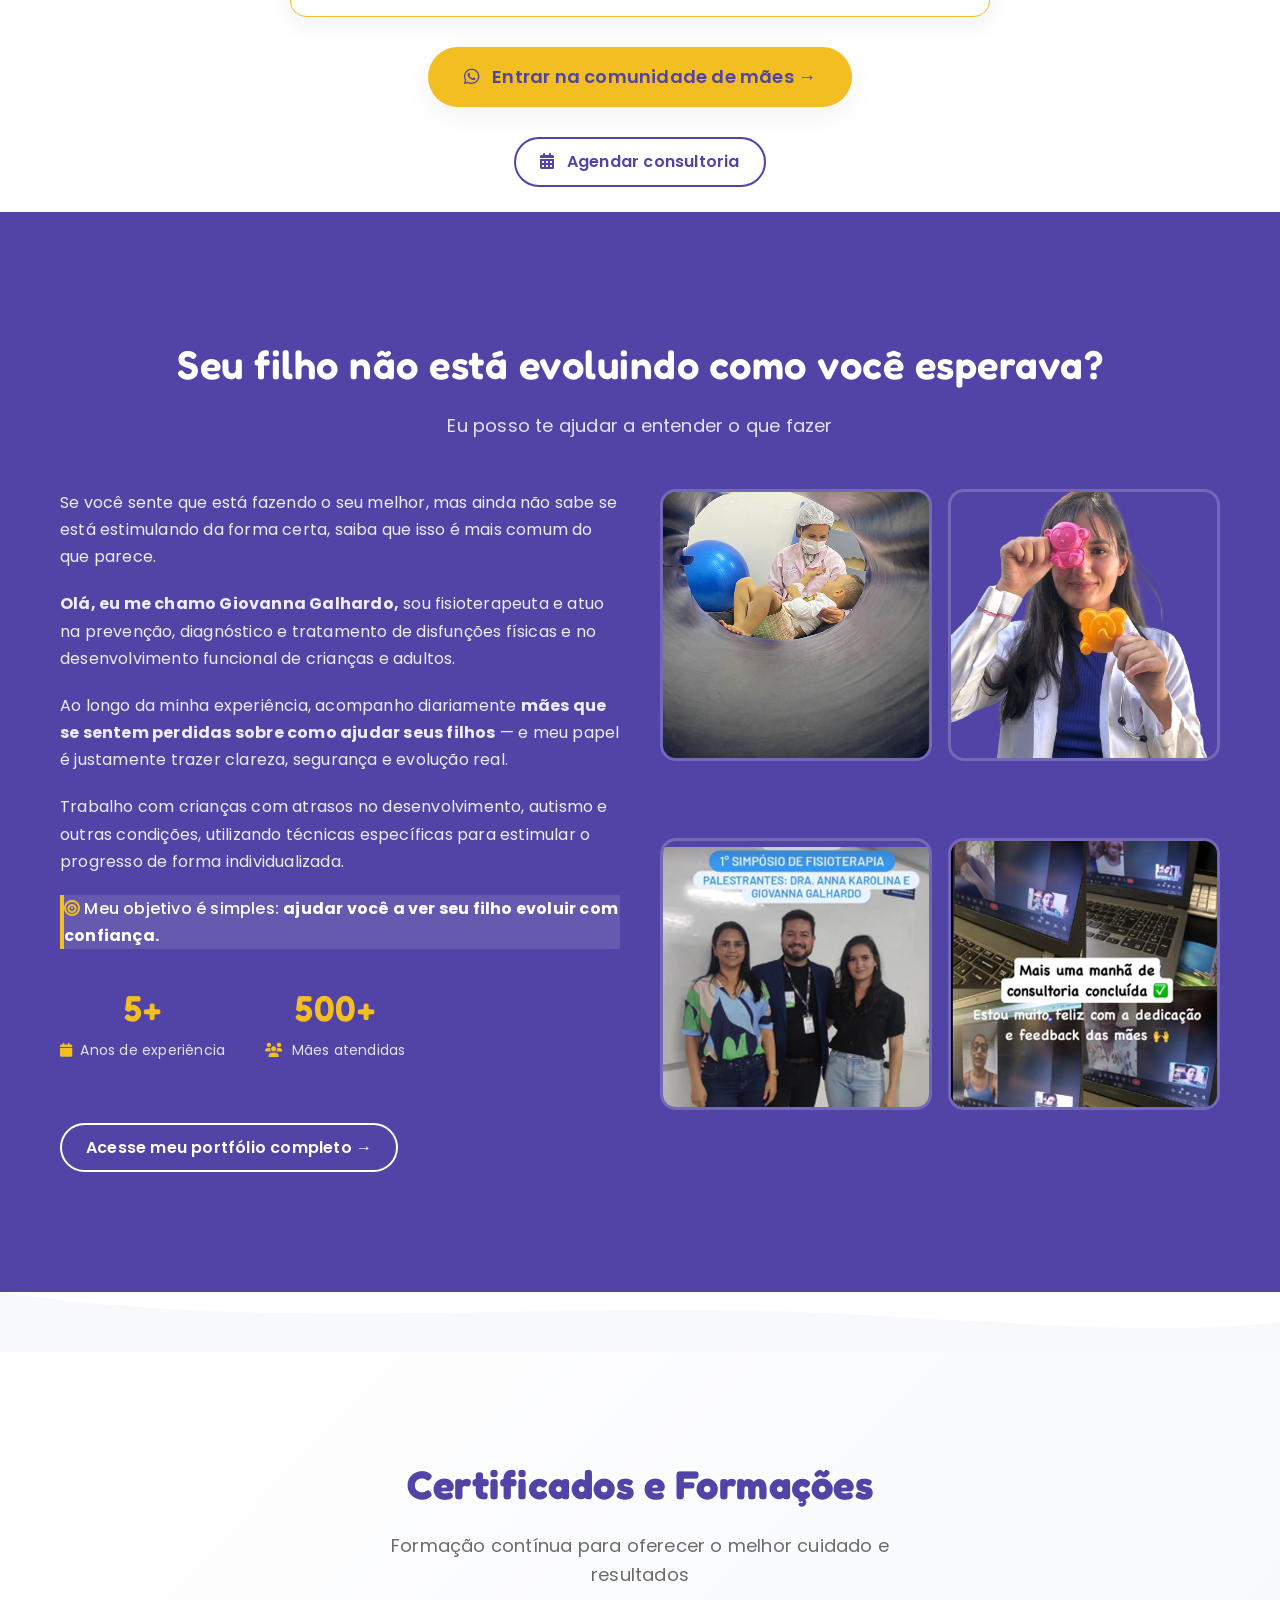
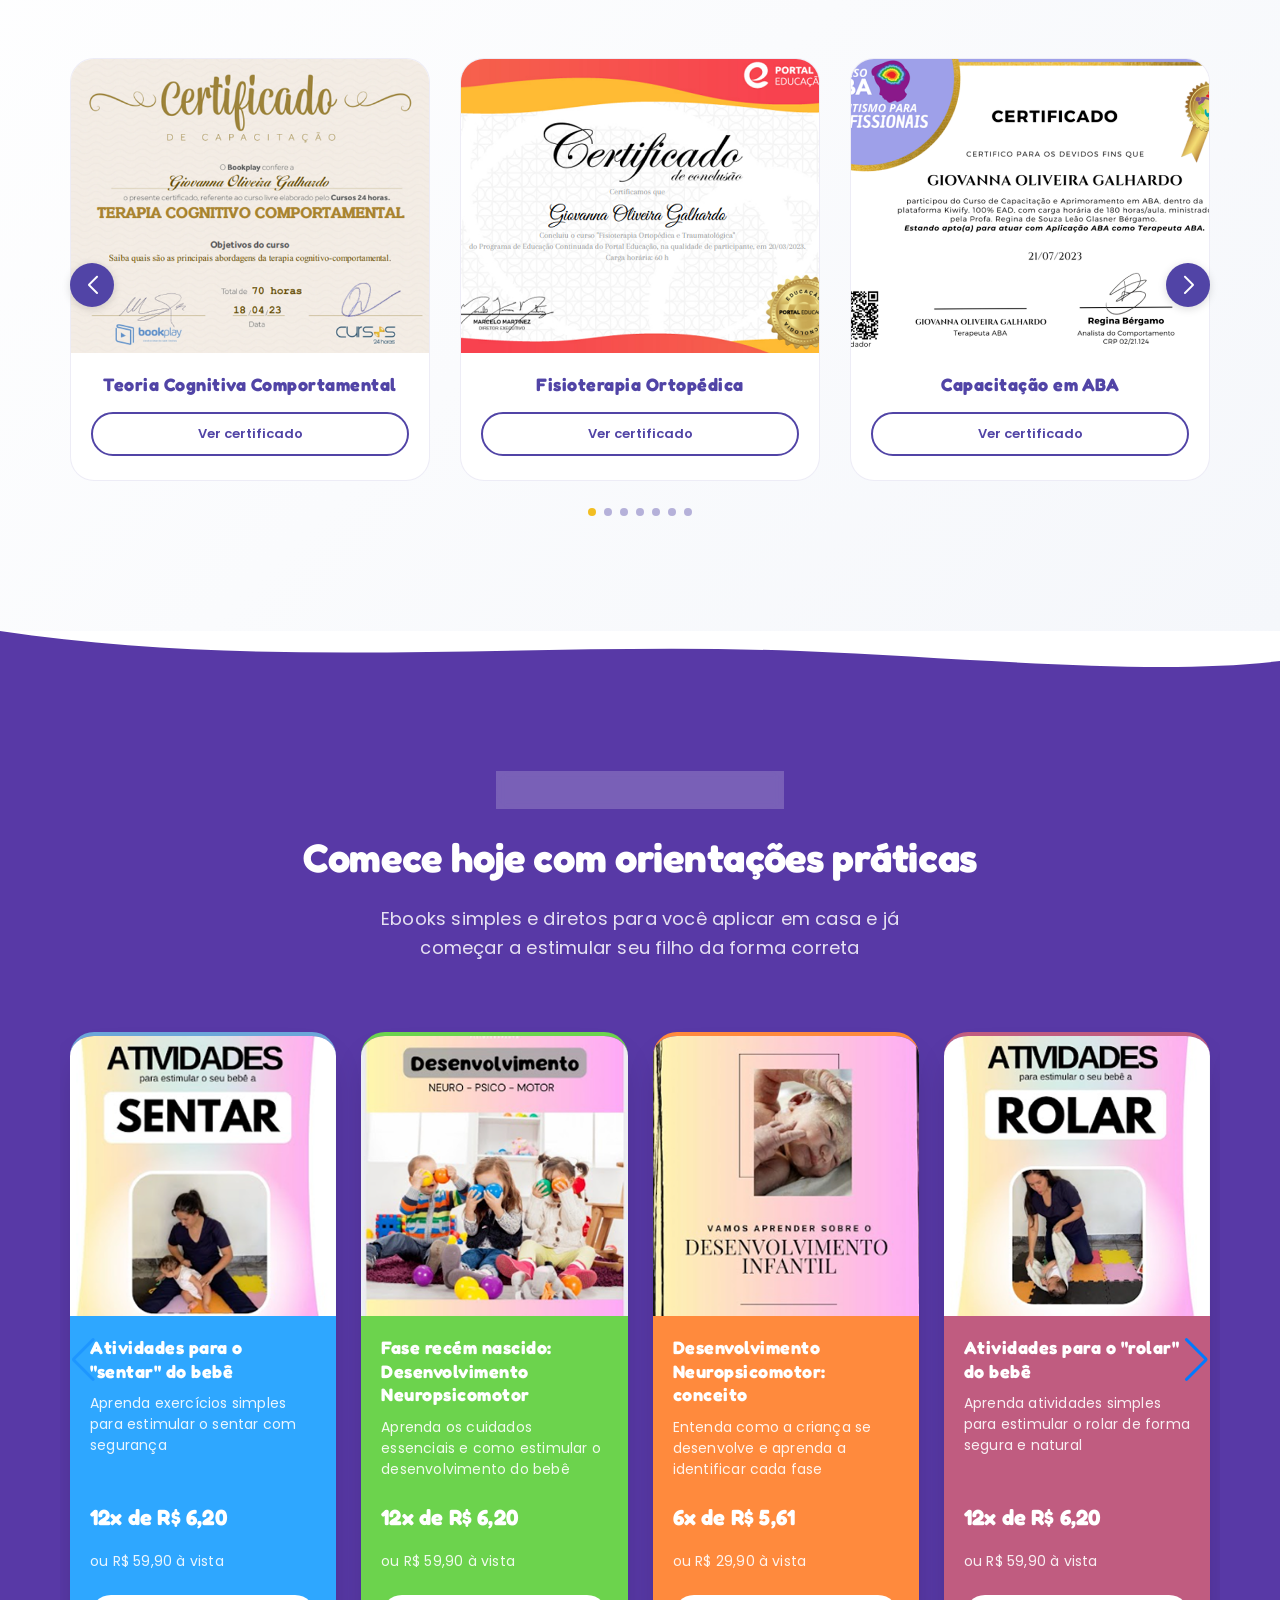
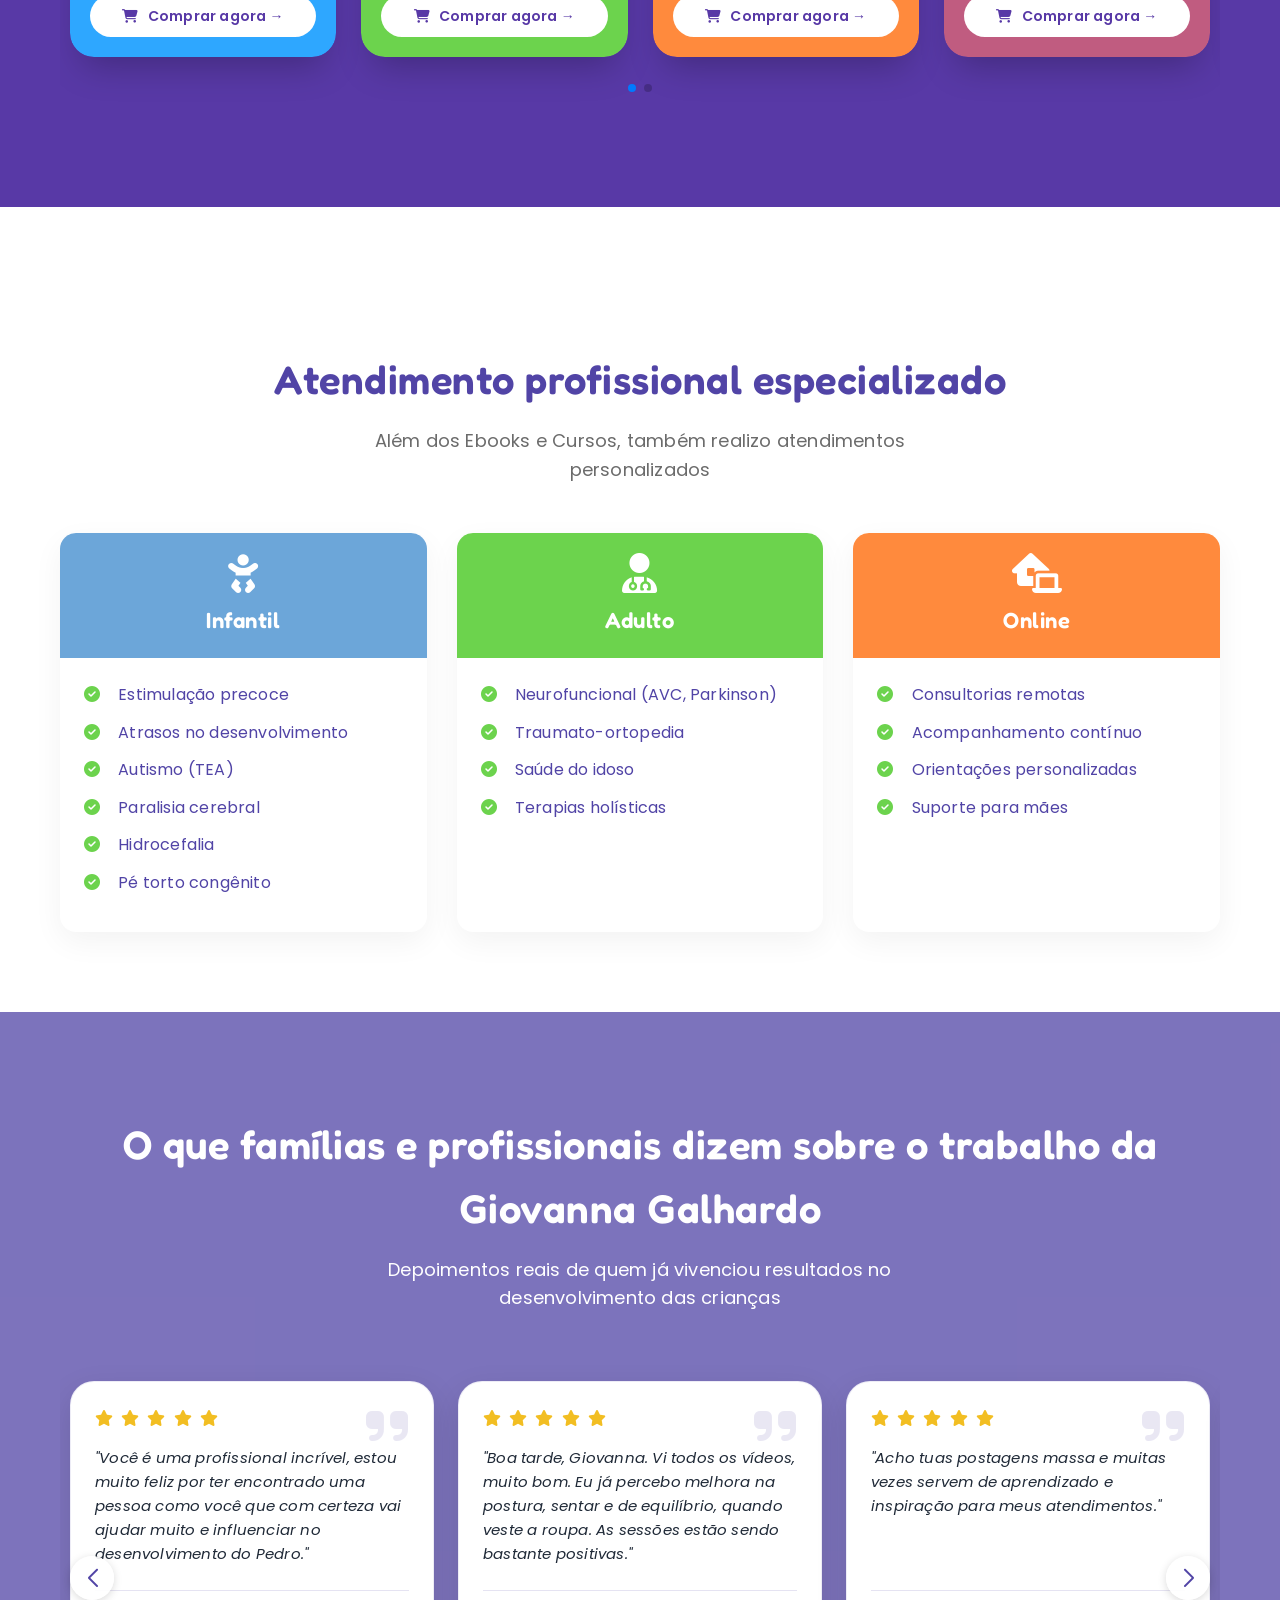
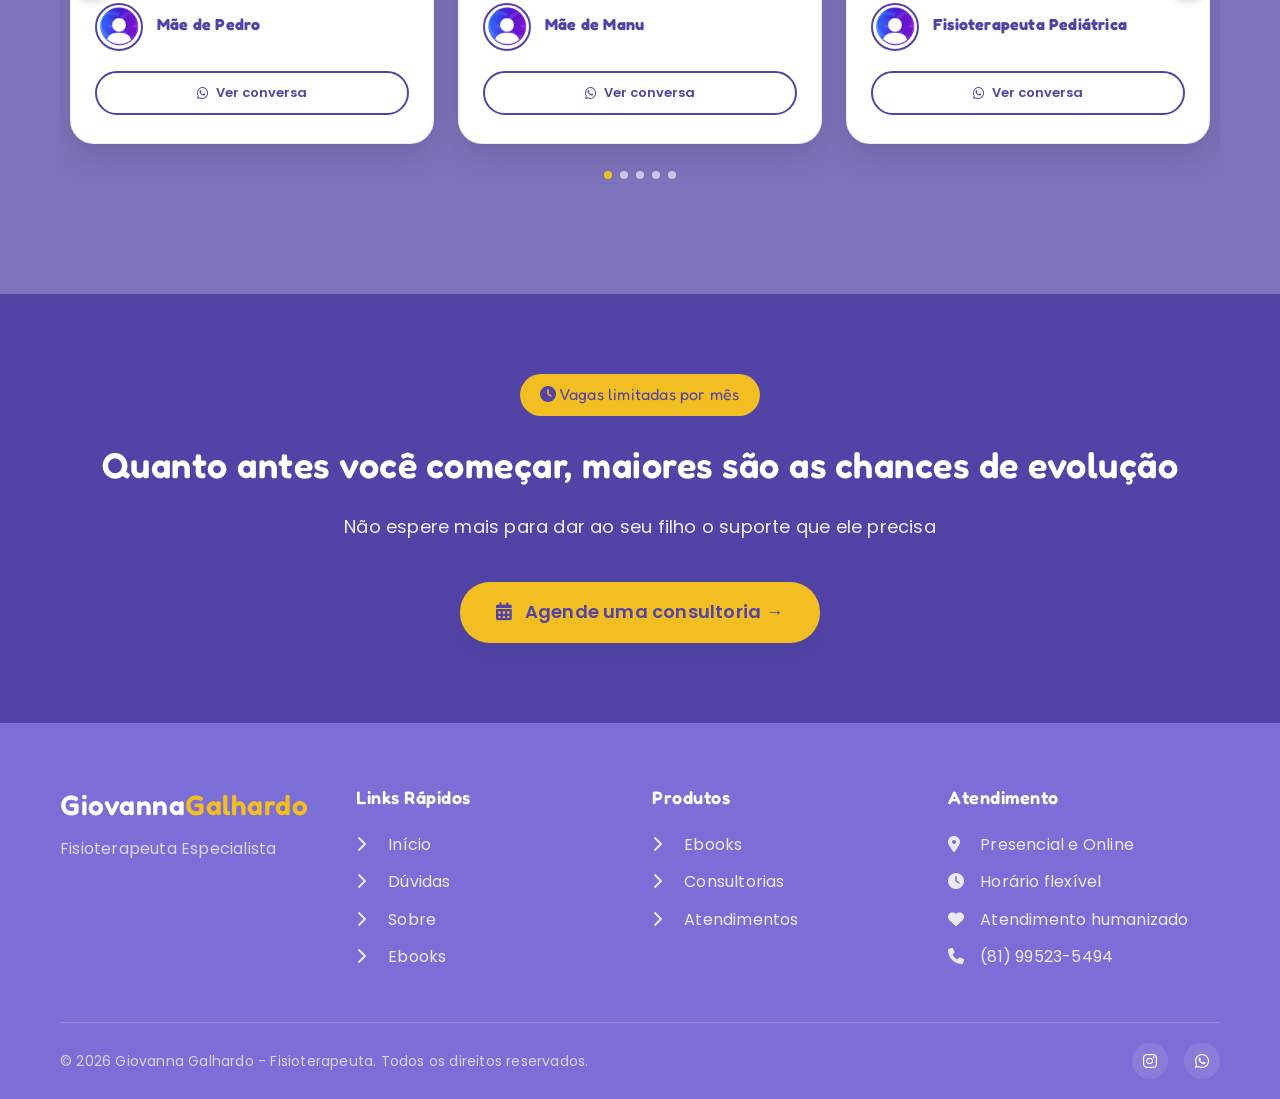
==== commit 6d77eb8f: "links" ====
--- a/index.html
+++ b/index.html
@@ -231,7 +231,8 @@
                             <span class="stat-label"><i class="fas fa-users"></i> Mães atendidas</span>
                         </div>
                         <div class="about-portfolio-btn" style="margin-top: 20px; width: 100%;">
-                            <a href="https://drive.google.com/file/d/1JEnuv4NGJy_WUq60wlbu_BOhENon5v5Q/view?usp=drivesdk" target="_blank" class="btn-outline">
+                            <a href="https://drive.google.com/file/d/1BhxAIptaQvX9FV1pyLjj2nXlpnd-EO7i/view?usp=drivesdk
+" target="_blank" class="btn-outline">
                                 Acesse meu portfólio completo →
                             </a>
                         </div>
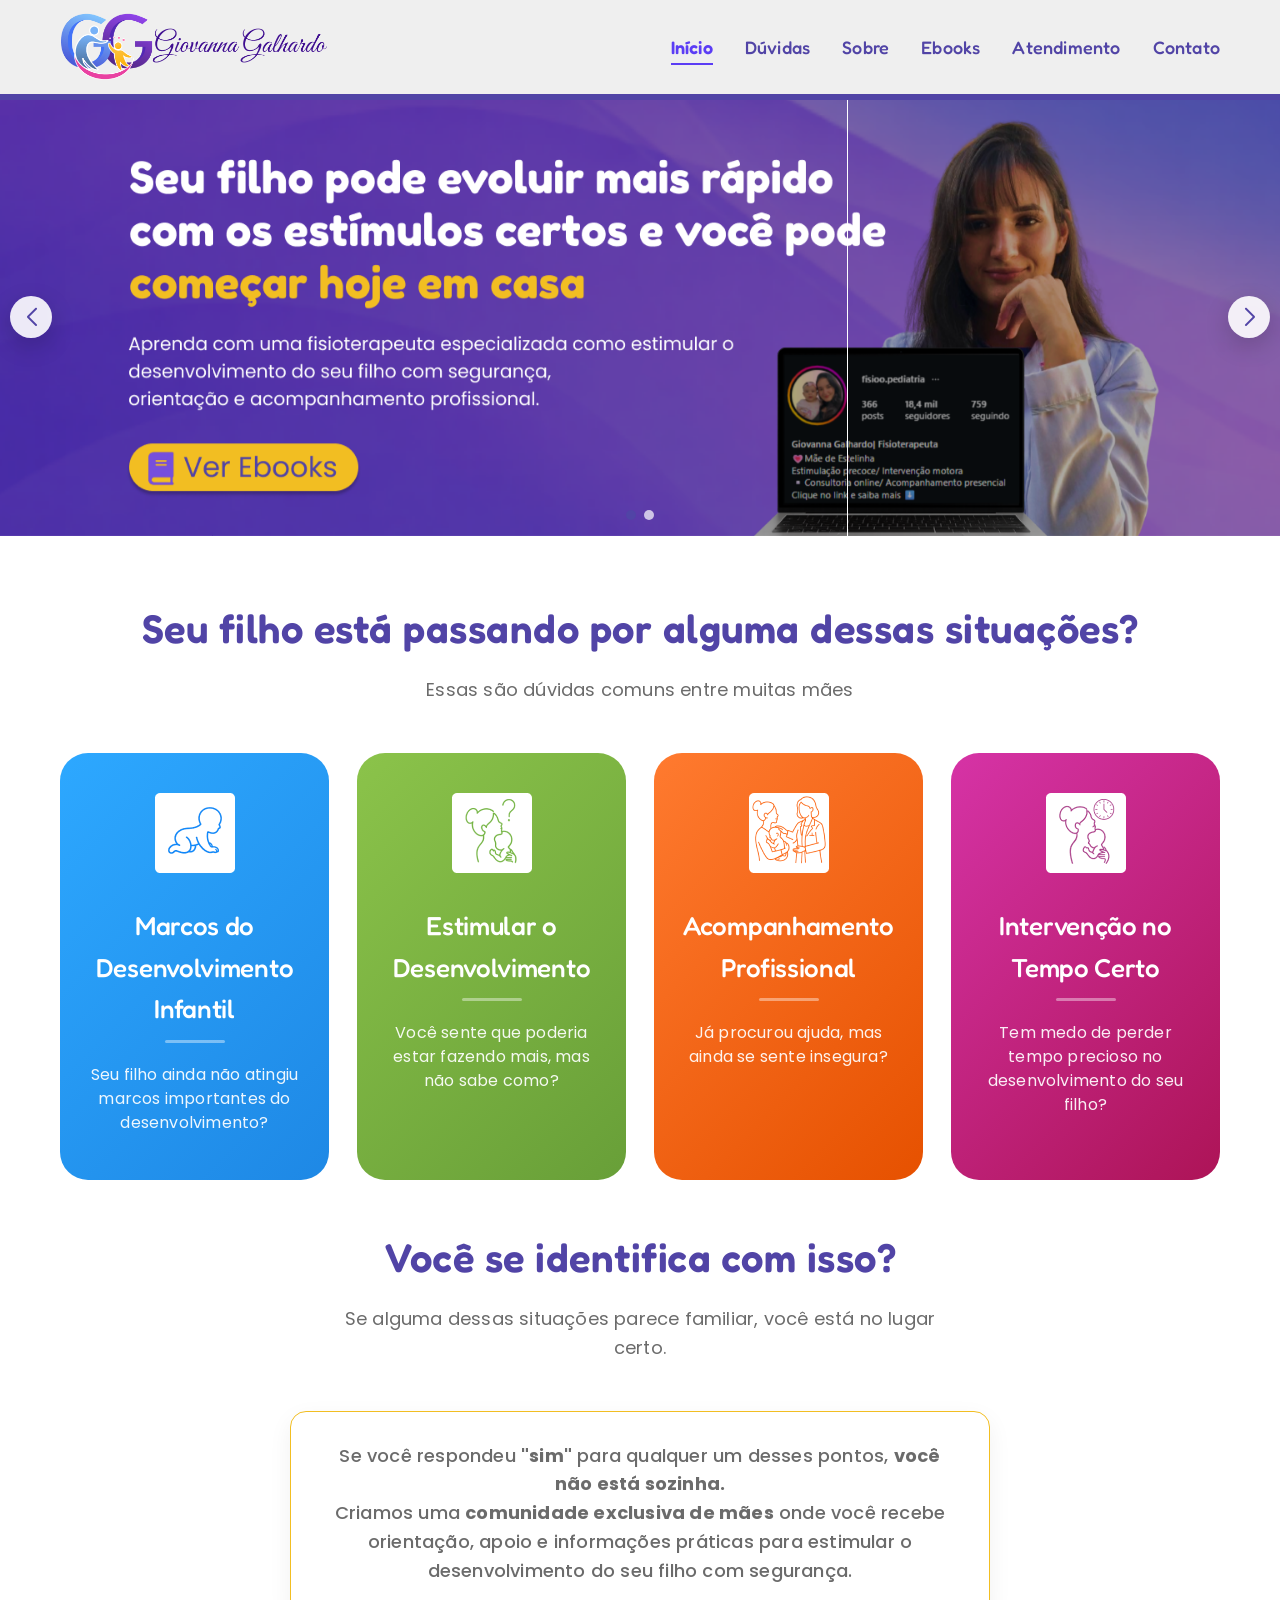
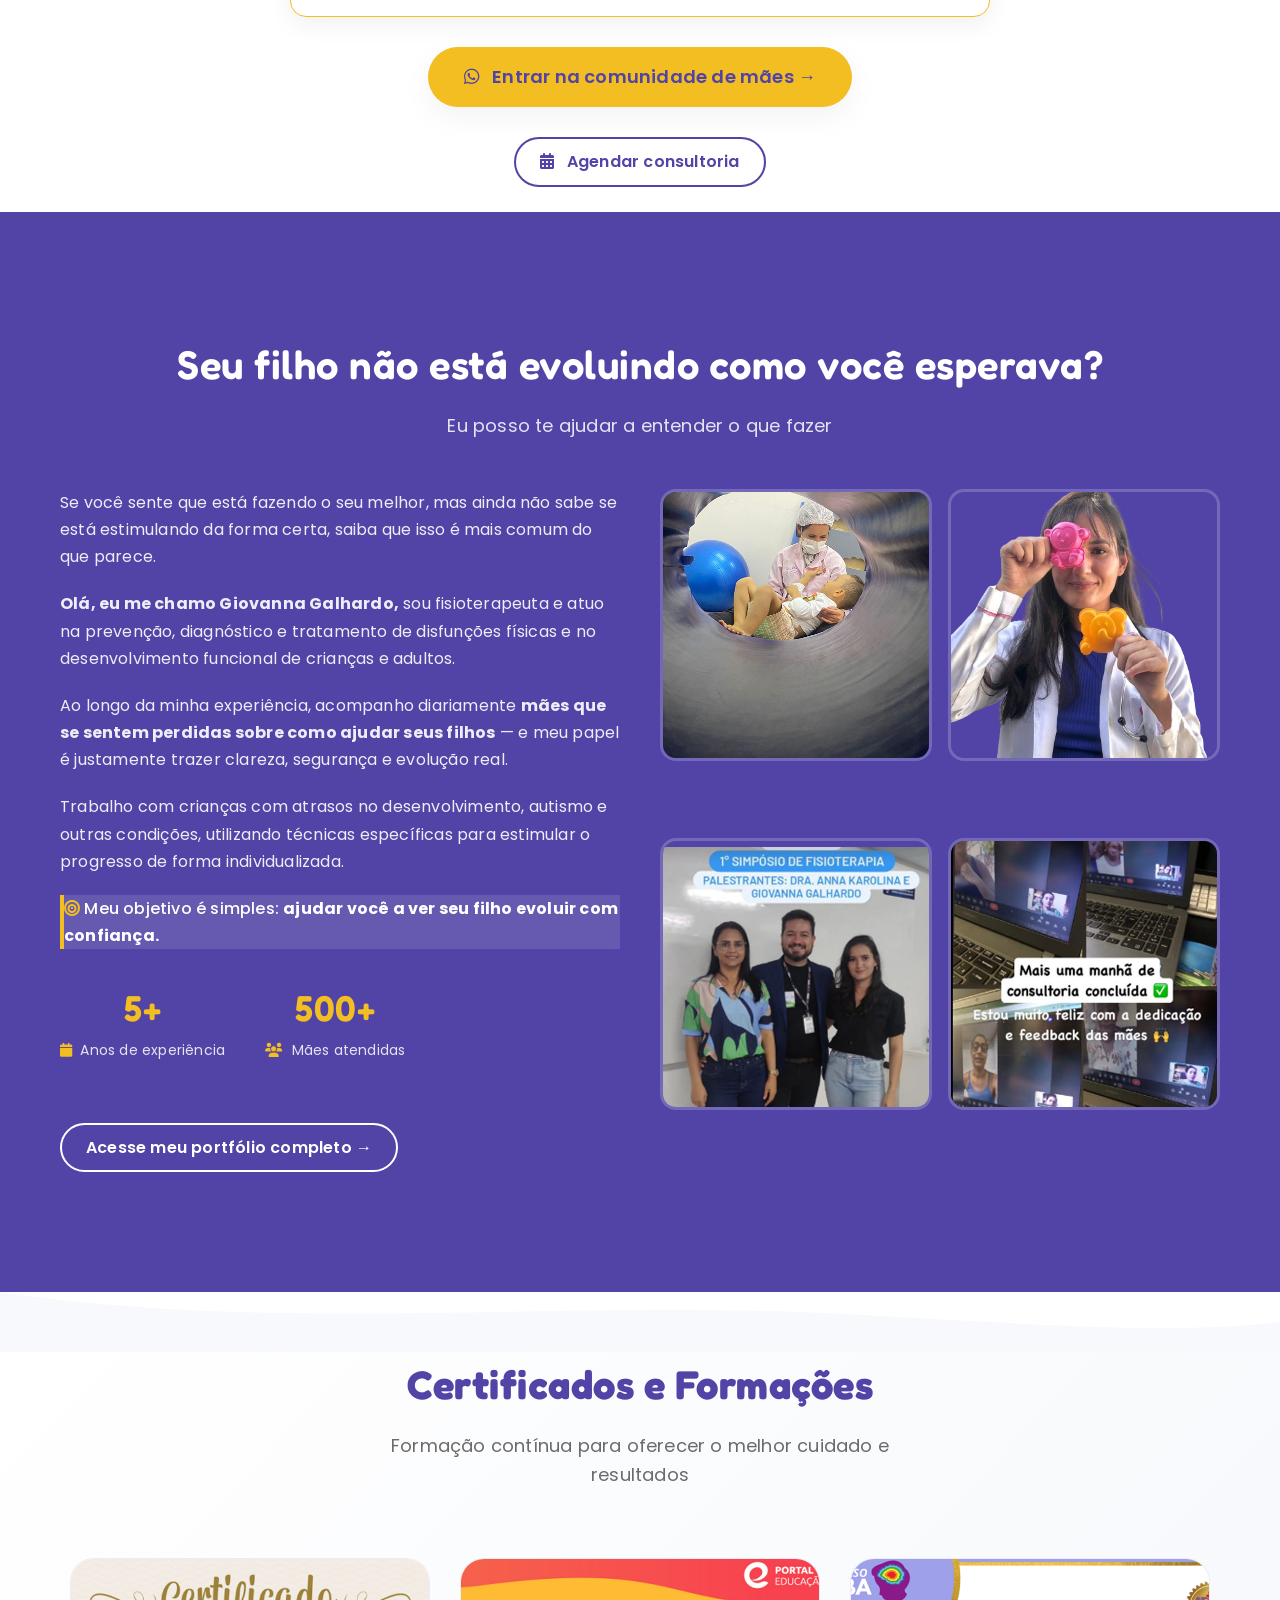
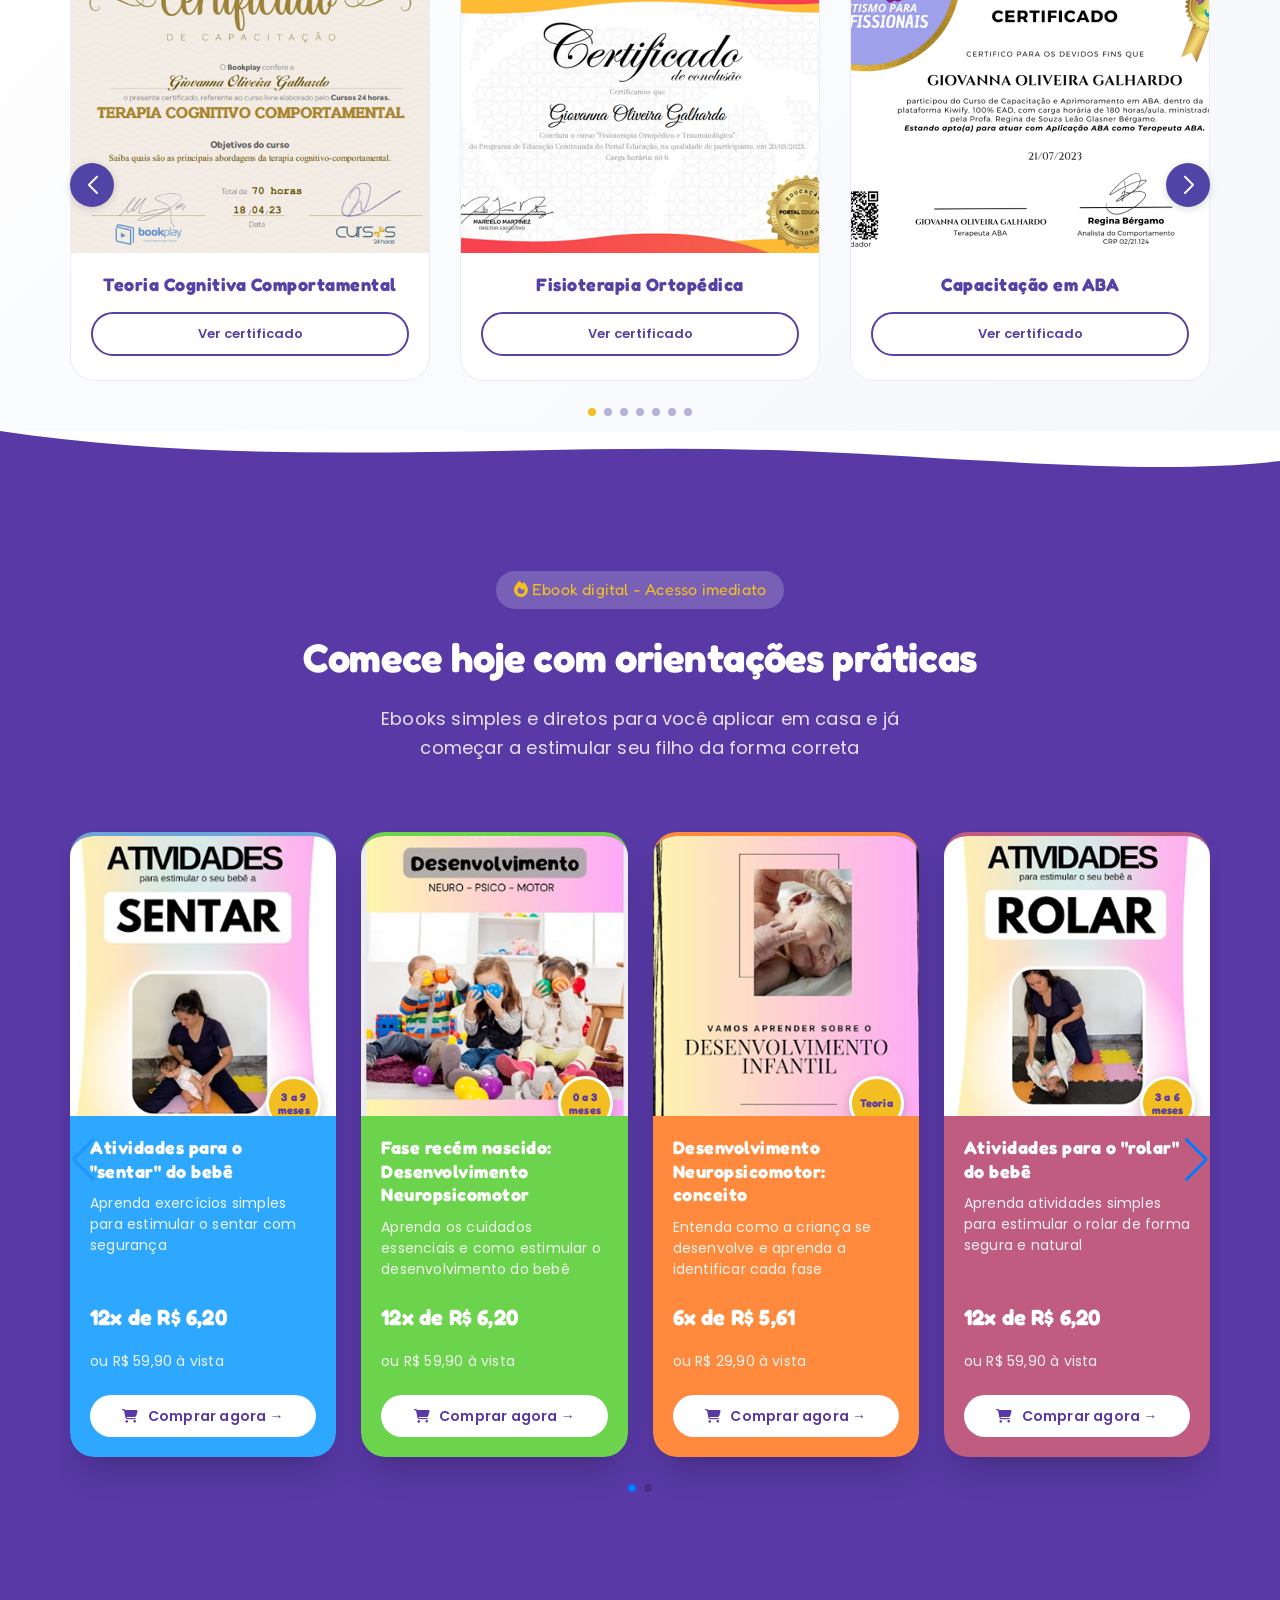
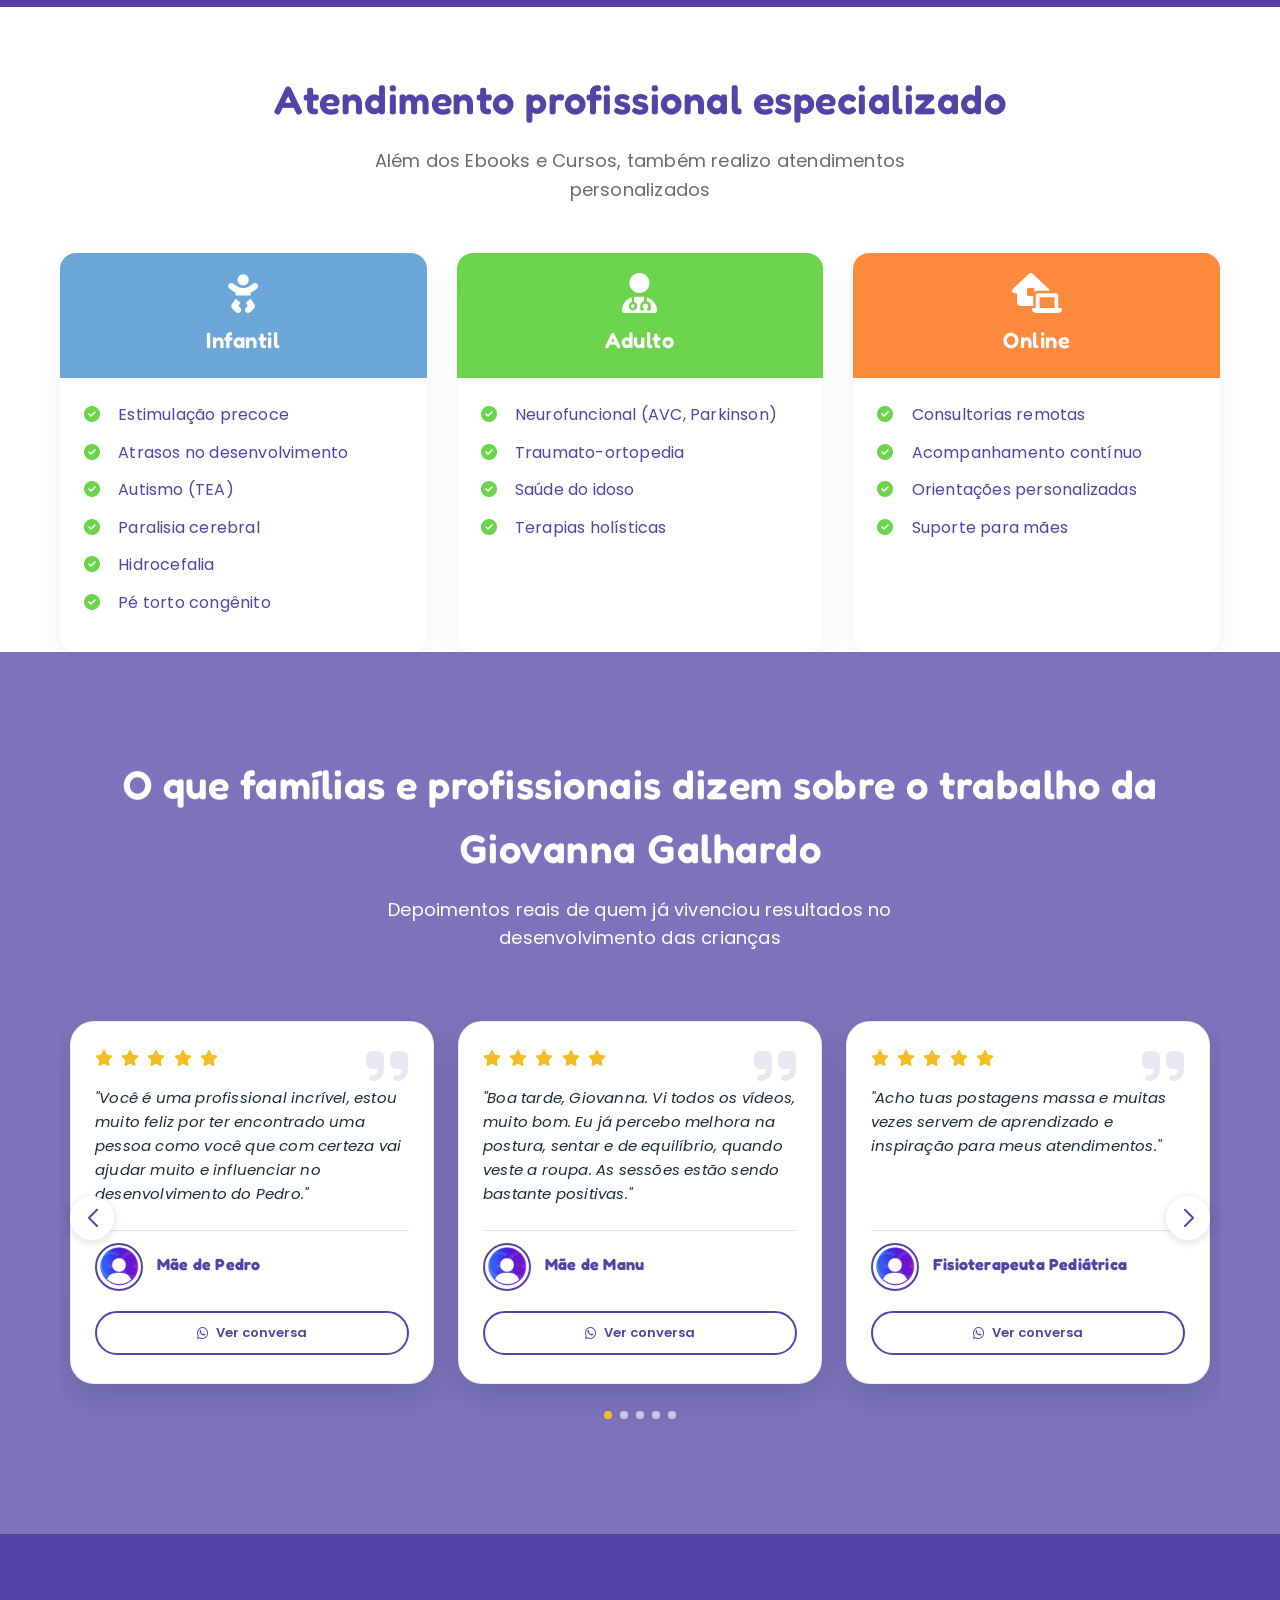
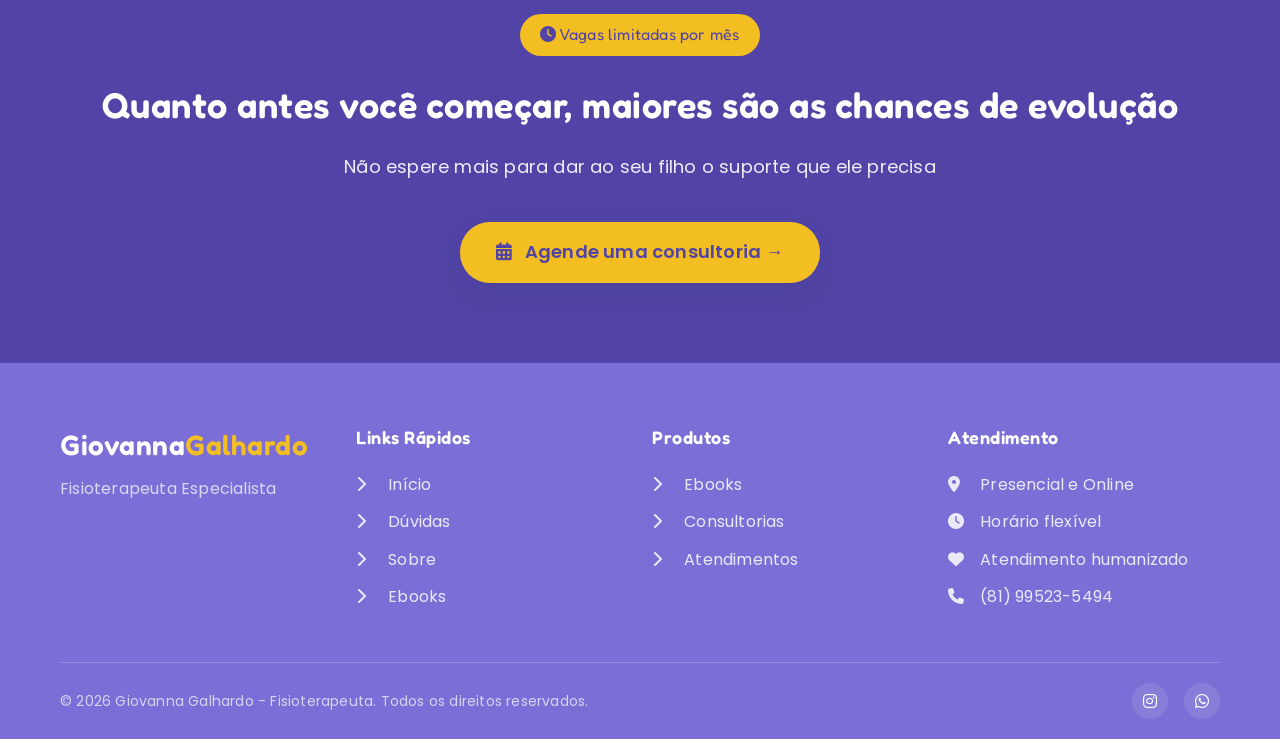
==== commit e57105e5: "Ajustes: Espaçamentos /Adicionado Vídeo" ====
--- a/index.html
+++ b/index.html
@@ -28,6 +28,8 @@
     <link rel="stylesheet" href="css/testimonials.css">
     <link rel="stylesheet" href="css/certificates.css">
     <link rel="stylesheet" href="css/whatsapp-float.css">
+    <link rel="stylesheet" href="css/video_banner.css">
+
 </head>
 
 <body>
@@ -76,11 +78,11 @@
 
                 <!-- BANNER 1 -->
                 <div class="swiper-slide">
-                    <a href="#ebooks" class="hero-banner-link" target="_blank"
-                        rel="noopener noreferrer" aria-label="Acessar banner 1">
+                    <a href="#ebooks" class="hero-banner-link" target="_blank" rel="noopener noreferrer"
+                        aria-label="Acessar banner 1">
                         <picture class="hero-banner-picture">
                             <source media="(max-width: 768px)" srcset="assets/banners/banner_1_mobile.png">
-                            <img src="assets/banners/banner_1_destop.png" alt="Banner principal Giovanna Galhardo 1"
+                            <img src="assets/banners/banner_1_desktop.png" alt="Banner principal Giovanna Galhardo 1"
                                 class="hero-banner-img" fetchpriority="high">
                         </picture>
                     </a>
@@ -88,14 +90,14 @@
 
                 <!-- BANNER 2 -->
                 <div class="swiper-slide">
-                    <a href="https://meaeduarda.github.io/giovannagalhardo/" class="hero-banner-link" target="_blank"
-                        rel="noopener noreferrer" aria-label="Acessar banner 2">
+                    <button type="button" class="hero-banner-link video-banner-open"
+                        aria-label="Abrir vídeo do banner 2">
                         <picture class="hero-banner-picture">
                             <source media="(max-width: 768px)" srcset="assets/banners/banner_2_mobile.png">
-                            <img src="assets/banners/banner_2_destop.png" alt="Banner principal Giovanna Galhardo 2"
+                            <img src="assets/banners/banner_2_desktop.png" alt="Banner principal Giovanna Galhardo 2"
                                 class="hero-banner-img" loading="lazy">
                         </picture>
-                    </a>
+                    </button>
                 </div>
             </div>
 
@@ -104,6 +106,23 @@
             <div class="swiper-pagination"></div>
         </div>
     </section>
+
+    <!-- POP-UP DO VÍDEO - FORA DO SWIPER -->
+    <div id="videoBannerModal" class="video-banner-modal" aria-hidden="true">
+        <div class="video-banner-overlay" data-video-close></div>
+
+        <div class="video-banner-content" role="dialog" aria-modal="true" aria-label="Vídeo do banner">
+            <button type="button" class="video-banner-close" data-video-close aria-label="Fechar vídeo">
+                &times;
+            </button>
+
+            <video id="videoBannerPlayer" class="video-banner-player" controls preload="metadata" playsinline>
+                <source src="assets/videos/video_banner.mp4" type="video/mp4">
+                Seu navegador não suporta a reprodução deste vídeo.
+            </video>
+        </div>
+    </div>
+
 
 
     <!-- CARDS FLUTUANTES (com stagger animation) -->
@@ -181,7 +200,8 @@
 
                 <!-- CTA principal -->
                 <div class="cta-main">
-                    <a href="https://chat.whatsapp.com/KlJWrFfvCPt9Iielj8MKzl?mode=gi_t" class="btn-primary btn-large pulse-hover" target="_blank">
+                    <a href="https://chat.whatsapp.com/KlJWrFfvCPt9Iielj8MKzl?mode=gi_t"
+                        class="btn-primary btn-large pulse-hover" target="_blank">
                         <i class="fab fa-whatsapp"></i>
                         Entrar na comunidade de mães →
                     </a>
@@ -208,7 +228,8 @@
             </div>
             <div class="about-content">
                 <div class="about-text">
-                    <p>Se você sente que está fazendo o seu melhor, mas ainda não sabe se está estimulando da forma certa, saiba que isso é mais comum do que parece.</p>
+                    <p>Se você sente que está fazendo o seu melhor, mas ainda não sabe se está estimulando da forma
+                        certa, saiba que isso é mais comum do que parece.</p>
                     <p><strong>Olá, eu me chamo Giovanna Galhardo,</strong> sou fisioterapeuta e atuo na prevenção,
                         diagnóstico e tratamento de disfunções físicas e no desenvolvimento funcional de crianças e
                         adultos.</p>
@@ -853,7 +874,8 @@
             <div class="footer-bottom" data-aos="fade-up">
                 <p>&copy; 2026 Giovanna Galhardo - Fisioterapeuta. Todos os direitos reservados.</p>
                 <div class="footer-social">
-                    <a href="https://www.instagram.com/fisioo.pediatria?utm_source=ig_web_button_share_sheet&igsh=ZDNlZDc0MzIxNw==" target="_blank" class="social-icon"><i class="fab fa-instagram"></i></a>
+                    <a href="https://www.instagram.com/fisioo.pediatria?utm_source=ig_web_button_share_sheet&igsh=ZDNlZDc0MzIxNw=="
+                        target="_blank" class="social-icon"><i class="fab fa-instagram"></i></a>
                     <!--<a href="#" target="_blank" class="social-icon"><i class="fab fa-facebook-f"></i></a>-->
                     <!--<a href="#" target="_blank" class="social-icon"><i class="fab fa-linkedin-in"></i></a>-->
                     <a href="https://wa.me/5581995235494" target="_blank" class="social-icon"><i
@@ -866,6 +888,7 @@
     <script src="https://cdn.jsdelivr.net/npm/swiper@11/swiper-bundle.min.js"></script>
     <script src="https://unpkg.com/aos@2.3.1/dist/aos.js"></script>
     <script src="js/main.js"></script>
+    <script src="js/video_banner.js"></script>
 </body>
 
 </html>
--- a/css/components.css
+++ b/css/components.css
@@ -971,7 +971,7 @@
 /* ========== SERVICES SECTION ========== */
 .services {
     background: #FFFFFF;
-    padding: 80px 0;
+    padding: 0px 0;
 }
 
 .services-grid {
--- a/css/responsive.css
+++ b/css/responsive.css
@@ -122,7 +122,7 @@
     }
     
     .services {
-        padding: 60px 0;
+        padding: 0px 0;
     }
 }
 
@@ -329,7 +329,7 @@
     }
     
     .services {
-        padding: 50px 0;
+        padding: 0px 0;
     }
     
     .final-cta {
@@ -465,7 +465,7 @@
     }
     
     .services {
-        padding: 40px 0;
+        padding: 0px 0;
     }
     
     .final-cta {
--- a/css/certificates.css
+++ b/css/certificates.css
@@ -4,7 +4,7 @@
 
 .certificates-section {
     position: relative;
-    padding: 100px 0;
+    padding: 0px 0;
     overflow-x: hidden;
     background: linear-gradient(135deg, #FFFFFF 0%, #F5F7FB 100%);
 }
@@ -260,7 +260,7 @@
 /* Mobile */
 @media (max-width: 768px) {
     .certificates-section {
-        padding: 50px 0;
+        padding: 0px 0;
     }
     
     .certificates-section .section-header h2 {
--- a/css/video_banner.css
+++ b/css/video_banner.css
@@ -0,0 +1,128 @@
+/* =========================================================
+   POP-UP DO VÍDEO DO BANNER
+   Arquivo: css/video_banner.css
+   ========================================================= */
+
+.video-banner-open {
+    display: block;
+    width: 100%;
+    padding: 0;
+    margin: 0;
+    border: 0;
+    background: transparent;
+    cursor: pointer;
+    text-align: inherit;
+}
+
+.video-banner-open:focus-visible {
+    outline: 3px solid #5144A6;
+    outline-offset: 4px;
+}
+
+.video-banner-modal {
+    position: fixed;
+    inset: 0;
+    z-index: 99999;
+    display: none;
+    align-items: center;
+    justify-content: center;
+    padding: 20px;
+    width: 100vw;
+    height: 100vh;
+}
+
+.video-banner-modal.is-active {
+    display: flex;
+}
+
+.video-banner-overlay {
+    position: absolute;
+    inset: 0;
+    background: rgba(0, 0, 0, 0.78);
+}
+
+.video-banner-content {
+    position: relative;
+    z-index: 1;
+    width: min(960px, calc(100vw - 40px));
+    background: #000;
+    border-radius: 18px;
+    box-shadow: 0 20px 60px rgba(0, 0, 0, 0.45);
+    overflow: hidden;
+}
+
+.video-banner-player {
+    display: block;
+    width: 100%;
+    max-height: 80vh;
+    background: #000;
+}
+
+.video-banner-close {
+    position: absolute;
+    top: 10px;
+    right: 10px;
+    z-index: 2;
+    width: 42px;
+    height: 42px;
+    border: 0;
+    border-radius: 50%;
+    background: rgba(255, 255, 255, 0.92);
+    color: #111;
+    font-size: 30px;
+    line-height: 42px;
+    cursor: pointer;
+    transition: transform 0.2s ease, background 0.2s ease;
+}
+
+.video-banner-close:hover,
+.video-banner-close:focus-visible {
+    background: #ffffff;
+    transform: scale(1.06);
+    outline: none;
+}
+
+body.video-banner-no-scroll {
+    overflow: hidden;
+}
+
+/* MOBILE */
+@media (max-width: 768px) {
+    .video-banner-modal {
+        padding: 0;
+        background: #000;
+        height: 100dvh;
+    }
+
+    .video-banner-overlay {
+        background: #000;
+    }
+
+    .video-banner-content {
+        width: 100%;
+        height: 100dvh;
+        max-height: 100dvh;
+        border-radius: 0;
+        box-shadow: none;
+        display: flex;
+        align-items: center;
+        justify-content: center;
+    }
+
+    .video-banner-player {
+        width: 100%;
+        height: 100%;
+        max-height: 100dvh;
+        object-fit: contain;
+    }
+
+    .video-banner-close {
+        top: 12px;
+        right: 12px;
+        width: 42px;
+        height: 42px;
+        font-size: 30px;
+        line-height: 42px;
+        background: rgba(255, 255, 255, 0.9);
+    }
+}
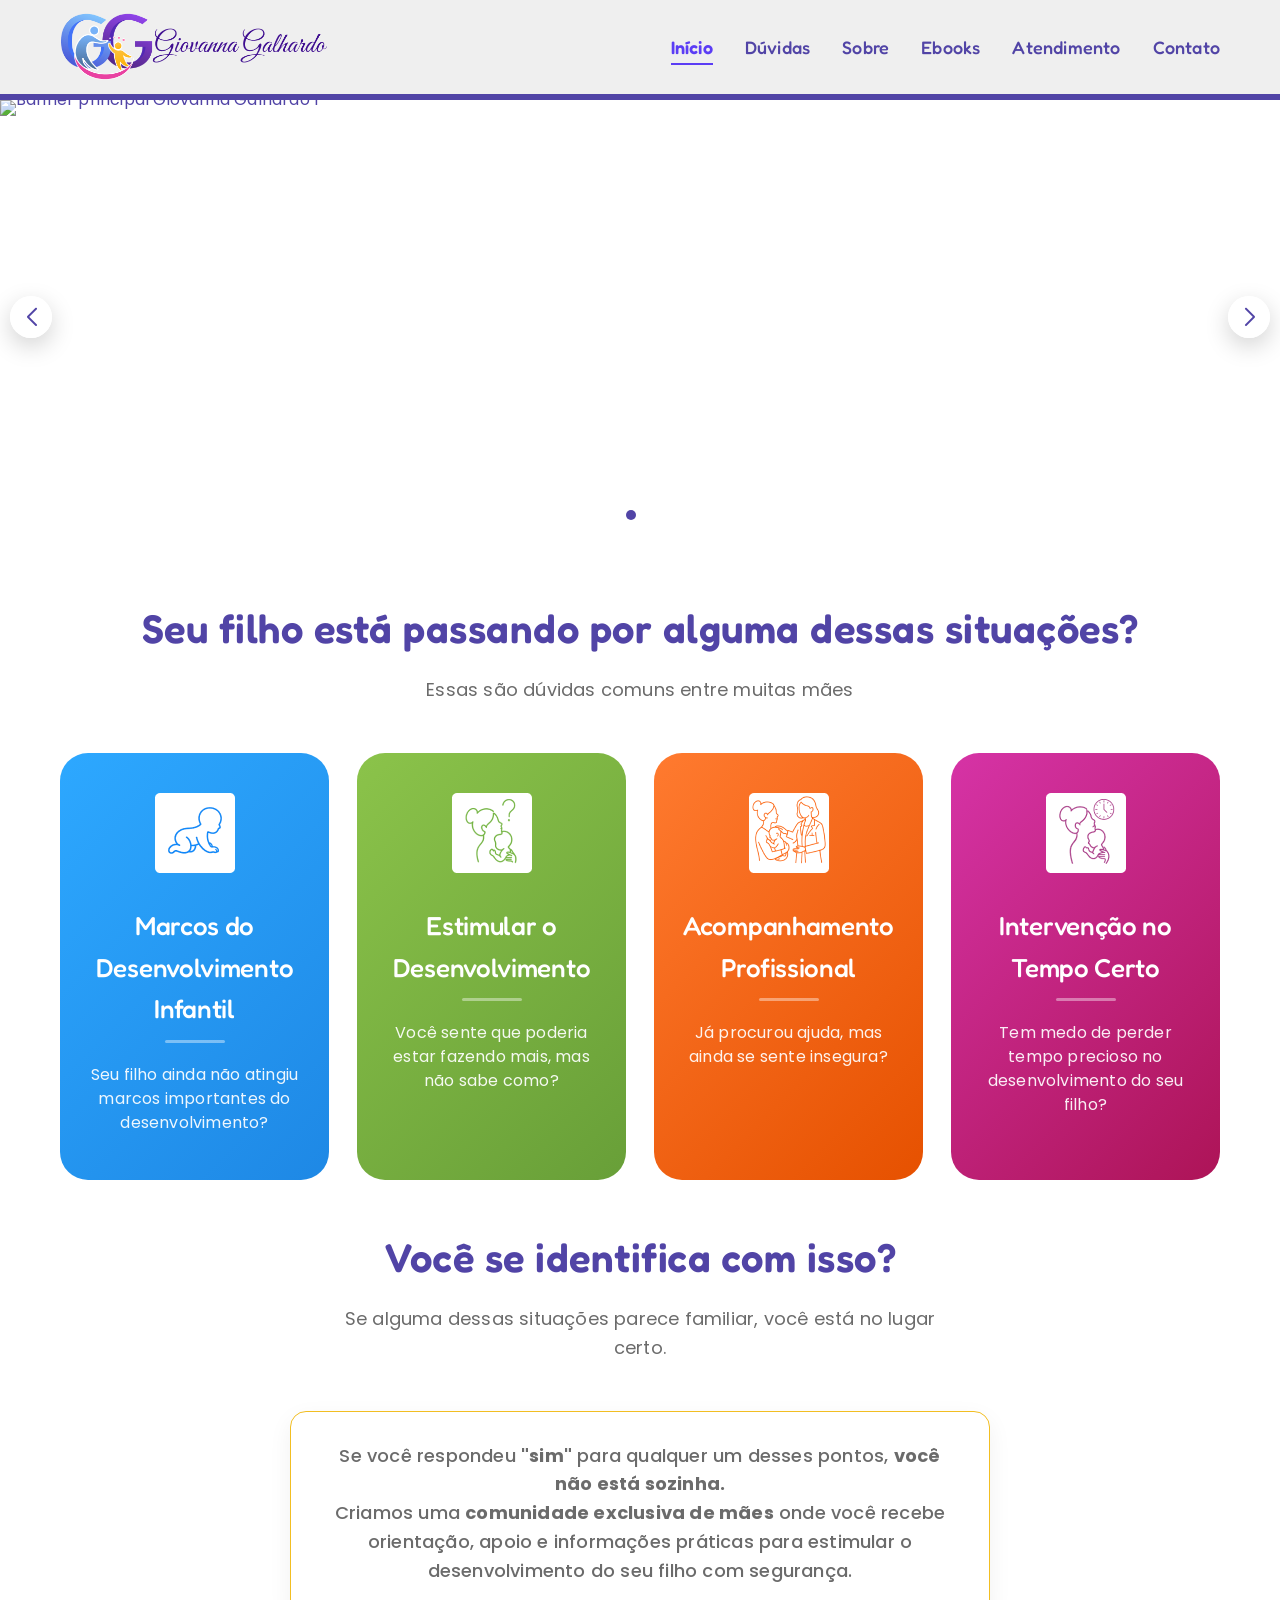
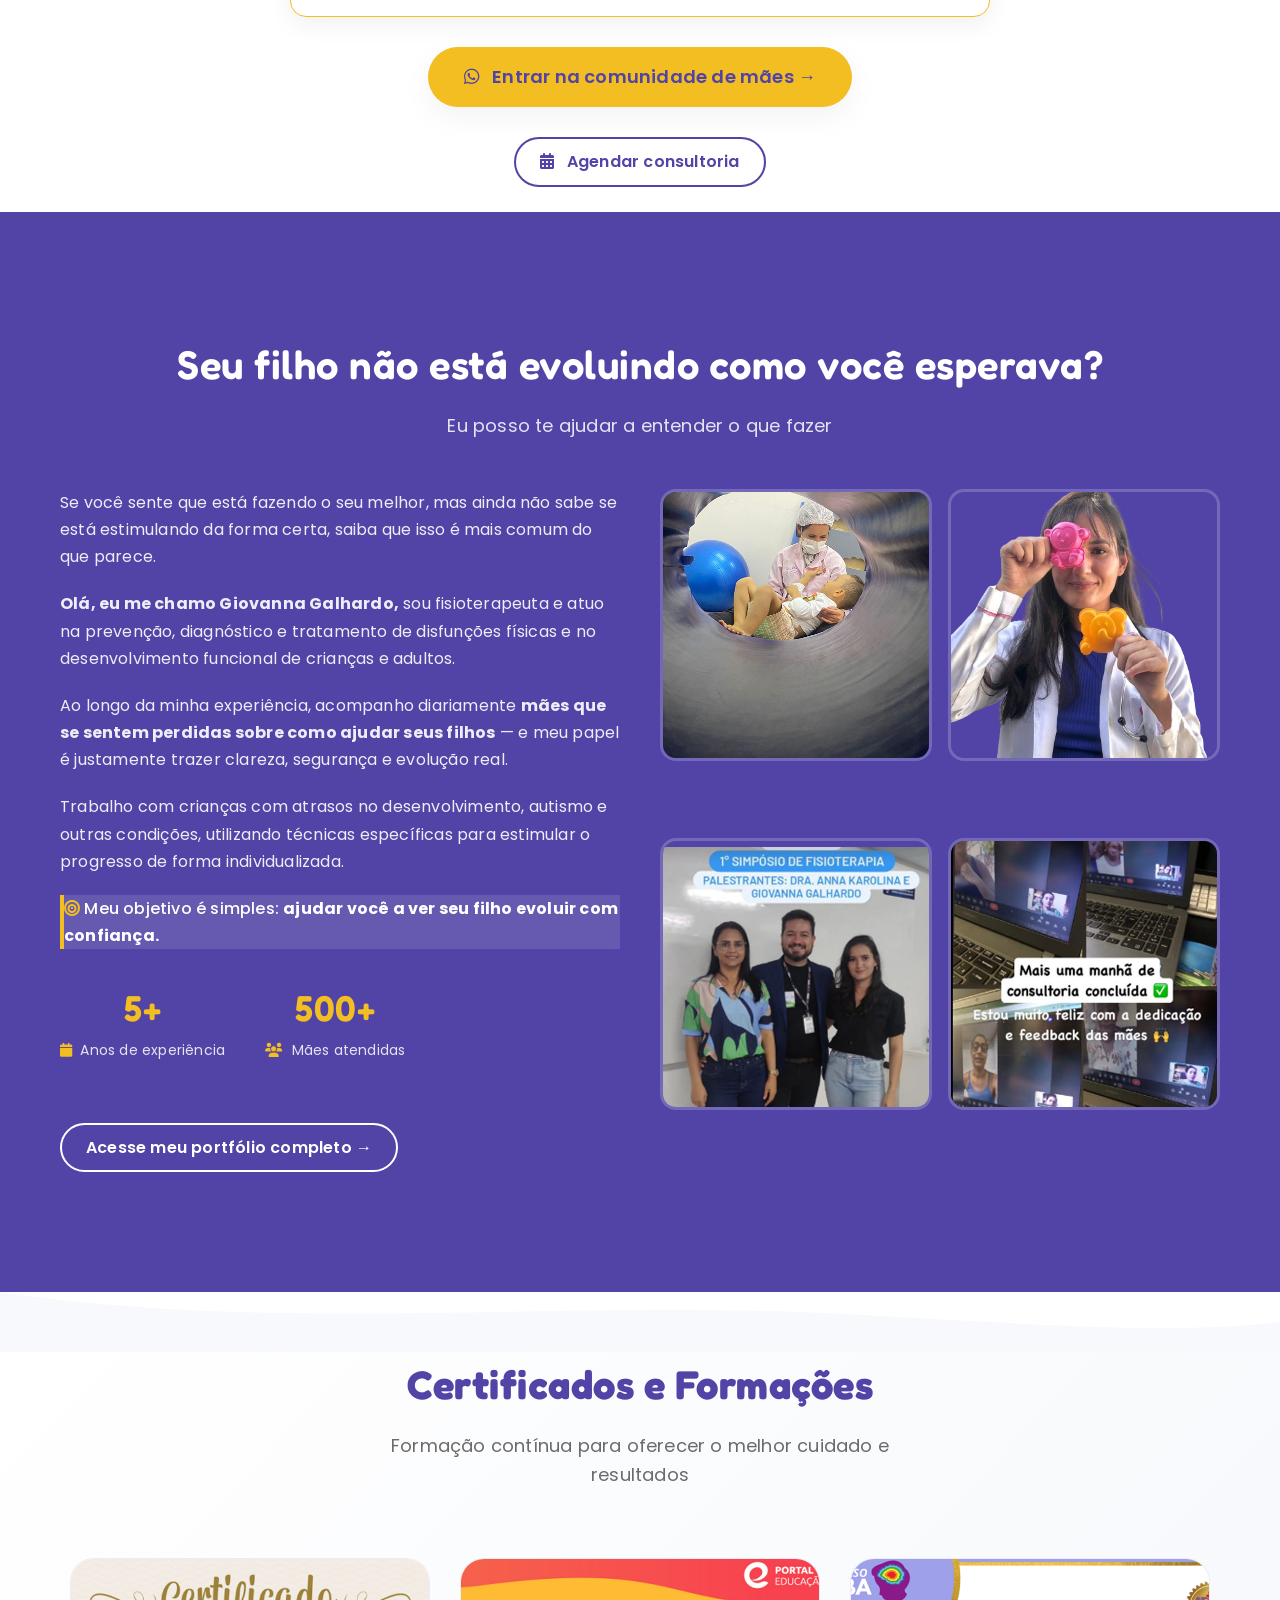
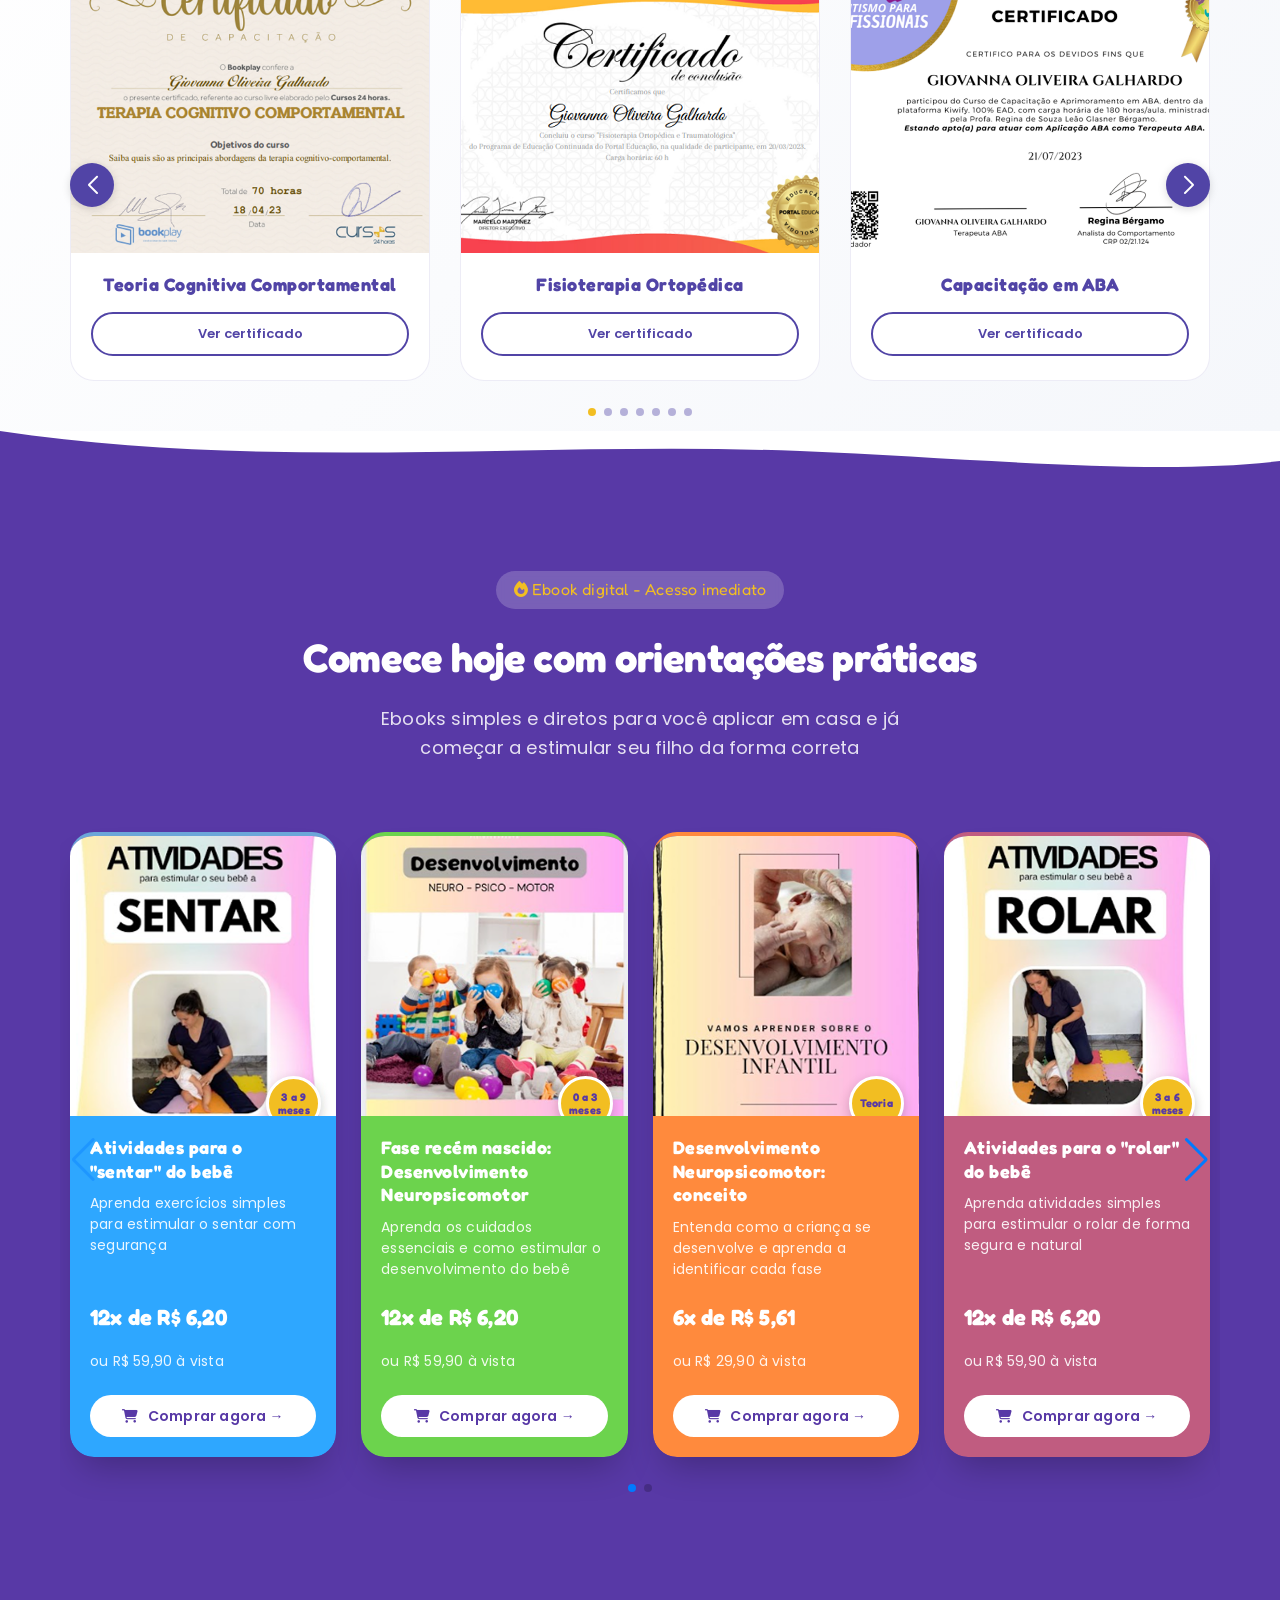
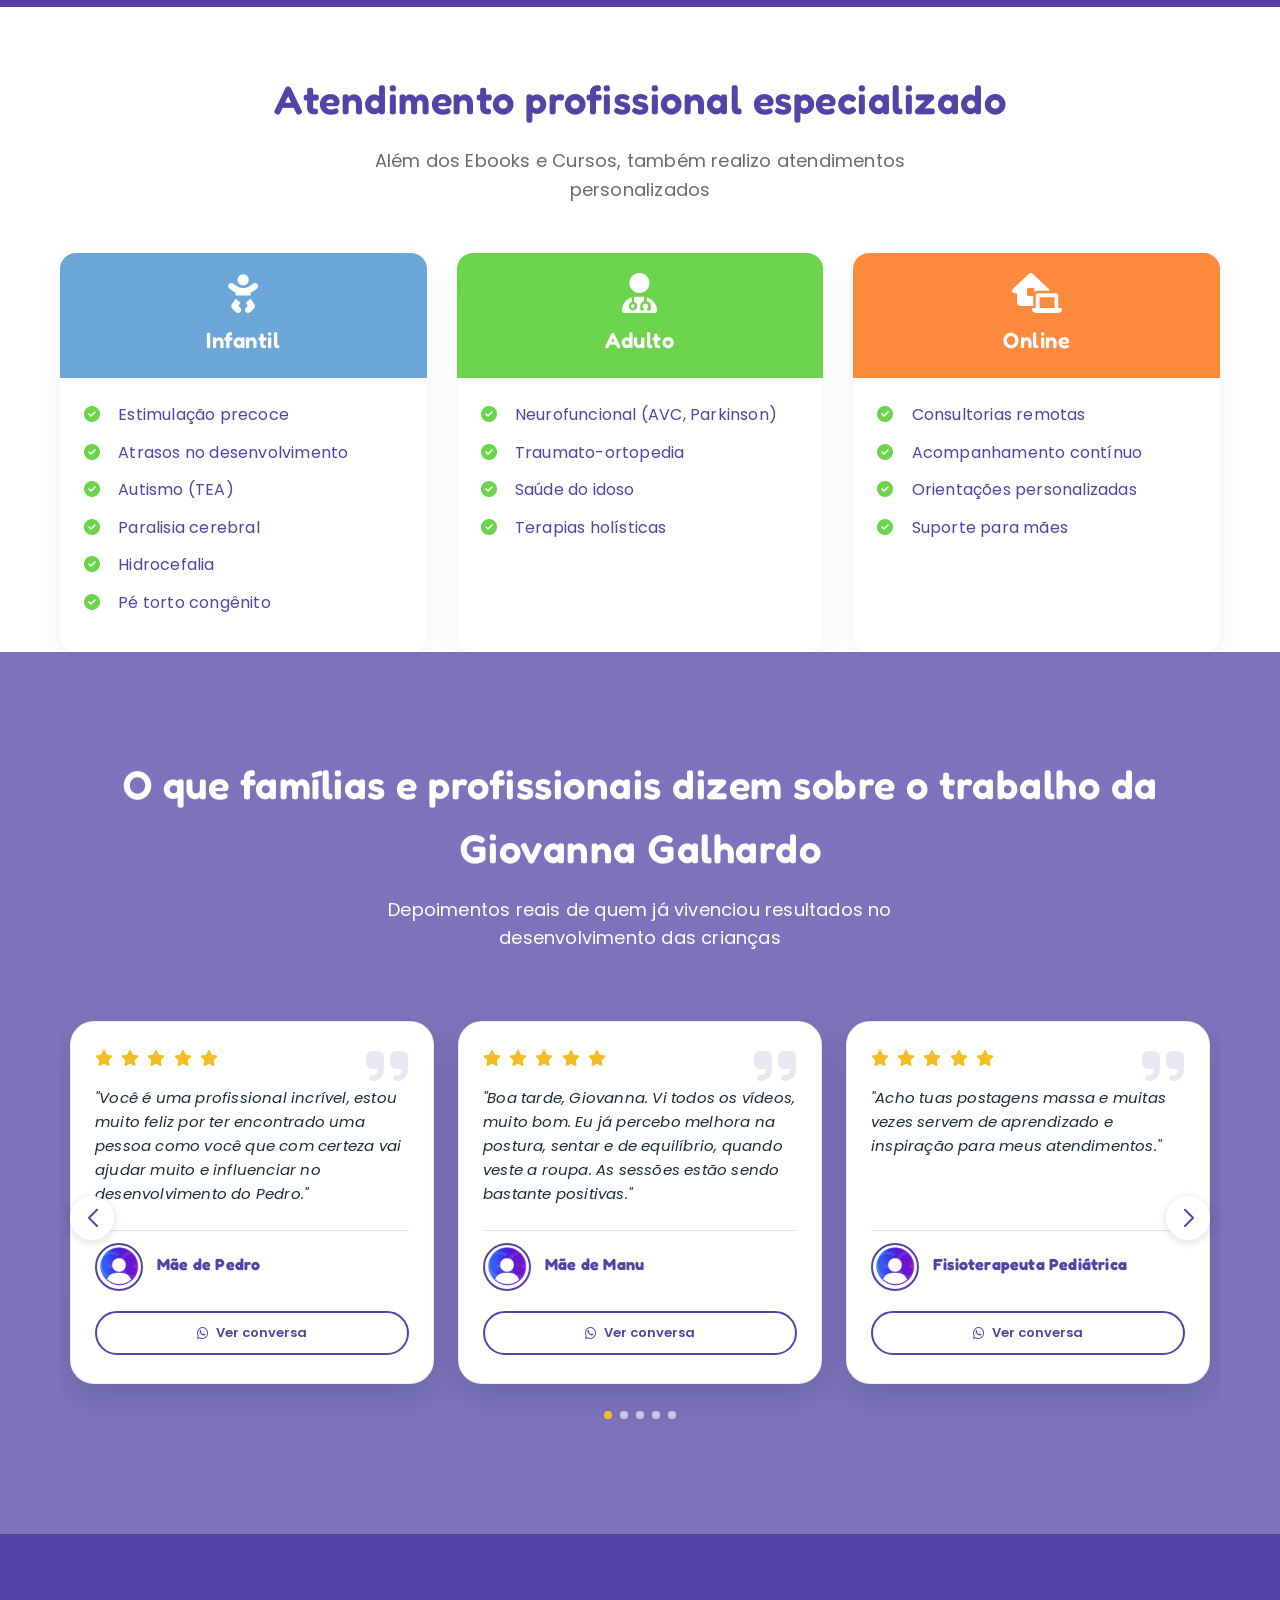
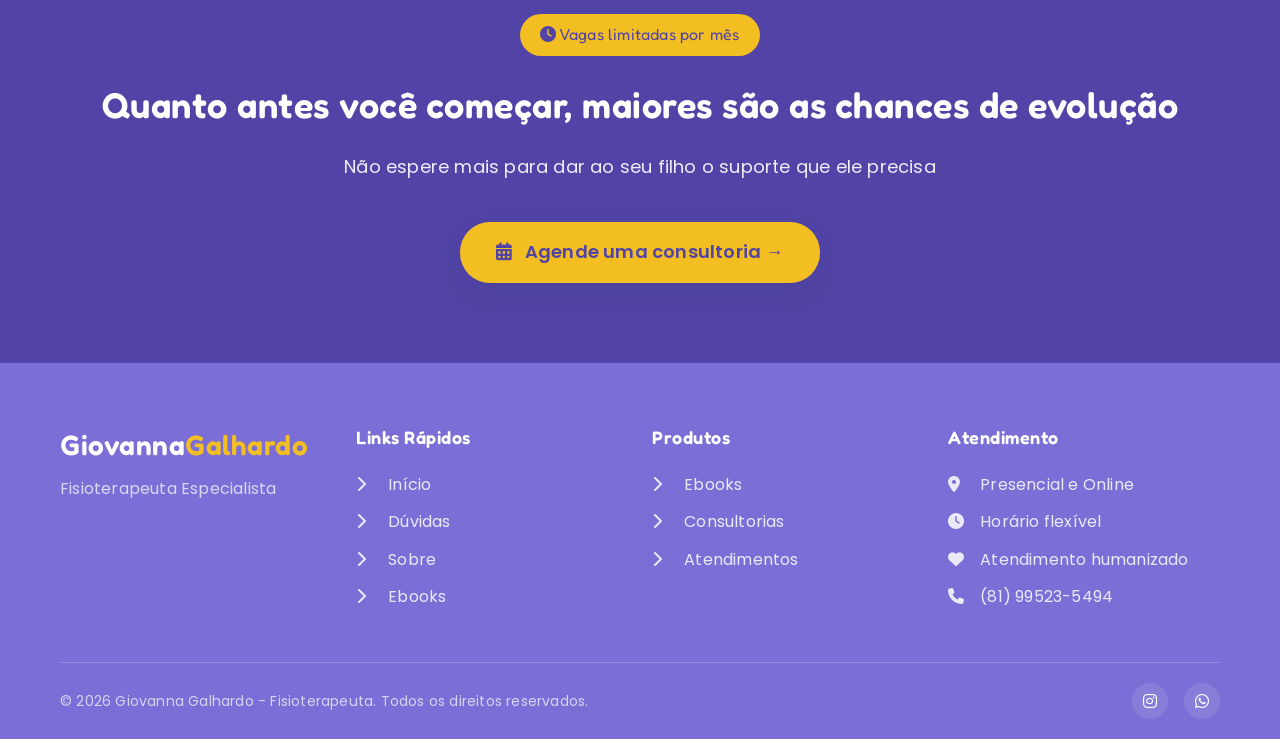
==== commit 85af49ed: "Imagens WEBP, adicionada." ====
--- a/index.html
+++ b/index.html
@@ -78,11 +78,21 @@
 
                 <!-- BANNER 1 -->
                 <div class="swiper-slide">
-                    <a href="#ebooks" class="hero-banner-link" target="_blank" rel="noopener noreferrer"
-                        aria-label="Acessar banner 1">
+                    <a href="#ebooks" class="hero-banner-link" aria-label="Acessar banner 1">
                         <picture class="hero-banner-picture">
-                            <source media="(max-width: 768px)" srcset="assets/banners/banner_1_mobile.png">
-                            <img src="assets/banners/banner_1_desktop.png" alt="Banner principal Giovanna Galhardo 1"
+                            <!-- Mobile WebP -->
+                            <source media="(max-width: 768px)" srcset="assets/banners/banner_1_mobile.webp"
+                                type="image/webp">
+
+                            <!-- Mobile PNG fallback -->
+                            <source media="(max-width: 768px)" srcset="assets/banners/banner_1_mobile.png"
+                                type="image/png">
+
+                            <!-- Desktop WebP -->
+                            <source srcset="assets/banners/banner_1_desktop.webp" type="image/webp">
+
+                            <!-- Desktop PNG fallback -->
+                            <img src="assets/banners/banner_1_destop.png" alt="Banner principal Giovanna Galhardo 1"
                                 class="hero-banner-img" fetchpriority="high">
                         </picture>
                     </a>
@@ -93,8 +103,19 @@
                     <button type="button" class="hero-banner-link video-banner-open"
                         aria-label="Abrir vídeo do banner 2">
                         <picture class="hero-banner-picture">
-                            <source media="(max-width: 768px)" srcset="assets/banners/banner_2_mobile.png">
-                            <img src="assets/banners/banner_2_desktop.png" alt="Banner principal Giovanna Galhardo 2"
+                            <!-- Mobile WebP -->
+                            <source media="(max-width: 768px)" srcset="assets/banners/banner_2_mobile.webp"
+                                type="image/webp">
+
+                            <!-- Mobile PNG fallback -->
+                            <source media="(max-width: 768px)" srcset="assets/banners/banner_2_mobile.png"
+                                type="image/png">
+
+                            <!-- Desktop WebP -->
+                            <source srcset="assets/banners/banner_2_desktop.webp" type="image/webp">
+
+                            <!-- Desktop PNG fallback -->
+                            <img src="assets/banners/banner_2_destop.png" alt="Banner principal Giovanna Galhardo 2"
                                 class="hero-banner-img" loading="lazy">
                         </picture>
                     </button>
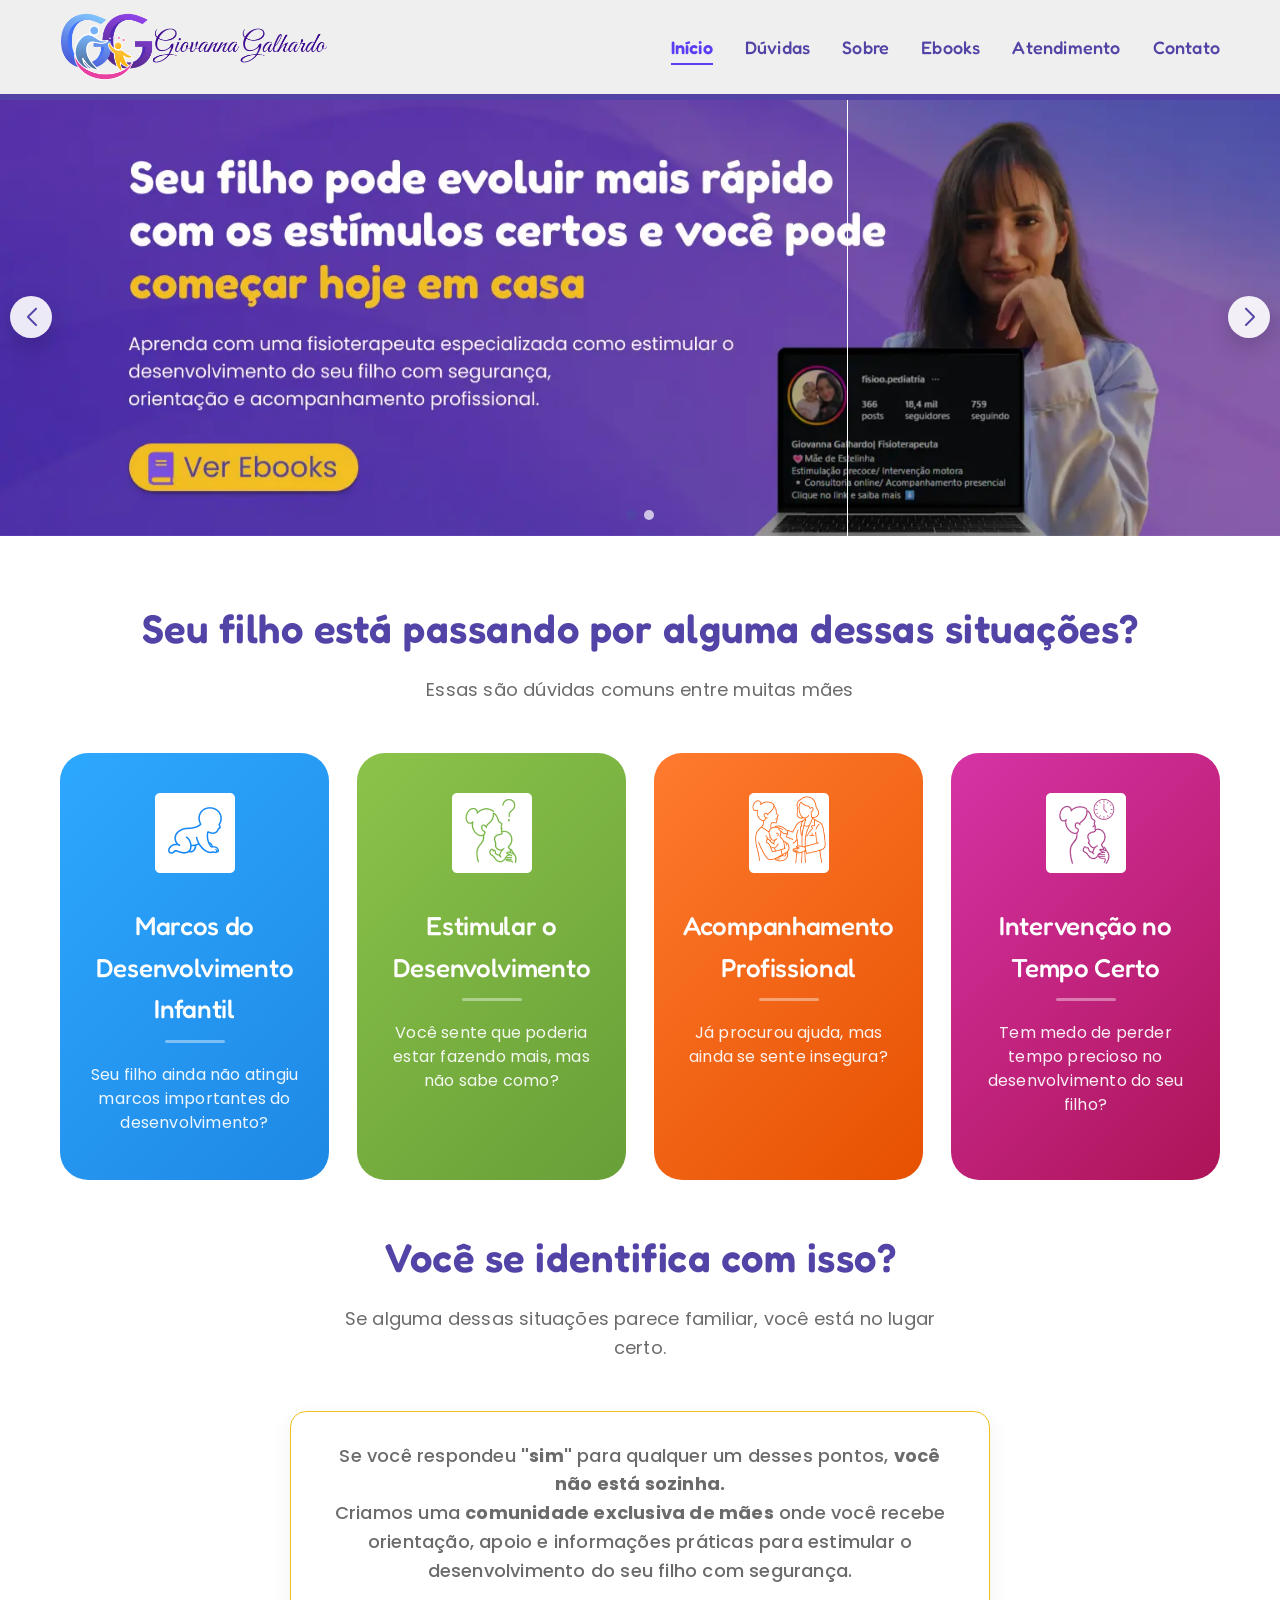
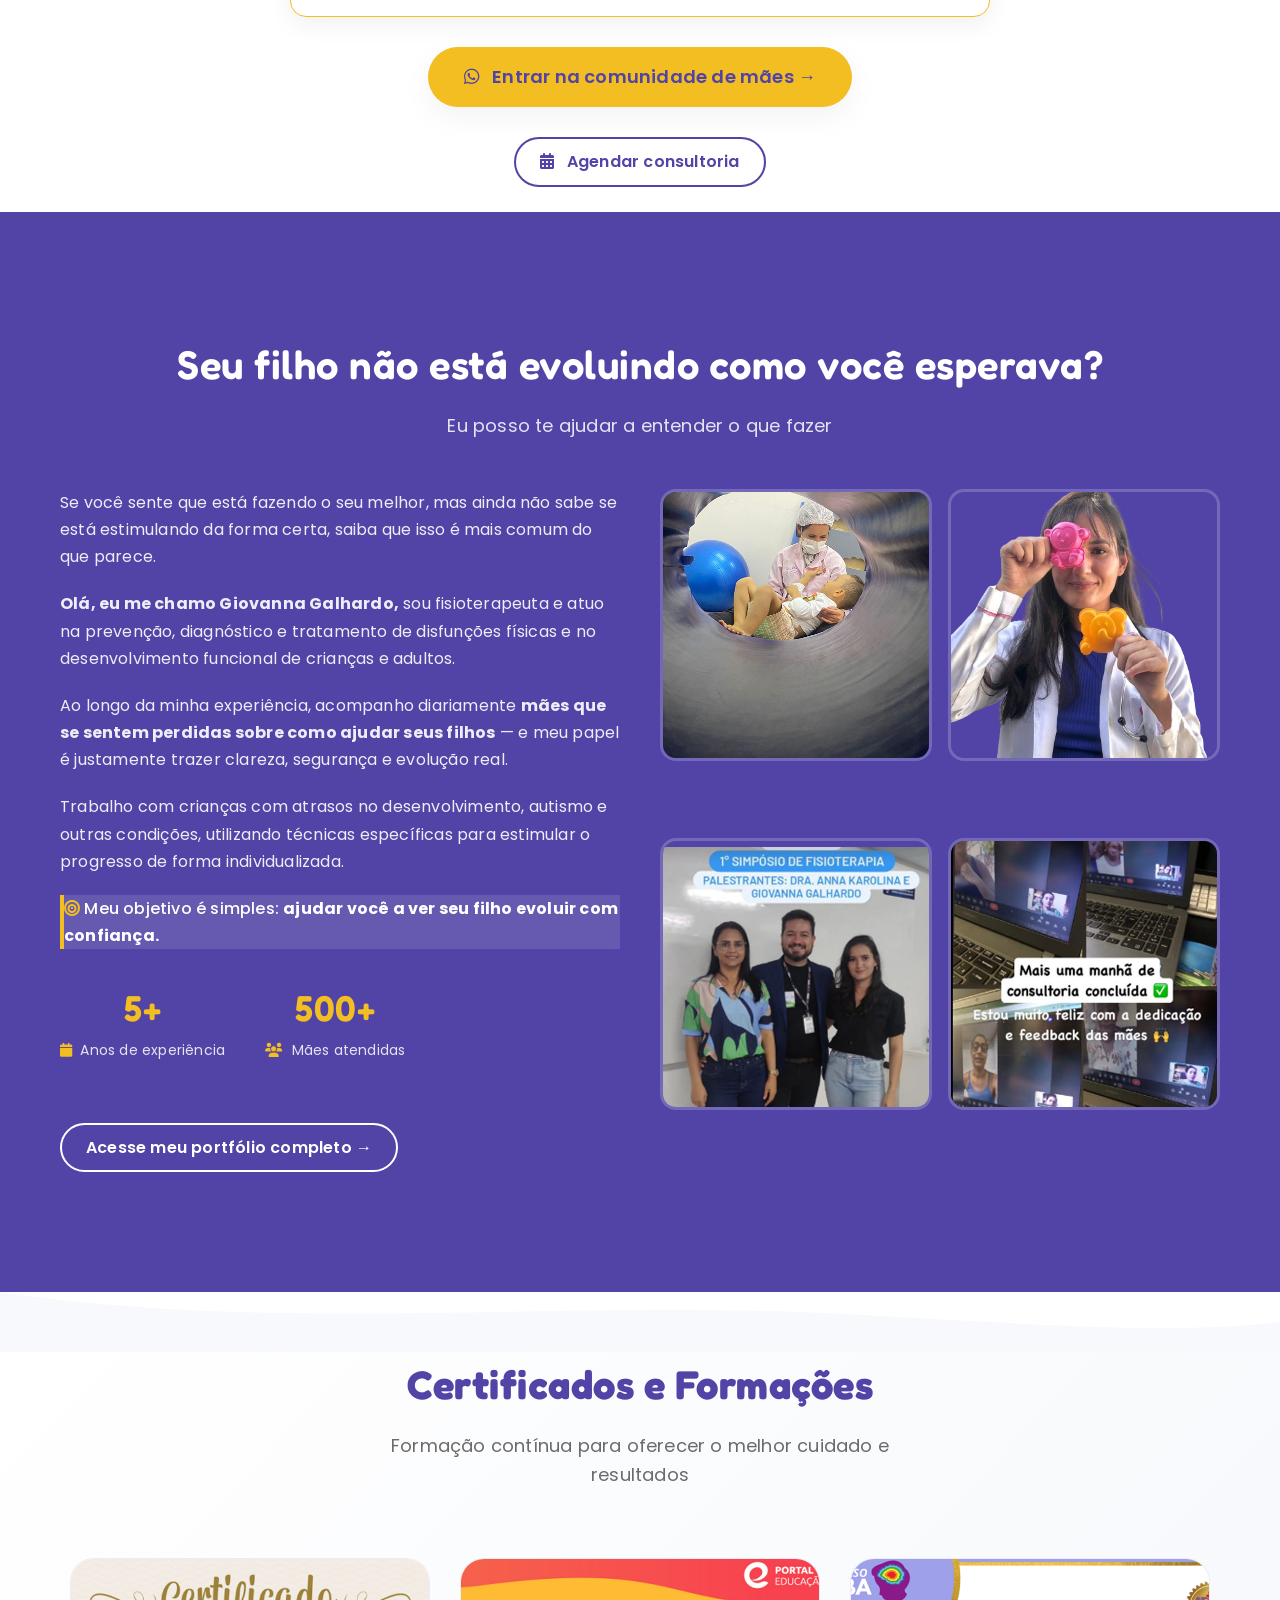
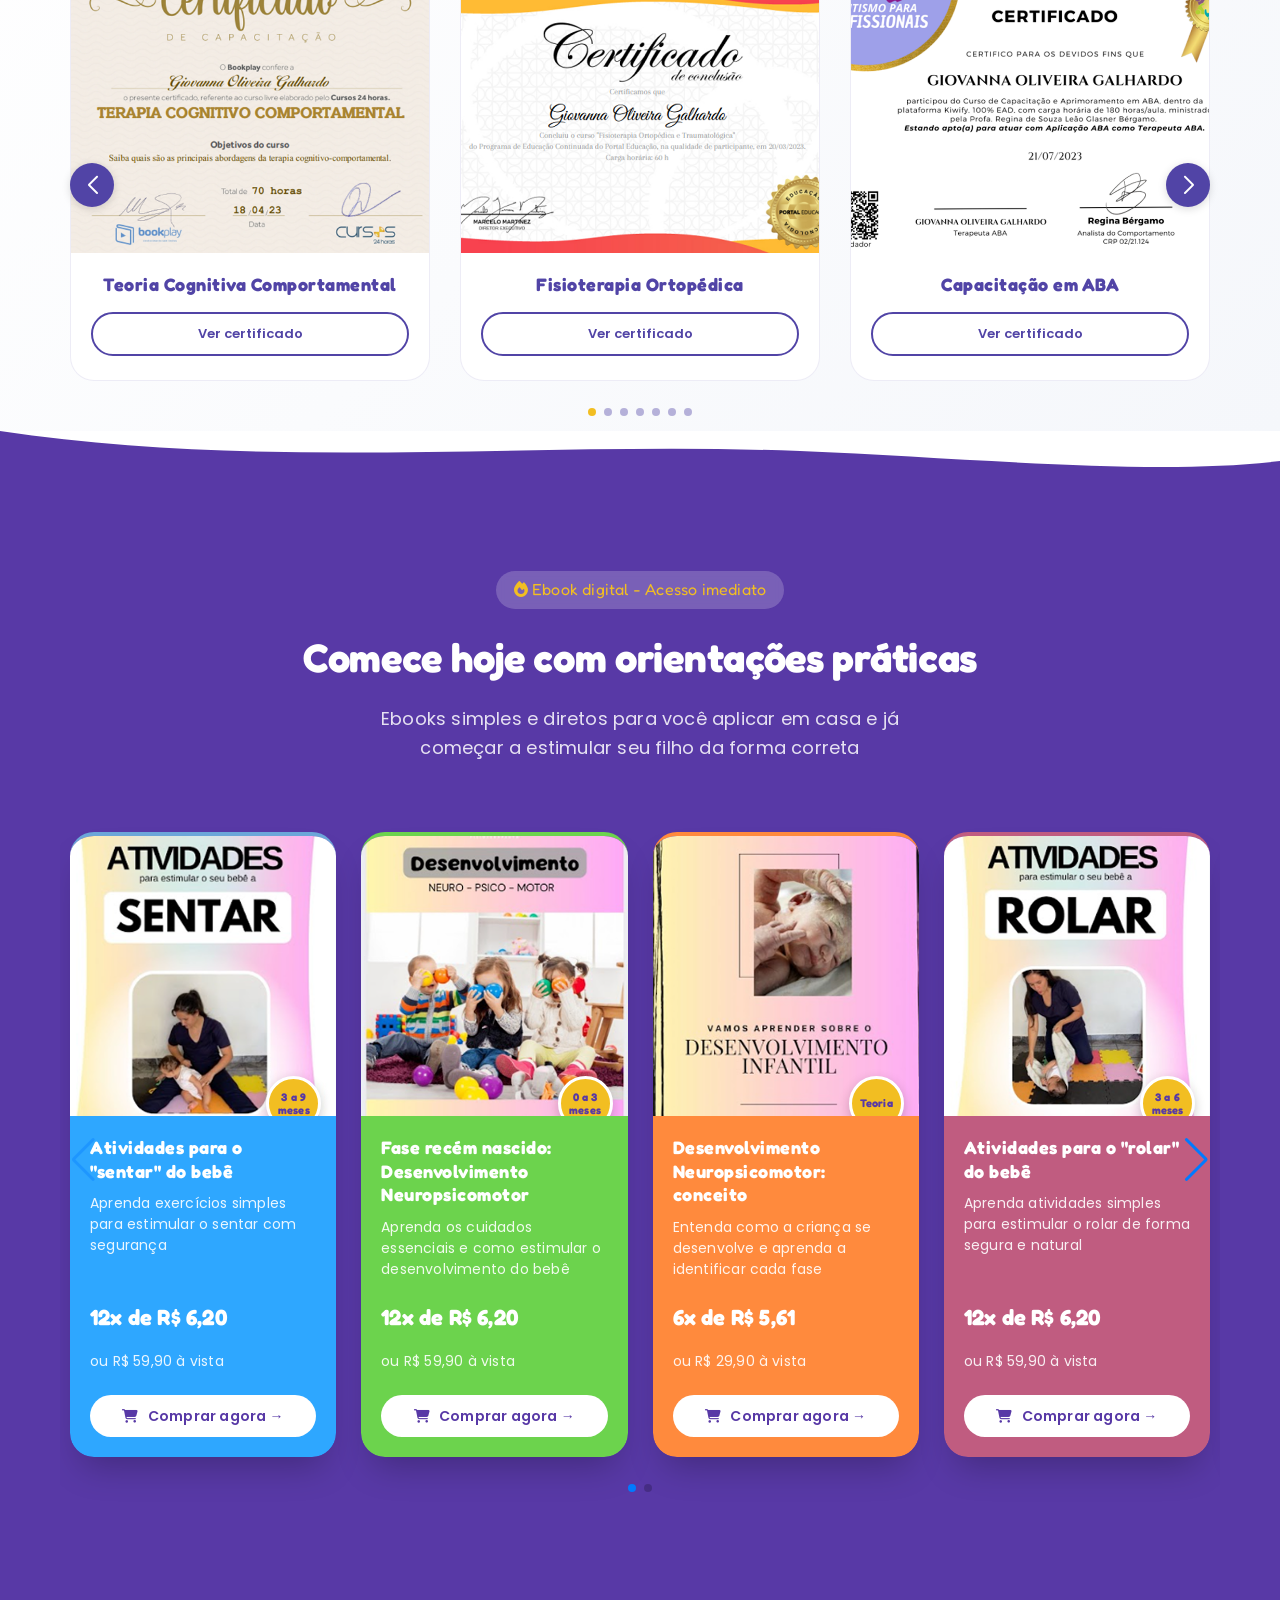
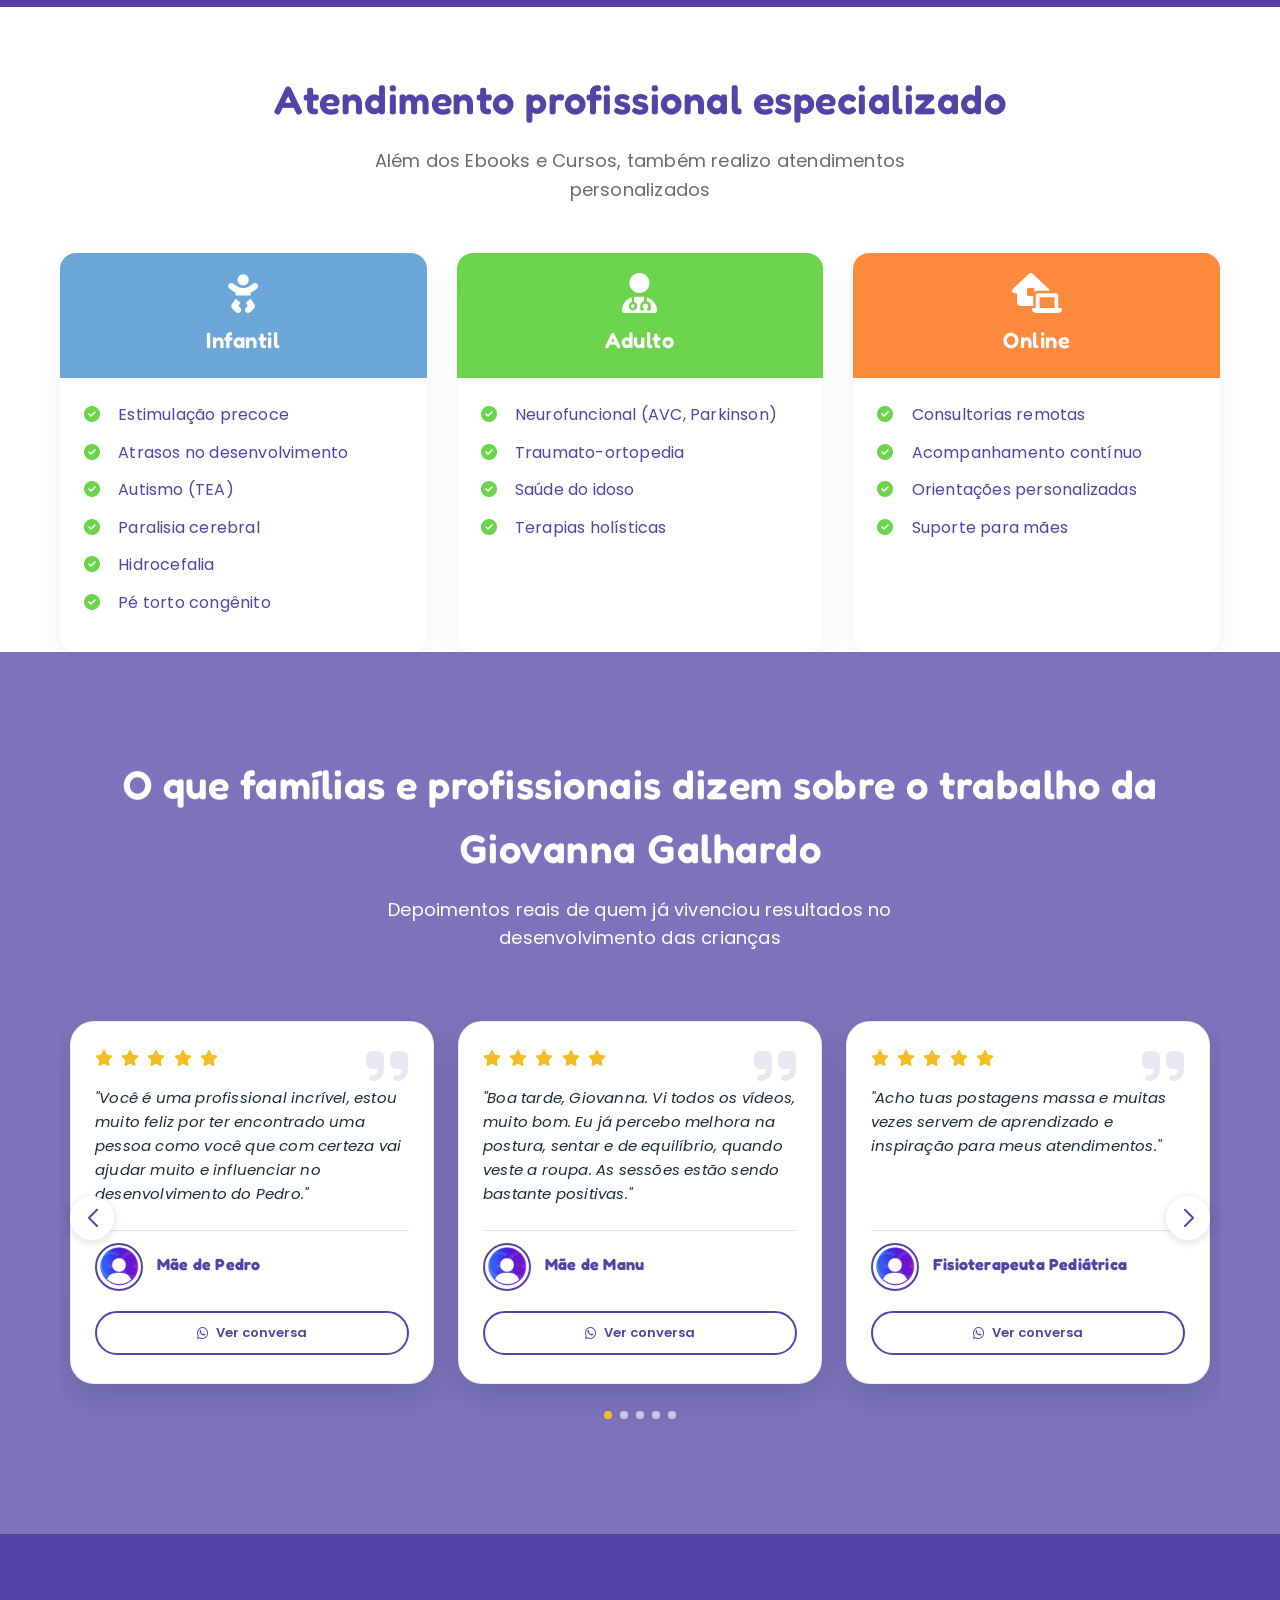
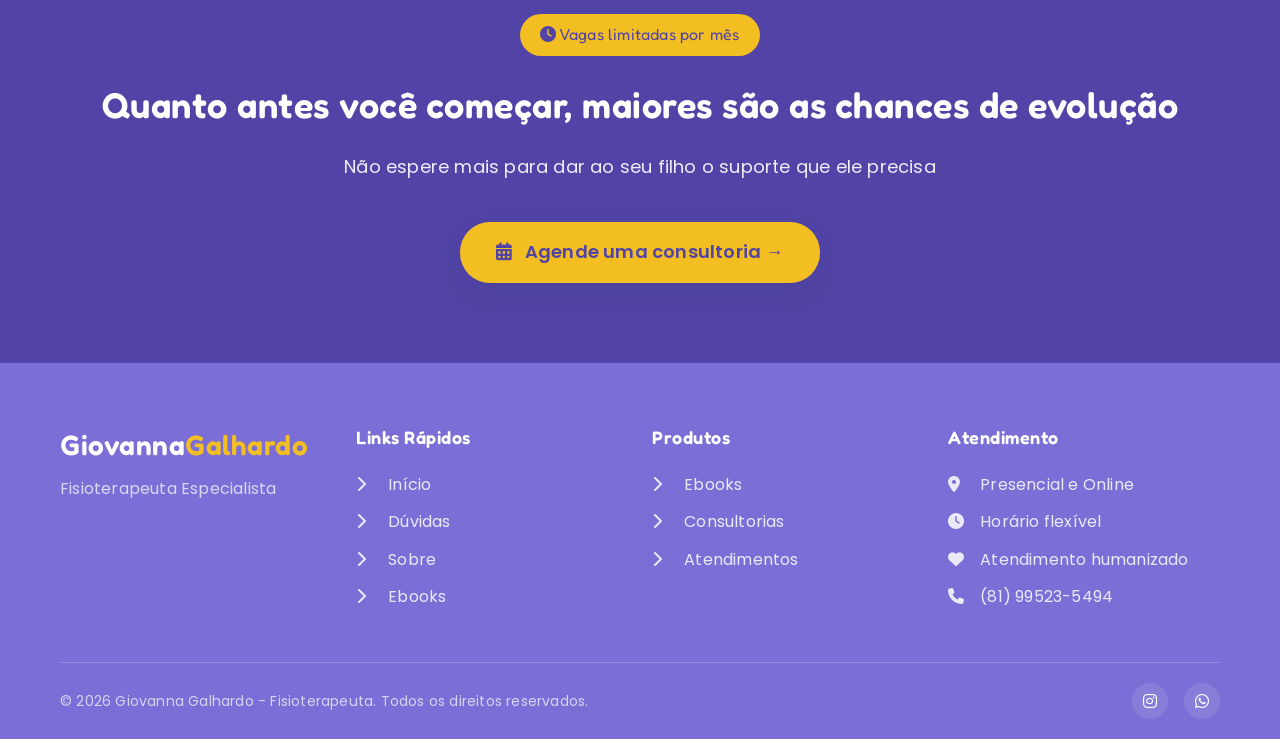
==== commit db337ea0: "Ajuste, nome das imagens do banner" ====
--- a/index.html
+++ b/index.html
@@ -92,7 +92,7 @@
                             <source srcset="assets/banners/banner_1_desktop.webp" type="image/webp">
 
                             <!-- Desktop PNG fallback -->
-                            <img src="assets/banners/banner_1_destop.png" alt="Banner principal Giovanna Galhardo 1"
+                            <img src="assets/banners/banner_1_desktop.png" alt="Banner principal Giovanna Galhardo 1"
                                 class="hero-banner-img" fetchpriority="high">
                         </picture>
                     </a>
@@ -115,7 +115,7 @@
                             <source srcset="assets/banners/banner_2_desktop.webp" type="image/webp">
 
                             <!-- Desktop PNG fallback -->
-                            <img src="assets/banners/banner_2_destop.png" alt="Banner principal Giovanna Galhardo 2"
+                            <img src="assets/banners/banner_2_desktop.png" alt="Banner principal Giovanna Galhardo 2"
                                 class="hero-banner-img" loading="lazy">
                         </picture>
                     </button>
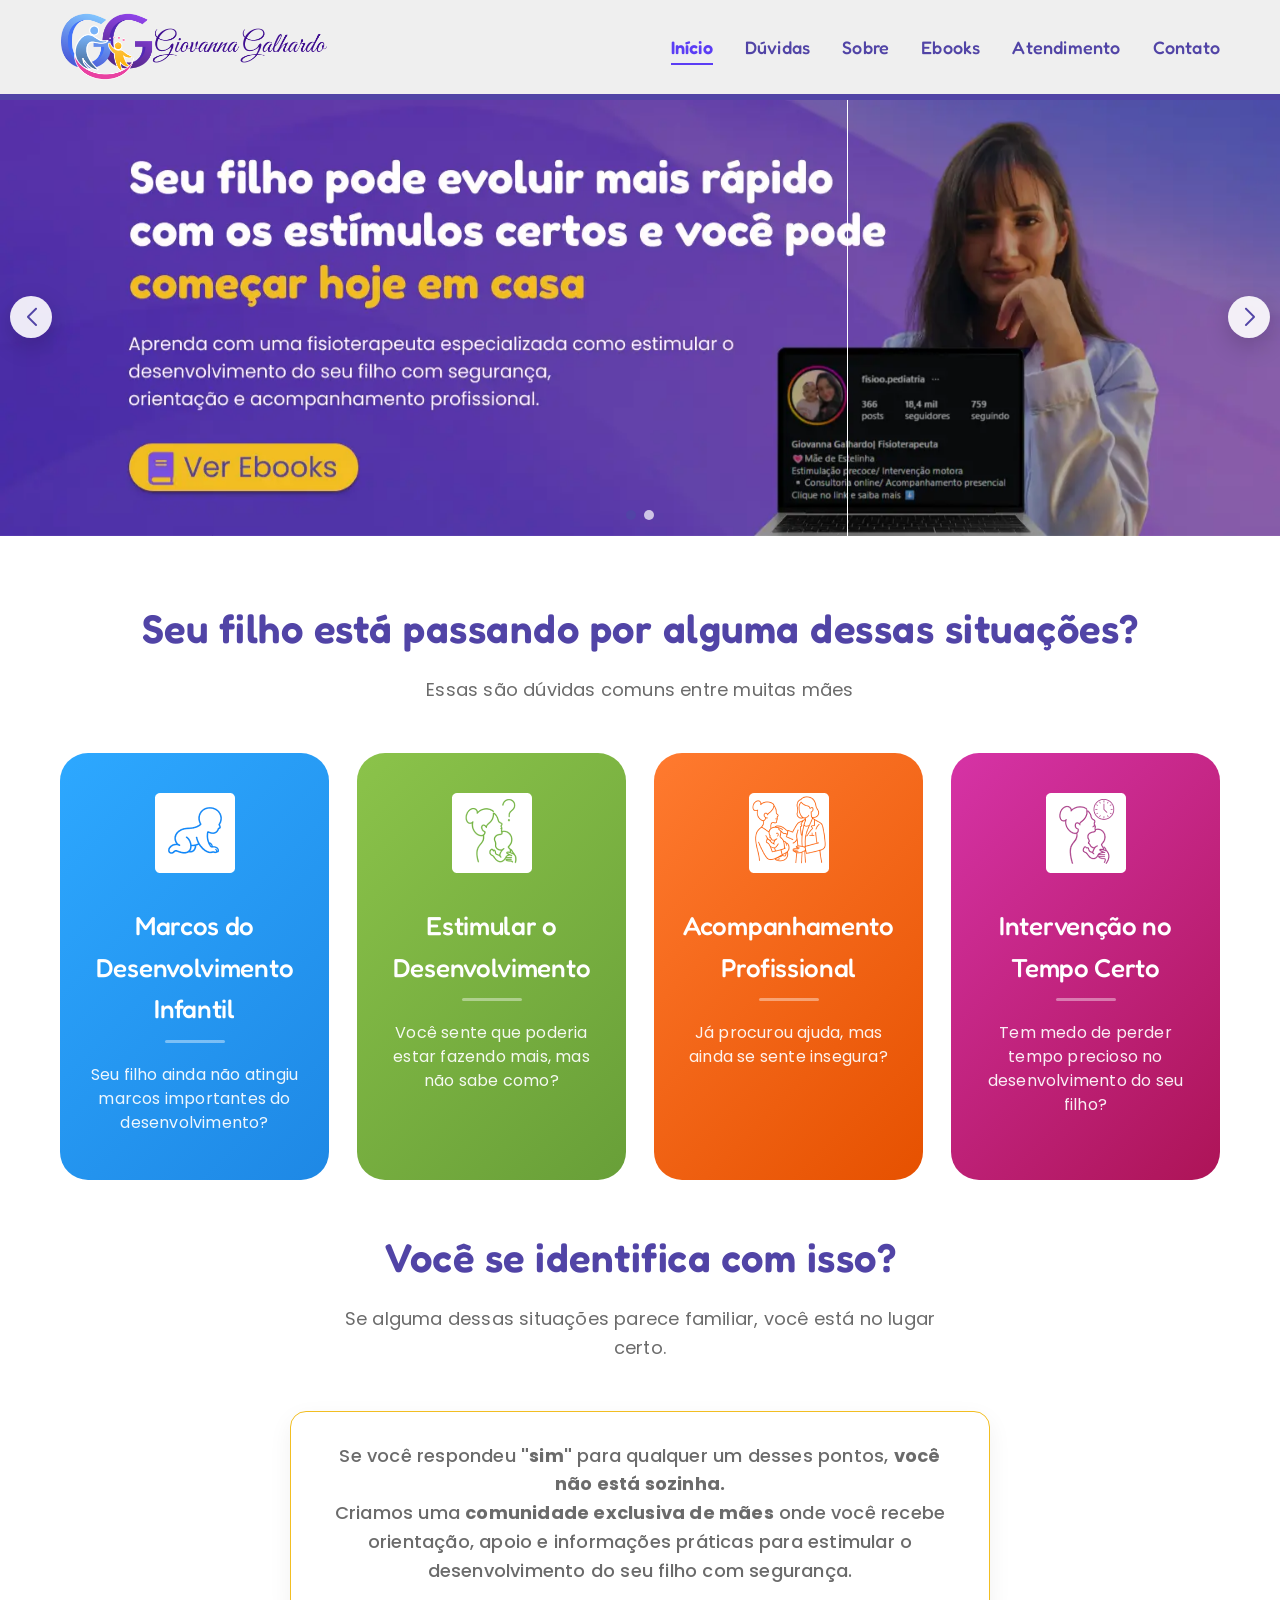
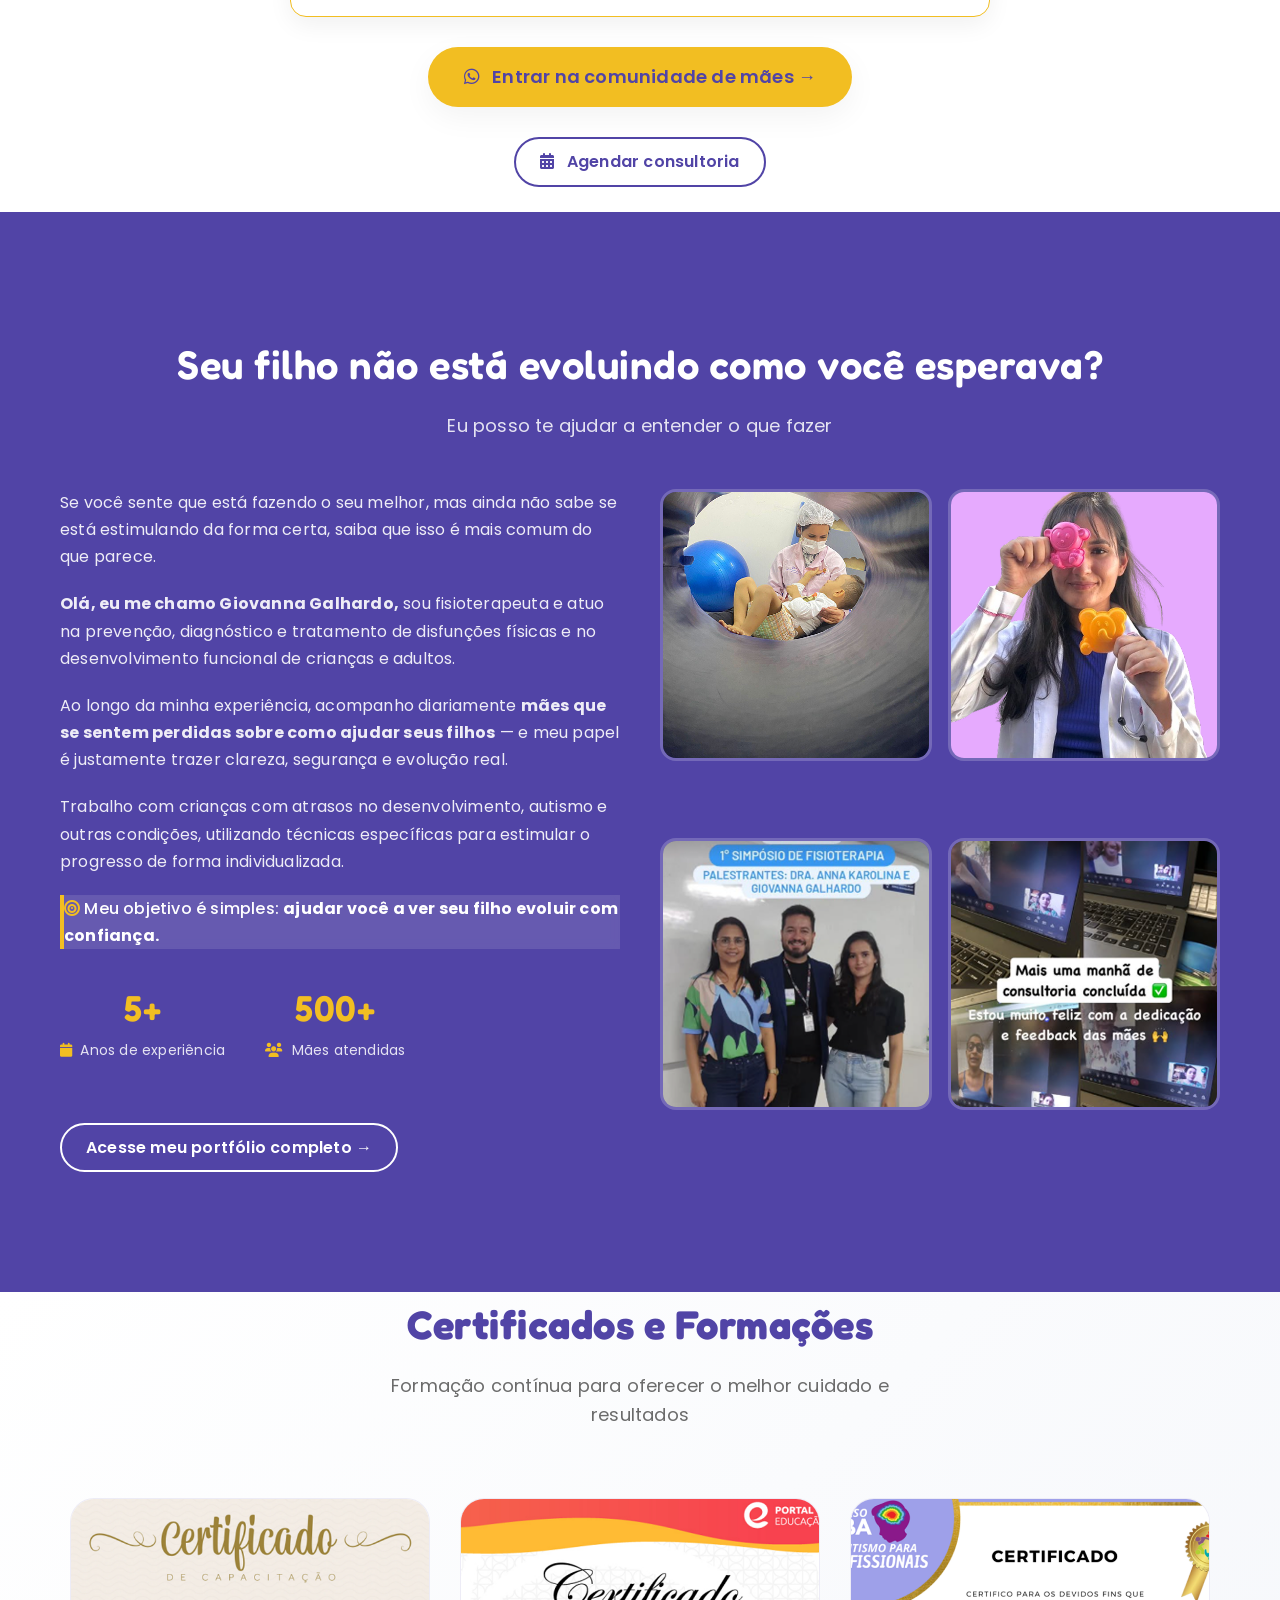
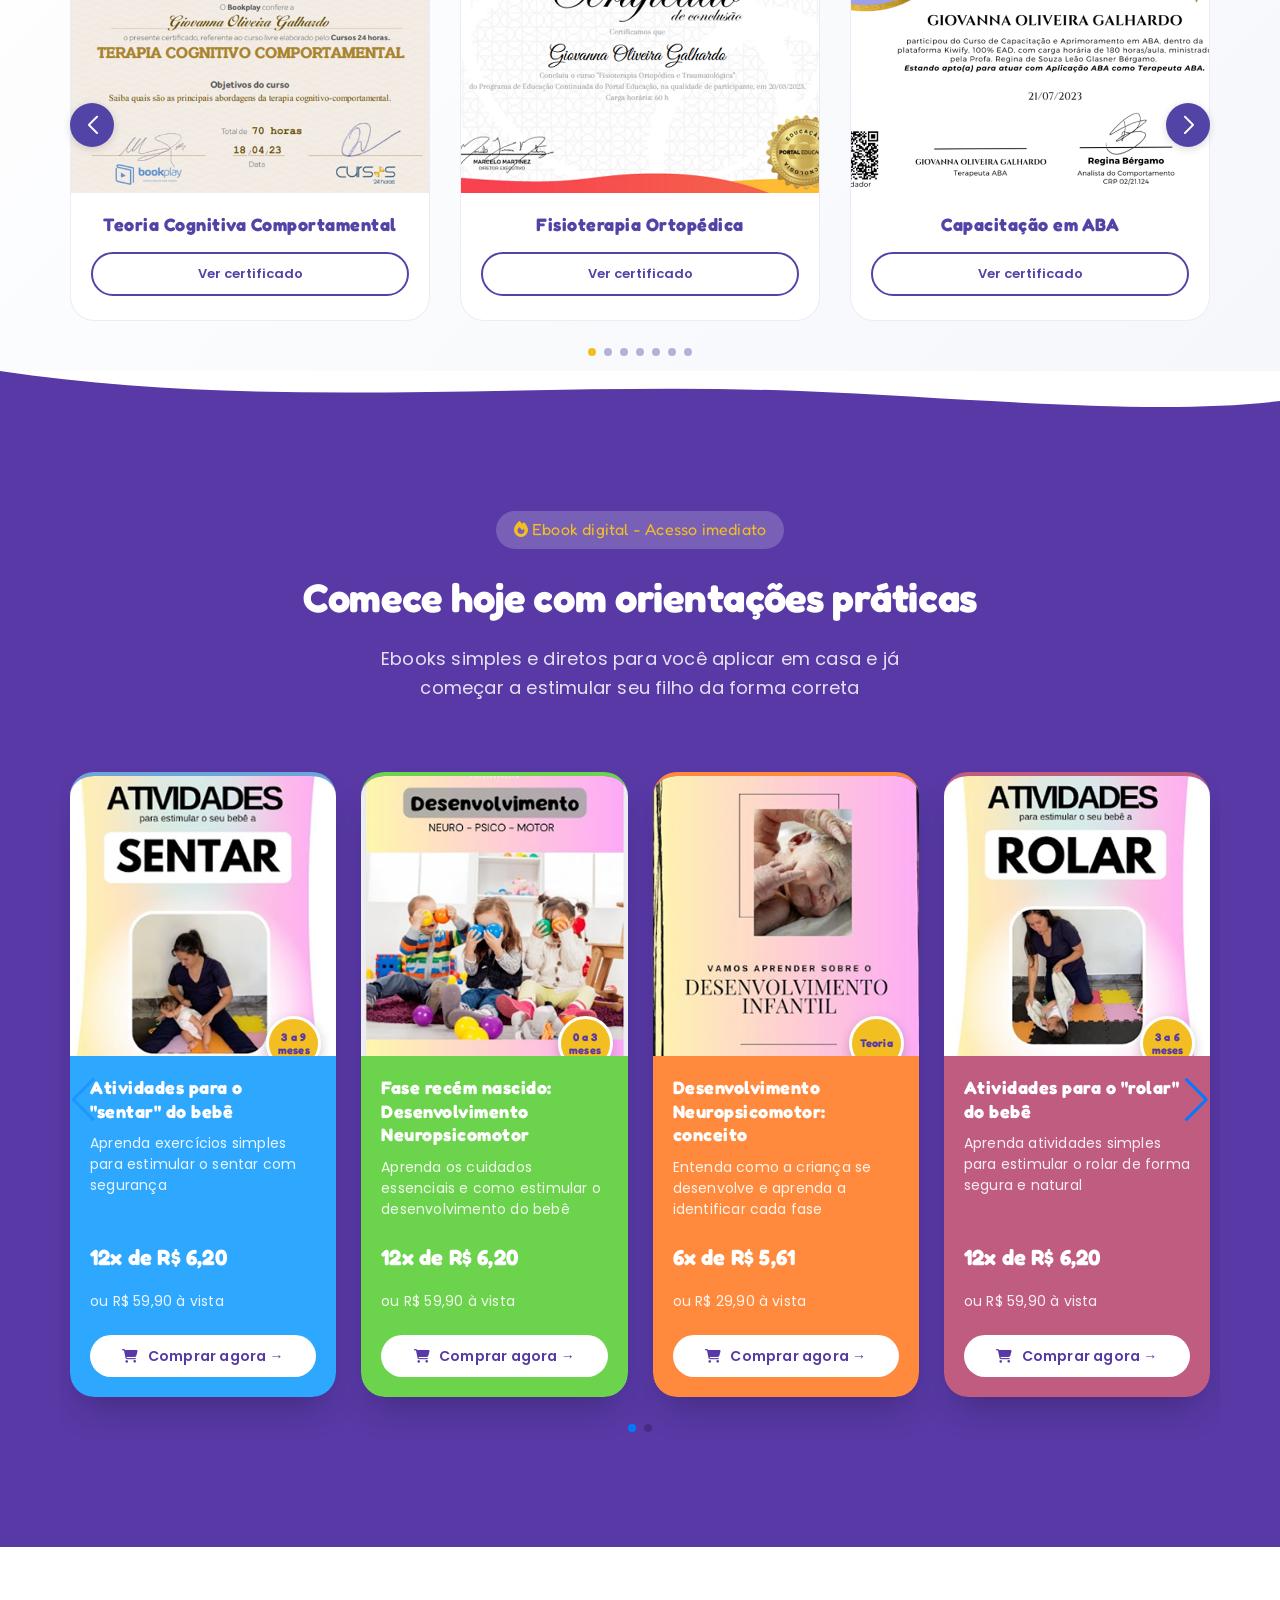
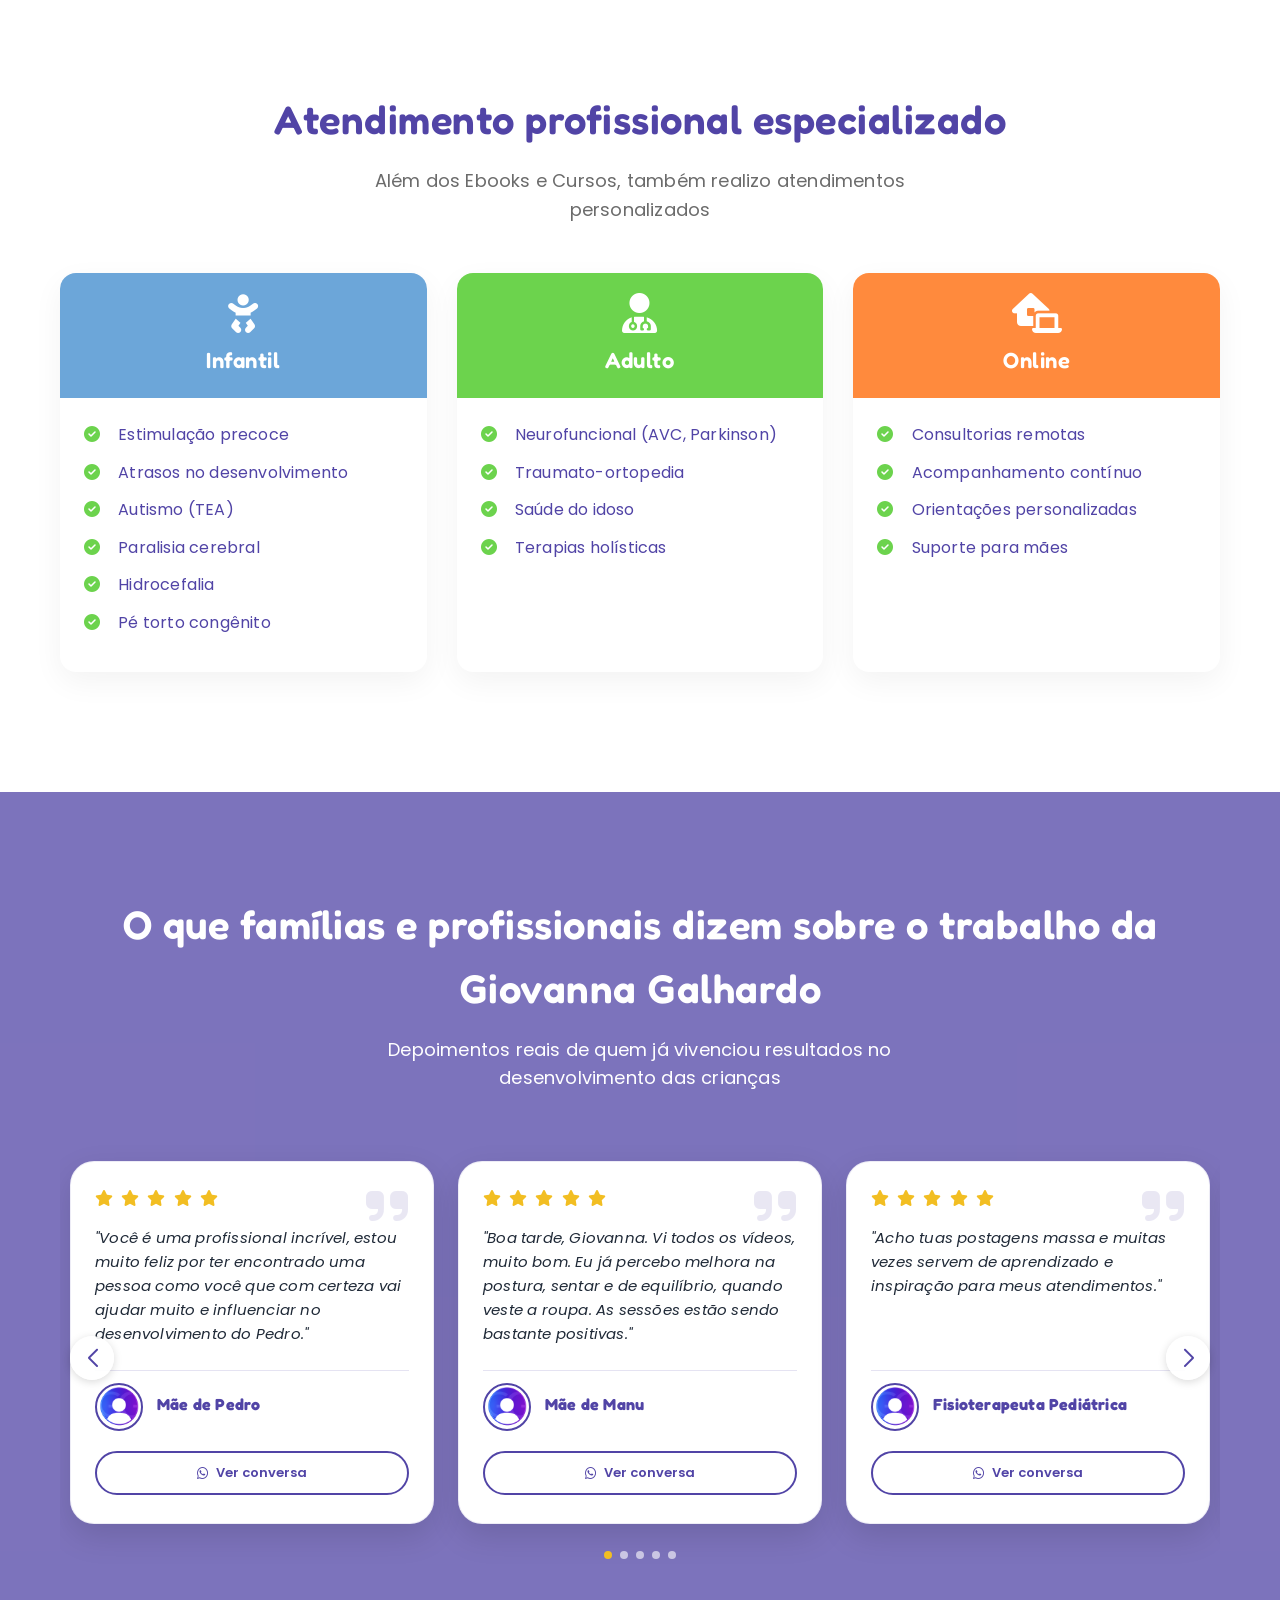
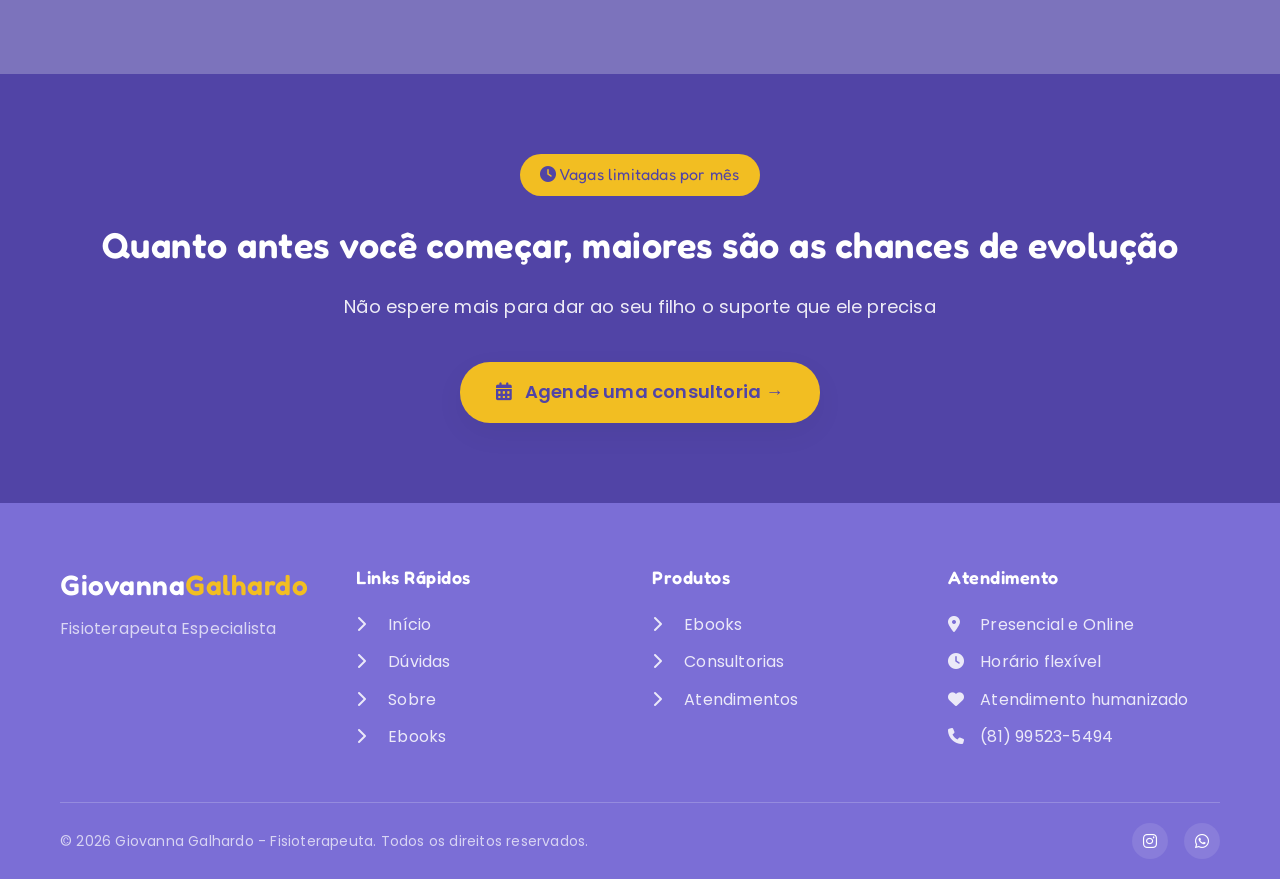
==== commit 3518aae6: "favicon_images_about_images" ====
--- a/index.html
+++ b/index.html
@@ -13,6 +13,14 @@
     <link
         href="https://fonts.googleapis.com/css2?family=Fredoka:wght@400;500;600;700&family=Poppins:wght@400;500;600;700&display=swap"
         rel="stylesheet">
+    
+    <!-- favicon -->
+    <link rel="icon" type="image/png" href="/assets/favicon/favicon-96x96.png" sizes="96x96" />
+    <link rel="icon" type="image/svg+xml" href="/assets/favicon/favicon.svg" />
+    <link rel="shortcut icon" href="/assets/favicon/favicon.ico" />
+    <link rel="apple-touch-icon" sizes="180x180" href="/assets/favicon/apple-touch-icon.png" />
+    <meta name="apple-mobile-web-app-title" content="FisioGio" />
+    <link rel="manifest" href="/assets/favicon/site.webmanifest" />
 
     <!-- Font Awesome Icons -->
     <link rel="stylesheet" href="https://cdnjs.cloudflare.com/ajax/libs/font-awesome/6.4.0/css/all.min.css">
@@ -292,14 +300,6 @@
             </div>
         </div>
     </section>
-
-    <!-- ONDA ENTRE SOBRE E CERTIFICADOS -->
-    <div class="wave-divider wave-gray">
-        <svg viewBox="0 0 1440 120" preserveAspectRatio="none">
-            <path d="M0,0 C300,80 600,20 900,40 C1100,55 1300,90 1440,60 L1440,120 L0,120 Z" fill="#F5F7FB"></path>
-        </svg>
-    </div>
-
     <!-- SEÇÃO: CERTIFICADOS E FORMAÇÕES -->
     <section class="certificates-section" id="certificados">
         <div class="container">
--- a/css/components.css
+++ b/css/components.css
@@ -971,7 +971,7 @@
 /* ========== SERVICES SECTION ========== */
 .services {
     background: #FFFFFF;
-    padding: 0px 0;
+    padding: 80px 0 120px;
 }
 
 .services-grid {
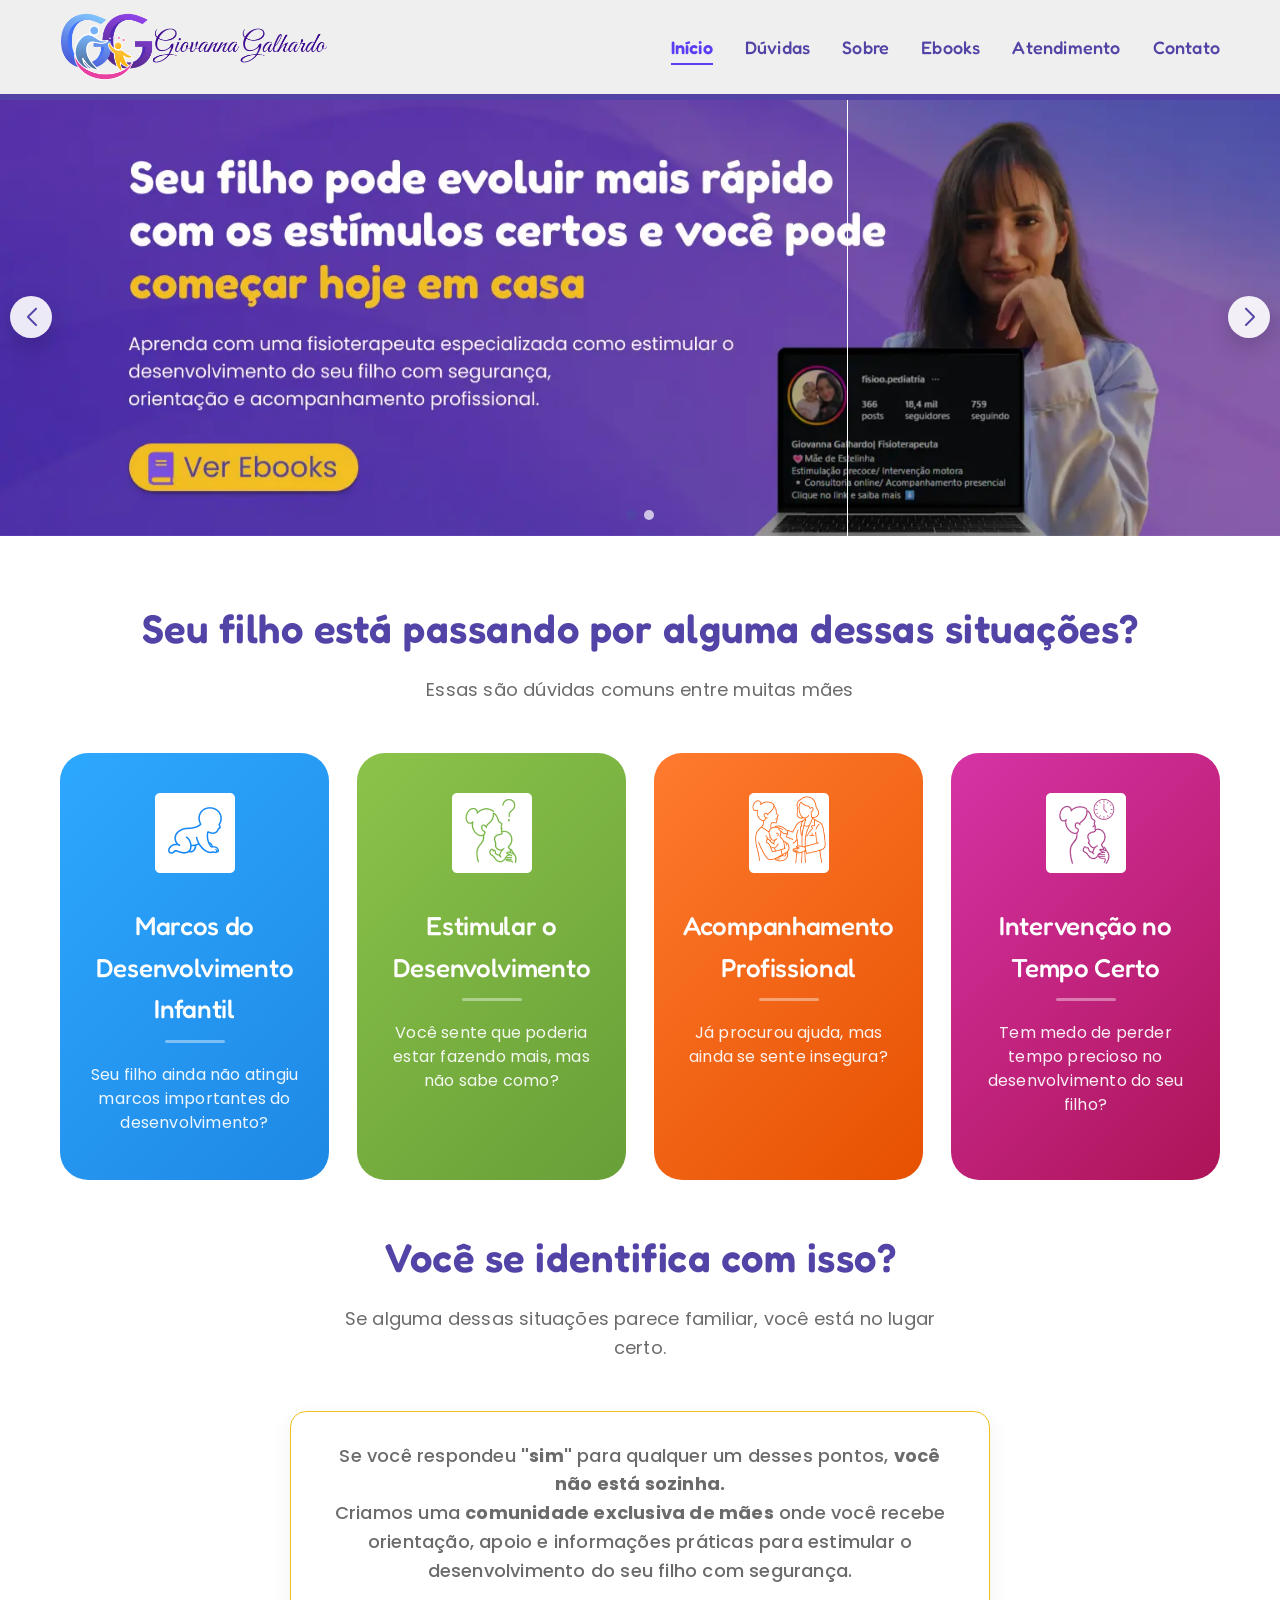
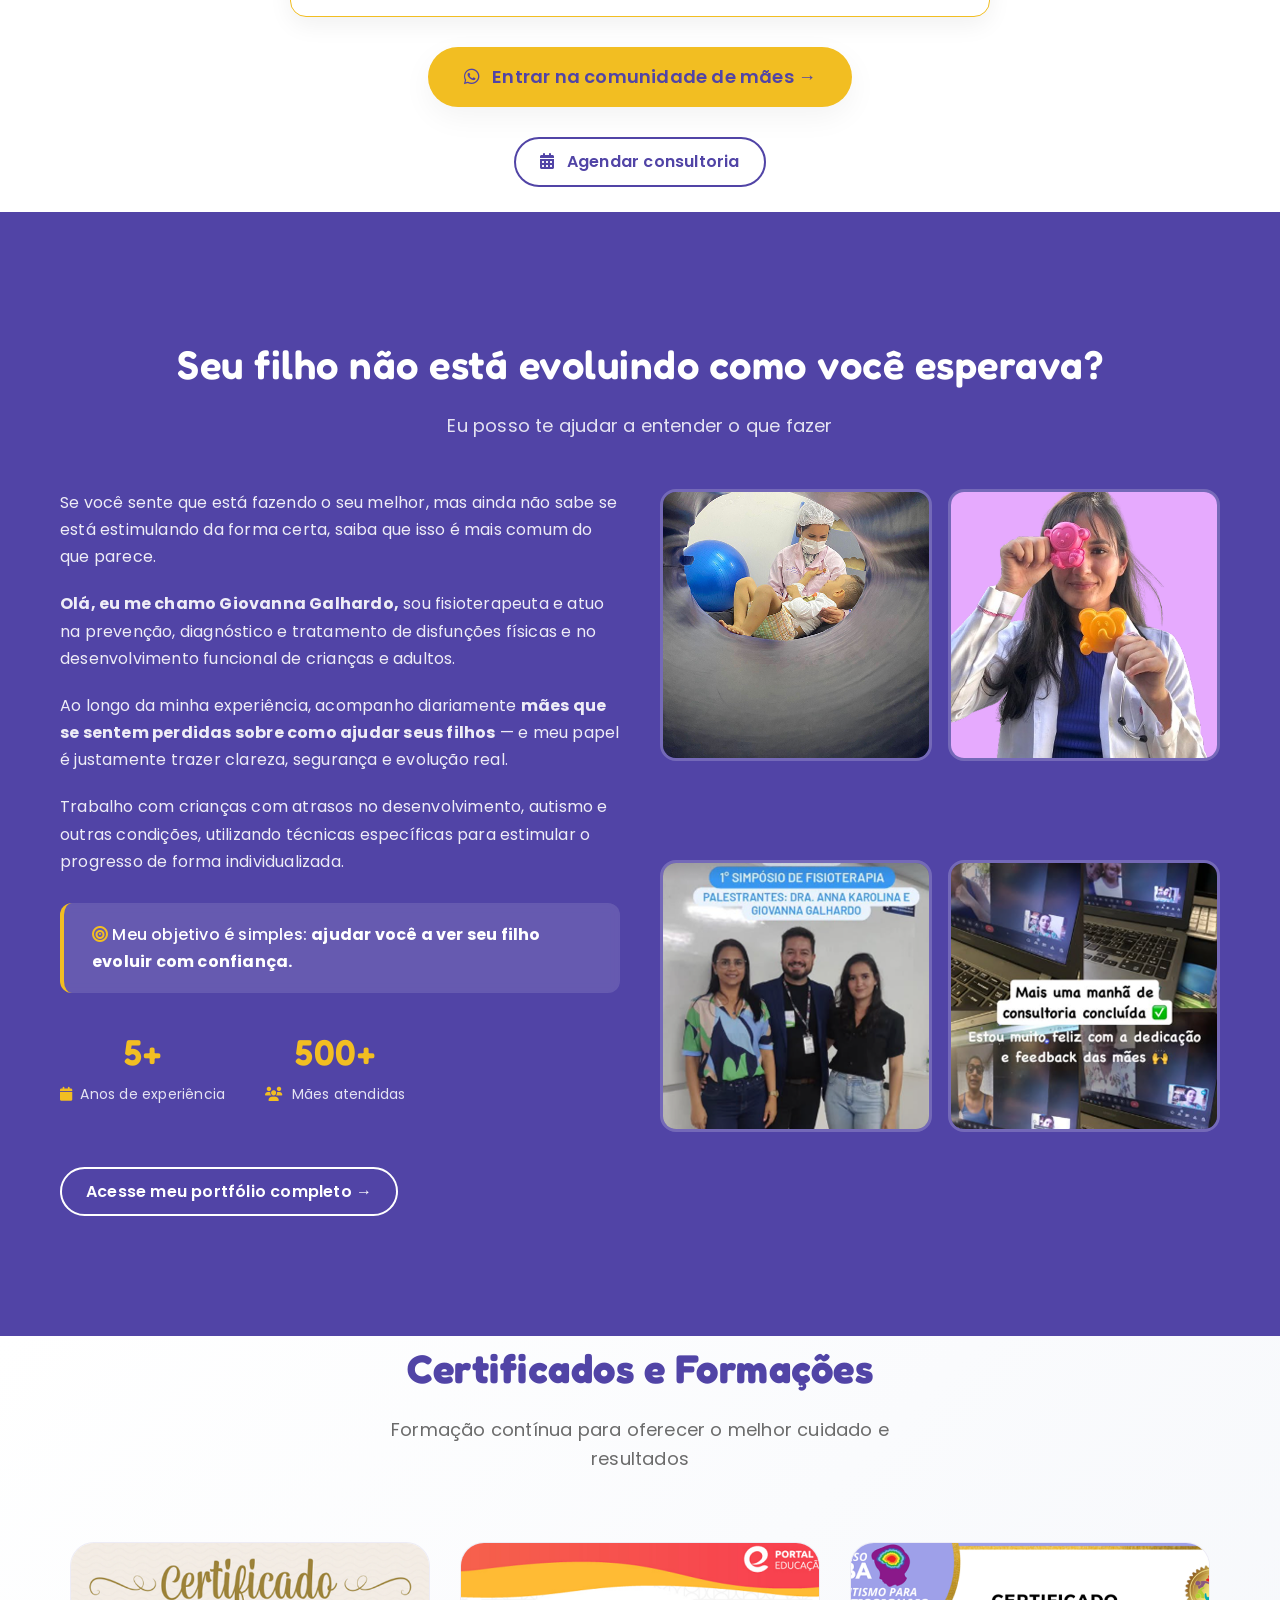
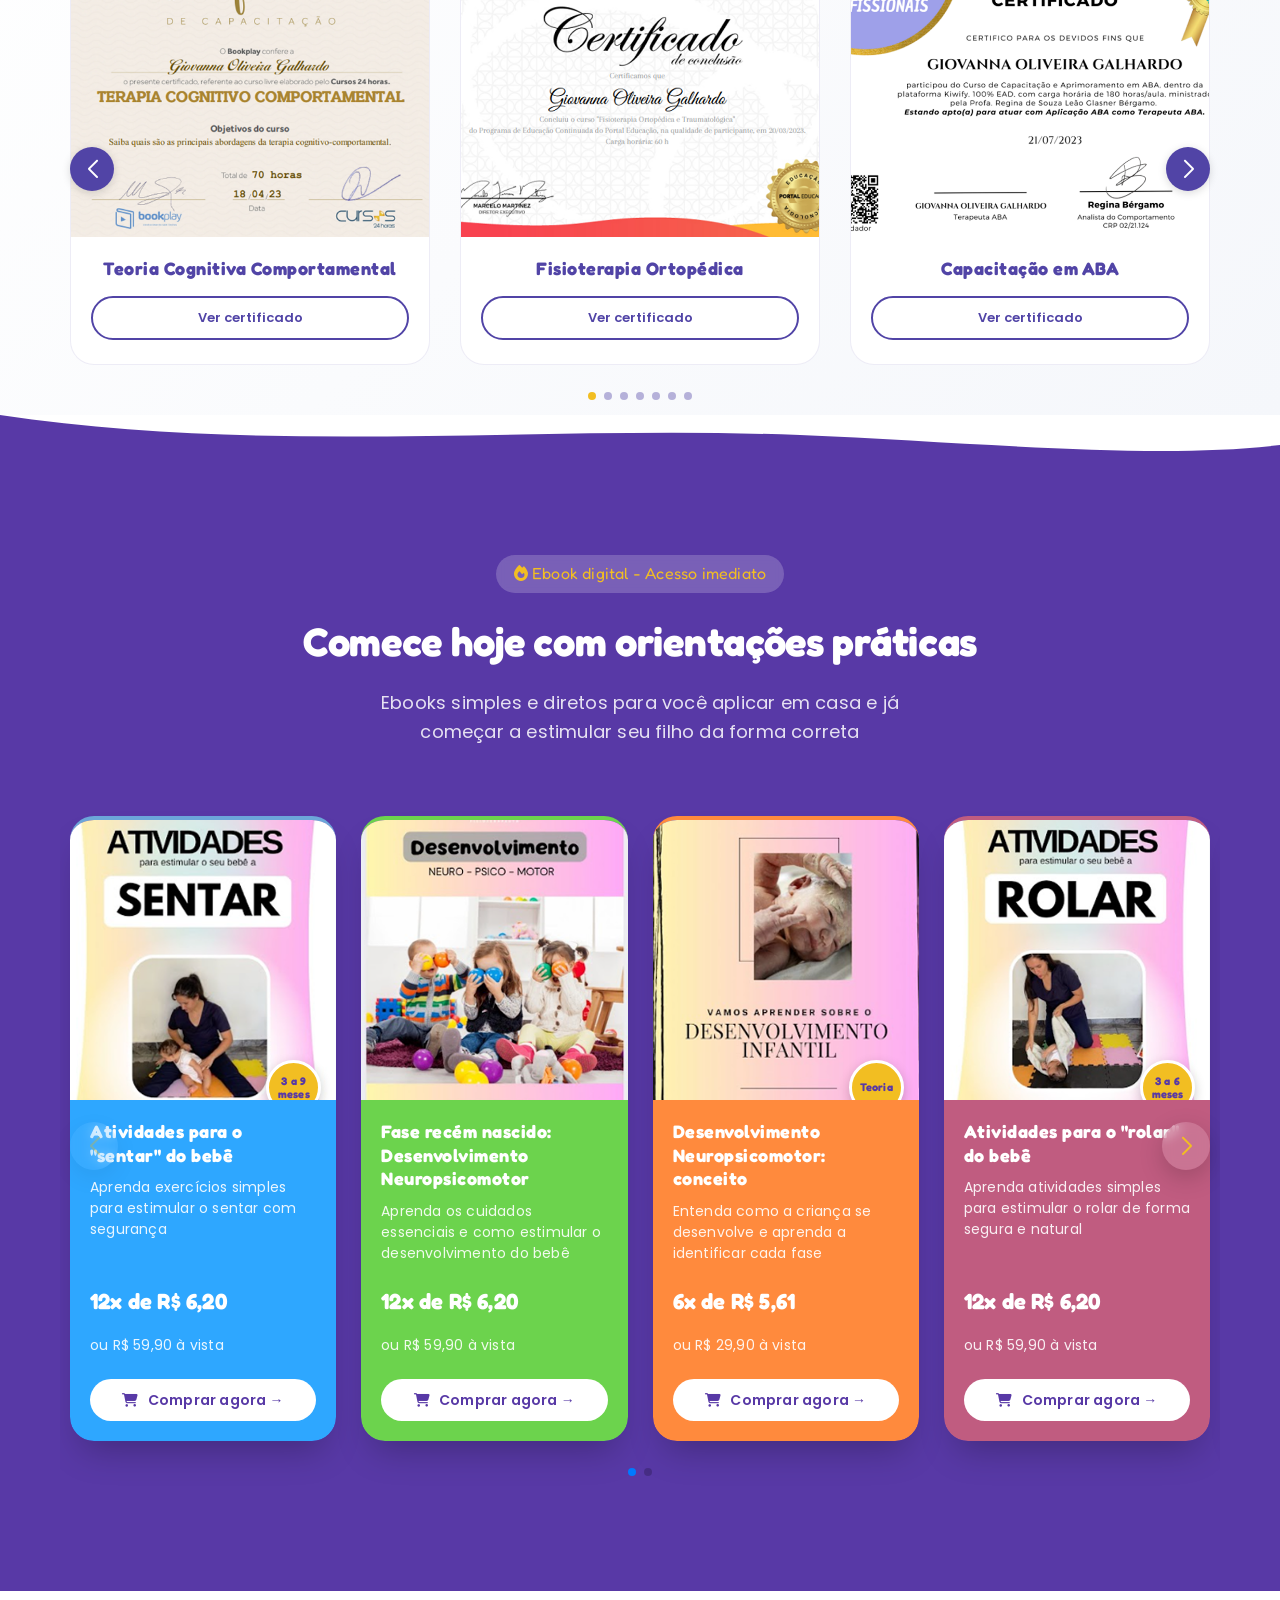
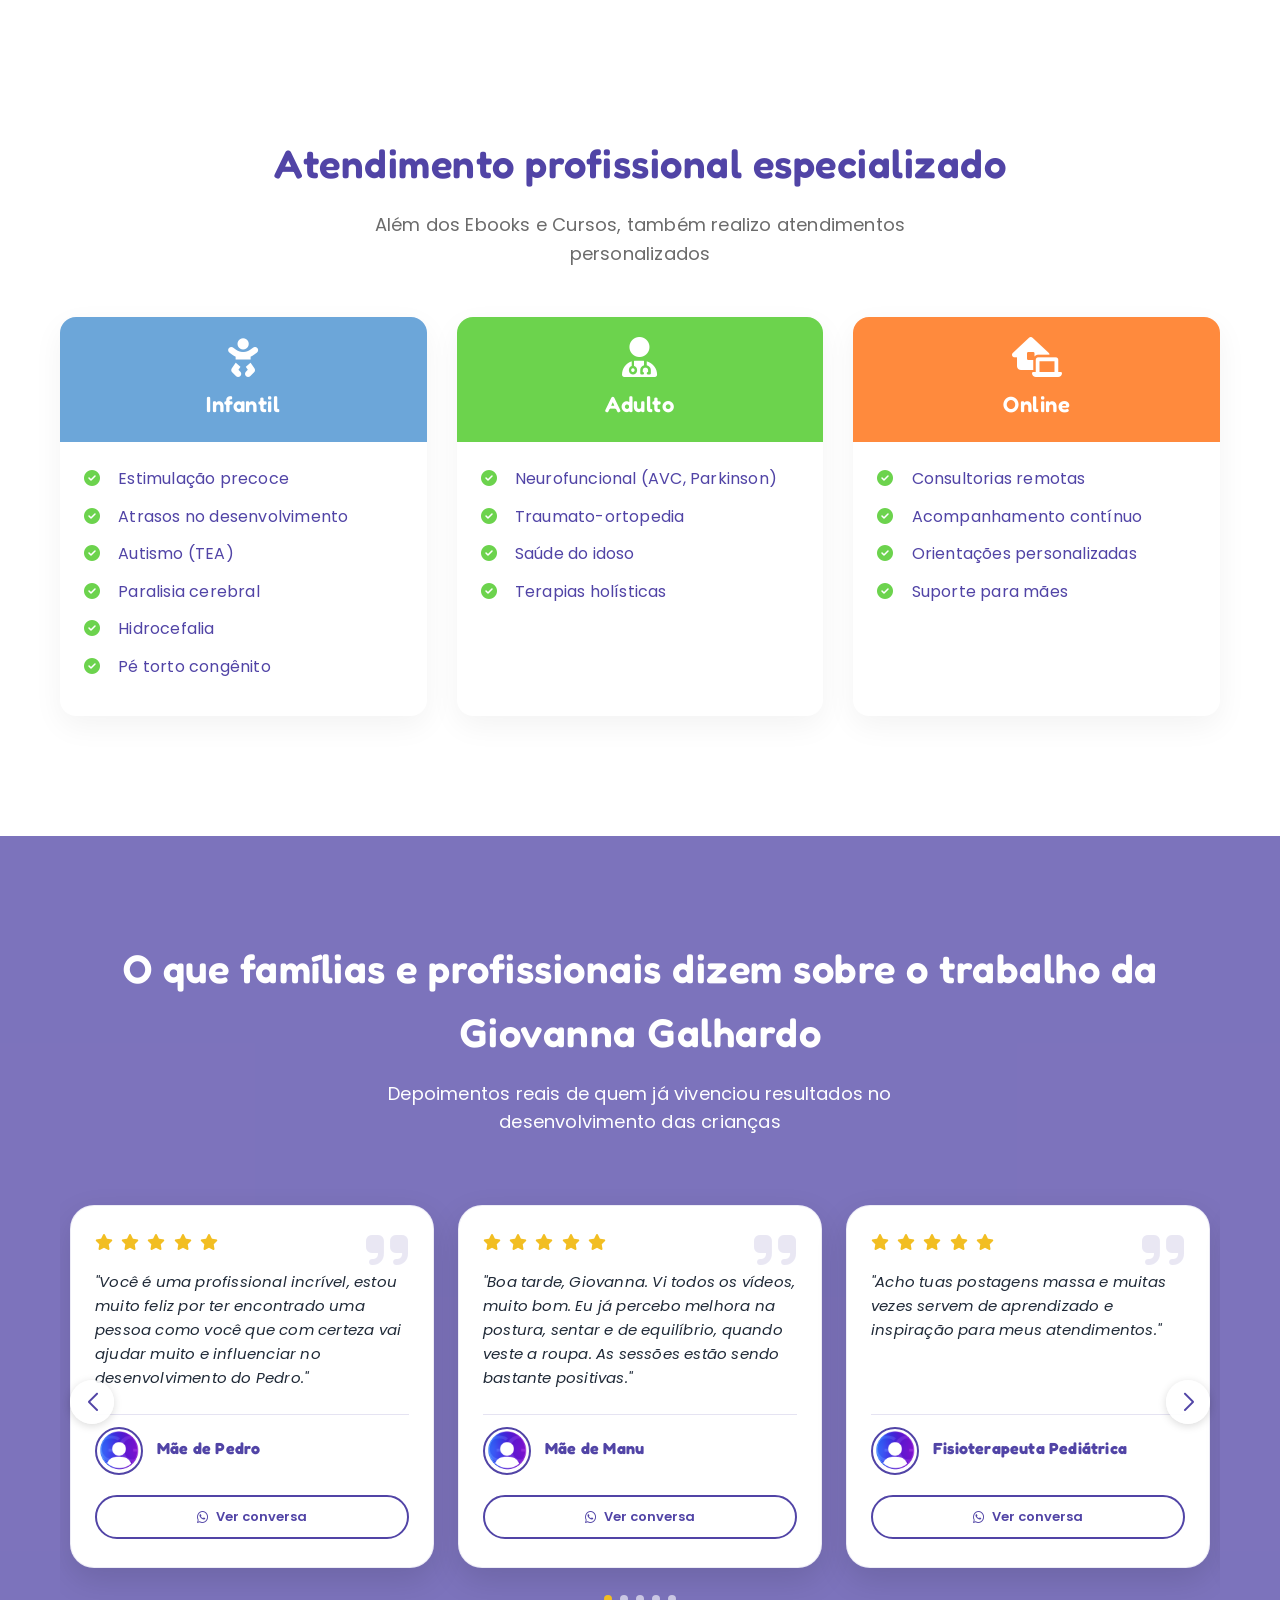
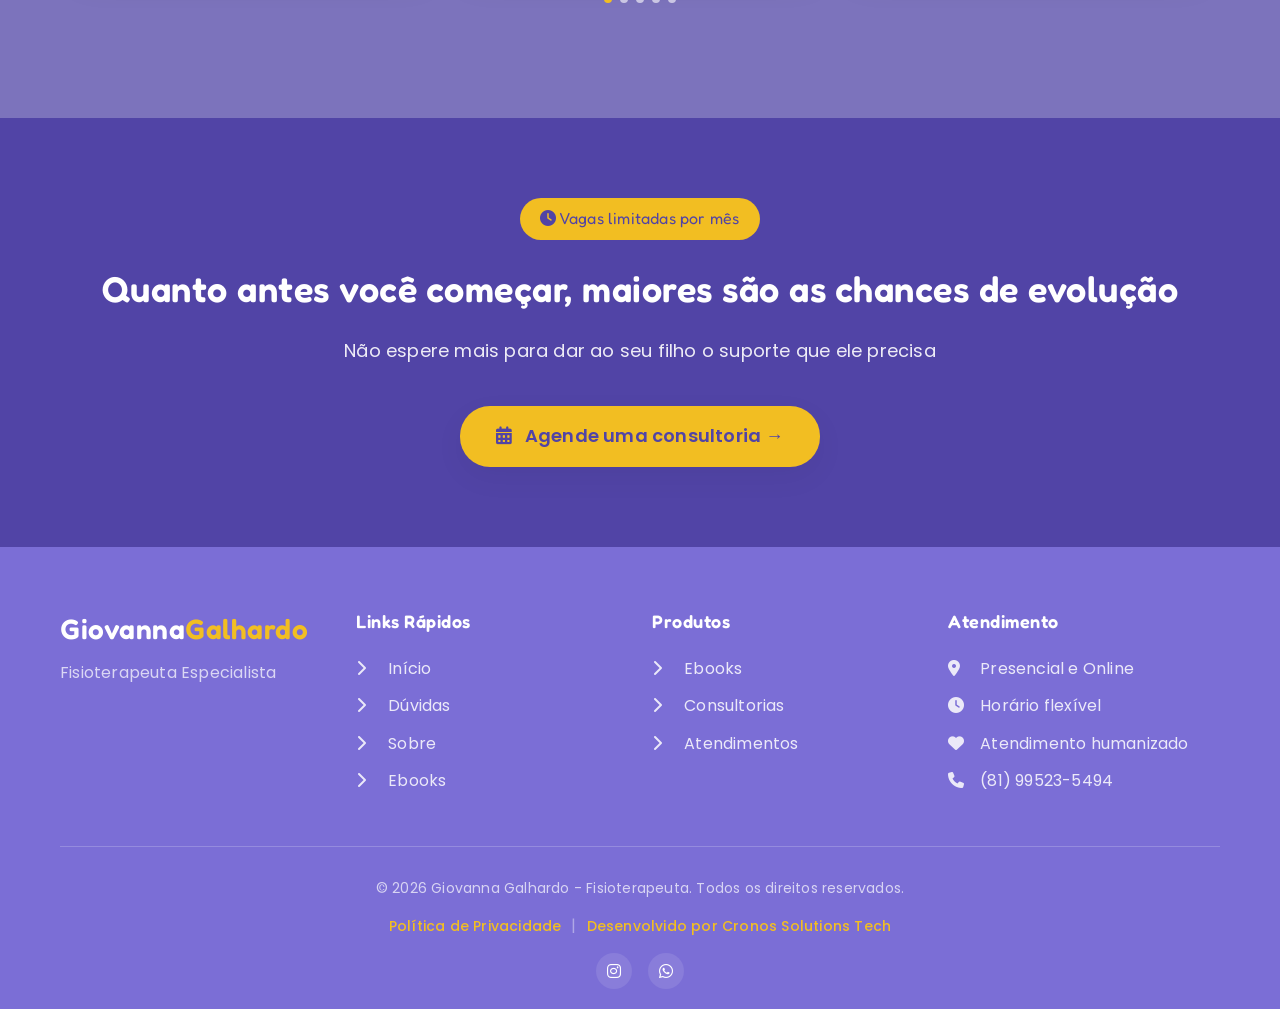
==== commit c9a94f9c: "politica_privacidade" ====
--- a/index.html
+++ b/index.html
@@ -8,13 +8,13 @@
         content="Aprenda como estimular o desenvolvimento do seu filho com orientação profissional. Ebooks, cursos e consultoria para mães de crianças com atraso ou autismo.">
     <title>Giovanna Galhardo | Estimulação Infantil - Desenvolva seu filho em casa</title>
 
-    <!-- Google Fonts -->
+
     <link href="https://fonts.googleapis.com/css2?family=Poppins:wght@400;500;600;700&display=swap" rel="stylesheet">
     <link
         href="https://fonts.googleapis.com/css2?family=Fredoka:wght@400;500;600;700&family=Poppins:wght@400;500;600;700&display=swap"
         rel="stylesheet">
-    
-    <!-- favicon -->
+
+
     <link rel="icon" type="image/png" href="/assets/favicon/favicon-96x96.png" sizes="96x96" />
     <link rel="icon" type="image/svg+xml" href="/assets/favicon/favicon.svg" />
     <link rel="shortcut icon" href="/assets/favicon/favicon.ico" />
@@ -22,13 +22,13 @@
     <meta name="apple-mobile-web-app-title" content="FisioGio" />
     <link rel="manifest" href="/assets/favicon/site.webmanifest" />
 
-    <!-- Font Awesome Icons -->
+
     <link rel="stylesheet" href="https://cdnjs.cloudflare.com/ajax/libs/font-awesome/6.4.0/css/all.min.css">
 
-    <!-- Swiper CSS -->
+
     <link rel="stylesheet" href="https://cdn.jsdelivr.net/npm/swiper@11/swiper-bundle.min.css" />
 
-    <!-- CSS -->
+
     <link rel="stylesheet" href="css/base.css">
     <link rel="stylesheet" href="css/layout.css">
     <link rel="stylesheet" href="css/components.css">
@@ -41,7 +41,6 @@
 </head>
 
 <body>
-    <!-- WHATSAPP FLOATING BUTTON -->
     <div class="whatsapp-float" id="whatsappFloat">
         <div class="whatsapp-bubble" id="whatsappBubble">
             <button class="bubble-close" id="closeBubble" aria-label="Fechar mensagem">
@@ -56,7 +55,7 @@
         </a>
     </div>
 
-    <!-- HEADER - NAVBAR -->
+
     <header class="navbar">
         <div class="nav-inner">
             <div class="logo">
@@ -79,50 +78,50 @@
         </div>
     </header>
 
-    <!-- HERO - BANNERS RESPONSIVOS DESKTOP / MOBILE -->
+
     <section class="hero hero-banners" id="home" aria-label="Banners principais">
         <div class="swiper banner-swiper">
             <div class="swiper-wrapper">
 
-                <!-- BANNER 1 -->
+
                 <div class="swiper-slide">
                     <a href="#ebooks" class="hero-banner-link" aria-label="Acessar banner 1">
                         <picture class="hero-banner-picture">
-                            <!-- Mobile WebP -->
+
                             <source media="(max-width: 768px)" srcset="assets/banners/banner_1_mobile.webp"
                                 type="image/webp">
 
-                            <!-- Mobile PNG fallback -->
+
                             <source media="(max-width: 768px)" srcset="assets/banners/banner_1_mobile.png"
                                 type="image/png">
 
-                            <!-- Desktop WebP -->
+
                             <source srcset="assets/banners/banner_1_desktop.webp" type="image/webp">
 
-                            <!-- Desktop PNG fallback -->
+
                             <img src="assets/banners/banner_1_desktop.png" alt="Banner principal Giovanna Galhardo 1"
                                 class="hero-banner-img" fetchpriority="high">
                         </picture>
                     </a>
                 </div>
 
-                <!-- BANNER 2 -->
+
                 <div class="swiper-slide">
                     <button type="button" class="hero-banner-link video-banner-open"
                         aria-label="Abrir vídeo do banner 2">
                         <picture class="hero-banner-picture">
-                            <!-- Mobile WebP -->
+
                             <source media="(max-width: 768px)" srcset="assets/banners/banner_2_mobile.webp"
                                 type="image/webp">
 
-                            <!-- Mobile PNG fallback -->
+
                             <source media="(max-width: 768px)" srcset="assets/banners/banner_2_mobile.png"
                                 type="image/png">
 
-                            <!-- Desktop WebP -->
+
                             <source srcset="assets/banners/banner_2_desktop.webp" type="image/webp">
 
-                            <!-- Desktop PNG fallback -->
+
                             <img src="assets/banners/banner_2_desktop.png" alt="Banner principal Giovanna Galhardo 2"
                                 class="hero-banner-img" loading="lazy">
                         </picture>
@@ -136,7 +135,7 @@
         </div>
     </section>
 
-    <!-- POP-UP DO VÍDEO - FORA DO SWIPER -->
+
     <div id="videoBannerModal" class="video-banner-modal" aria-hidden="true">
         <div class="video-banner-overlay" data-video-close></div>
 
@@ -154,10 +153,10 @@
 
 
 
-    <!-- CARDS FLUTUANTES (com stagger animation) -->
+
     <section class="floating-cards">
         <div class="container">
-            <!-- TÍTULO ADICIONADO ACIMA DOS CARDS -->
+
             <div class="section-header" data-aos="fade-up">
                 <h2>Seu filho está passando por alguma dessas situações?</h2>
                 <p>Essas são dúvidas comuns entre muitas mães</p>
@@ -205,7 +204,7 @@
     </section>
 
 
-    <!-- SEÇÃO CTA / PAIN POINTS -->
+
     <section class="pain-points" id="dor">
         <div class="container">
             <div class="section-header" data-aos="fade-up">
@@ -214,7 +213,7 @@
             </div>
 
             <div class="pain-cta" data-aos="fade-up" data-aos-delay="200">
-                <!-- Destaque emocional -->
+
                 <div class="pain-highlight scale-animation">
                     <p>
                         Se você respondeu <strong>"sim"</strong> para qualquer um
@@ -227,7 +226,7 @@
                     </p>
                 </div>
 
-                <!-- CTA principal -->
+
                 <div class="cta-main">
                     <a href="https://chat.whatsapp.com/KlJWrFfvCPt9Iielj8MKzl?mode=gi_t"
                         class="btn-primary btn-large pulse-hover" target="_blank">
@@ -236,7 +235,7 @@
                     </a>
                 </div>
 
-                <!-- CTA secundária -->
+
                 <div class="cta-secondary">
                     <a href="https://wa.me/5581995235494" class="btn-outline" target="_blank">
                         <i class="fas fa-calendar-alt"></i>
@@ -248,7 +247,7 @@
     </section>
 
 
-    <!-- SOBRE -->
+
     <section class="about" id="sobre">
         <div class="container">
             <div class="section-header">
@@ -300,7 +299,7 @@
             </div>
         </div>
     </section>
-    <!-- SEÇÃO: CERTIFICADOS E FORMAÇÕES -->
+
     <section class="certificates-section" id="certificados">
         <div class="container">
             <div class="section-header" data-aos="fade-up">
@@ -310,7 +309,7 @@
 
             <div class="swiper certificates-swiper" data-aos="fade-up" data-aos-delay="200">
                 <div class="swiper-wrapper">
-                    <!-- Certificado 1 -->
+
                     <div class="swiper-slide">
                         <div class="certificate-card"
                             data-cert-image="assets/certificates/certificado_teoria_cognitiva2.png">
@@ -333,7 +332,7 @@
                         </div>
                     </div>
 
-                    <!-- Certificado 2 -->
+
                     <div class="swiper-slide">
                         <div class="certificate-card"
                             data-cert-image="assets/certificates/certificado_fisioterapia_ortopedica2.png">
@@ -356,7 +355,7 @@
                         </div>
                     </div>
 
-                    <!-- Certificado 3 -->
+
                     <div class="swiper-slide">
                         <div class="certificate-card"
                             data-cert-image="assets/certificates/certificado_capacitacao_aba2.png">
@@ -379,7 +378,6 @@
                         </div>
                     </div>
 
-                    <!-- Certificado 4 -->
                     <div class="swiper-slide">
                         <div class="certificate-card" data-cert-image="assets/certificates/bondagens_terapeuticas2.png">
                             <div class="certificate-img-wrapper">
@@ -401,7 +399,7 @@
                         </div>
                     </div>
 
-                    <!-- Certificado 5 -->
+
                     <div class="swiper-slide">
                         <div class="certificate-card"
                             data-cert-image="assets/certificates/certificado_aplicador_aba2.png">
@@ -424,7 +422,7 @@
                         </div>
                     </div>
 
-                    <!-- Certificado 6 -->
+
                     <div class="swiper-slide">
                         <div class="certificate-card" data-cert-image="assets/certificates/monitoria_anatomia2.png">
                             <div class="certificate-img-wrapper">
@@ -446,7 +444,7 @@
                         </div>
                     </div>
 
-                    <!-- Certificado 7 -->
+
                     <div class="swiper-slide">
                         <div class="certificate-card"
                             data-cert-image="assets/certificates/certificado_dry_needling2.png">
@@ -477,7 +475,6 @@
         </div>
     </section>
 
-    <!-- MODAL PARA CERTIFICADOS -->
     <div id="certificateModal" class="certificate-modal">
         <div class="certificate-modal-content">
             <span class="certificate-modal-close">&times;</span>
@@ -486,14 +483,14 @@
         </div>
     </div>
 
-    <!-- ONDA ENTRE CERTIFICADOS E EBOOKS -->
+
     <div class="wave-divider wave-purple-top">
         <svg viewBox="0 0 1440 120" preserveAspectRatio="none">
             <path d="M0,0 C300,80 600,20 900,40 C1100,55 1300,90 1440,60 L1440,120 L0,120 Z" fill="#5839a6"></path>
         </svg>
     </div>
 
-    <!-- EBOOKS PREMIUM -->
+
     <section class="ebooks-premium" id="ebooks">
         <div class="container">
             <div class="section-header-light" data-aos="fade-up">
@@ -648,14 +645,13 @@
         </div>
     </section>
 
-    <!-- ONDA ENTRE EBOOKS E SERVIÇOS -->
     <div class="wave-divider wave-light-bottom">
         <svg viewBox="0 0 1440 120" preserveAspectRatio="none">
             <path d="M0,0 C300,80 600,20 900,40 C1100,55 1300,90 1440,60 L1440,120 L0,120 Z" fill="#FFFFFF"></path>
         </svg>
     </div>
 
-    <!-- SERVIÇOS -->
+
     <section class="services" id="servicos">
         <div class="container">
             <div class="section-header" data-aos="fade-up">
@@ -705,7 +701,6 @@
         </div>
     </section>
 
-    <!-- DEPOIMENTOS -->
     <section class="testimonials-section" id="depoimentos">
         <div class="container">
             <div class="section-header" data-aos="fade-up">
@@ -715,7 +710,7 @@
 
             <div class="swiper testimonials-swiper" data-aos="fade-up" data-aos-delay="200">
                 <div class="swiper-wrapper">
-                    <!-- Depoimento 1 - Mãe de Pedro -->
+
                     <div class="swiper-slide">
                         <div class="testimonial-card">
                             <div class="quote-icon"><i class="fas fa-quote-right"></i></div>
@@ -737,7 +732,6 @@
                         </div>
                     </div>
 
-                    <!-- Depoimento 2 - Mãe de Manu -->
                     <div class="swiper-slide">
                         <div class="testimonial-card">
                             <div class="quote-icon"><i class="fas fa-quote-right"></i></div>
@@ -759,7 +753,7 @@
                         </div>
                     </div>
 
-                    <!-- Depoimento 3 - Fisioterapeuta Pediátrica -->
+
                     <div class="swiper-slide">
                         <div class="testimonial-card">
                             <div class="quote-icon"><i class="fas fa-quote-right"></i></div>
@@ -780,7 +774,7 @@
                         </div>
                     </div>
 
-                    <!-- Depoimento 4 - Mãe de Suzanna -->
+
                     <div class="swiper-slide">
                         <div class="testimonial-card">
                             <div class="quote-icon"><i class="fas fa-quote-right"></i></div>
@@ -801,7 +795,7 @@
                         </div>
                     </div>
 
-                    <!-- Depoimento 5 - Mãe de Maria -->
+
                     <div class="swiper-slide">
                         <div class="testimonial-card">
                             <div class="quote-icon"><i class="fas fa-quote-right"></i></div>
@@ -831,7 +825,6 @@
         </div>
     </section>
 
-    <!-- MODAL PARA PRINTS DOS DEPOIMENTOS -->
     <div id="testimonialModal" class="testimonial-modal">
         <div class="modal-content">
             <span class="modal-close">&times;</span>
@@ -839,7 +832,6 @@
         </div>
     </div>
 
-    <!-- CTA FINAL -->
     <section class="final-cta">
         <div class="container">
             <div class="cta-content" data-aos="fade-up">
@@ -855,7 +847,6 @@
         </div>
     </section>
 
-    <!-- FOOTER -->
     <footer class="footer" id="contato">
         <div class="container">
             <div class="grid-4">
@@ -893,17 +884,32 @@
                 </div>
             </div>
             <div class="footer-bottom" data-aos="fade-up">
-                <p>&copy; 2026 Giovanna Galhardo - Fisioterapeuta. Todos os direitos reservados.</p>
-                <div class="footer-social">
-                    <a href="https://www.instagram.com/fisioo.pediatria?utm_source=ig_web_button_share_sheet&igsh=ZDNlZDc0MzIxNw=="
-                        target="_blank" class="social-icon"><i class="fab fa-instagram"></i></a>
-                    <!--<a href="#" target="_blank" class="social-icon"><i class="fab fa-facebook-f"></i></a>-->
-                    <!--<a href="#" target="_blank" class="social-icon"><i class="fab fa-linkedin-in"></i></a>-->
-                    <a href="https://wa.me/5581995235494" target="_blank" class="social-icon"><i
-                            class="fab fa-whatsapp"></i></a>
-                </div>
-            </div>
-        </div>
+                <div class="footer-bottom-content">
+
+                    <p>
+                        &copy; 2026 Giovanna Galhardo - Fisioterapeuta. Todos os direitos reservados.
+                    </p>
+
+                    <div class="footer-extra-links">
+                        <a href="politica-privacidade.html" target="_blank">
+                            Política de Privacidade
+                        </a>
+                        <span>|</span>
+                        <a href="https://www.cronossolutions.com.br" target="_blank" rel="noopener noreferrer"
+                            class="cronos-footer-link">
+                            Desenvolvido por Cronos Solutions Tech
+                        </a>
+                    </div>
+                    <div class="footer-social">
+                        <a href="https://www.instagram.com/fisioo.pediatria?utm_source=ig_web_button_share_sheet&igsh=ZDNlZDc0MzIxNw=="
+                            target="_blank" class="social-icon"><i class="fab fa-instagram"></i></a>
+                        <!--<a href="#" target="_blank" class="social-icon"><i class="fab fa-facebook-f"></i></a>-->
+                        <!--<a href="#" target="_blank" class="social-icon"><i class="fab fa-linkedin-in"></i></a>-->
+                        <a href="https://wa.me/5581995235494" target="_blank" class="social-icon"><i
+                                class="fab fa-whatsapp"></i></a>
+                    </div>
+                </div>
+            </div>
     </footer>
 
     <script src="https://cdn.jsdelivr.net/npm/swiper@11/swiper-bundle.min.js"></script>
@@ -911,5 +917,4 @@
     <script src="js/main.js"></script>
     <script src="js/video_banner.js"></script>
 </body>
-
 </html>
--- a/css/components.css
+++ b/css/components.css
@@ -773,6 +773,10 @@
     background: rgba(255, 255, 255, 0.12);
     border-left: 4px solid var(--yellow);
     backdrop-filter: blur(4px);
+
+    padding: 18px 24px 18px 28px;
+    border-radius: 12px;
+    margin: 28px 0;
 }
 
 .about-highlight p {
@@ -1223,6 +1227,33 @@
     justify-content: center;
 }
 
+.ebooks-swiper .swiper-button-prev,
+.ebooks-swiper .swiper-button-next {
+    width: 48px;
+    height: 48px;
+    border-radius: 50%;
+
+    background: rgba(255, 255, 255, 0.15);
+    backdrop-filter: blur(6px);
+
+    color: #F2BE22;
+
+    box-shadow: 0 8px 24px rgba(0, 0, 0, 0.18);
+    transition: all 0.3s ease;
+}
+
+.ebooks-swiper .swiper-button-prev:hover,
+.ebooks-swiper .swiper-button-next:hover {
+    background: white;
+    transform: scale(1.08);
+}
+
+.ebooks-swiper .swiper-button-prev::after,
+.ebooks-swiper .swiper-button-next::after {
+    font-size: 18px;
+    font-weight: 700;
+}
+
 .ebook-card {
     width: 100%;
     max-width: 280px;
@@ -1869,10 +1900,6 @@
     }
 }
 
-/* ============================================
-   CORREÇÃO DAS SETAS DO HERO BANNER
-   ============================================ */
-
 .hero-banners .banner-swiper {
     position: relative;
 }
@@ -1898,3 +1925,77 @@
     opacity: 0.45;
     pointer-events: auto;
 }
+
+.footer-bottom {
+    width: 100%;
+    display: flex;
+    justify-content: center;
+    align-items: center;
+    text-align: center;
+    padding-top: 30px;
+}
+
+.footer-bottom-content {
+    width: 100%;
+    display: flex;
+    flex-direction: column;
+    align-items: center;
+    justify-content: center;
+    gap: 14px;
+    text-align: center;
+}
+
+.footer-bottom-content p {
+    margin: 0;
+    text-align: center;
+}
+
+.footer-extra-links {
+    width: 100%;
+    display: flex;
+    align-items: center;
+    justify-content: center;
+    gap: 10px;
+    flex-wrap: wrap;
+    text-align: center;
+}
+
+.footer-extra-links a {
+    color: #F2BE22;
+    font-size: 14px;
+    font-weight: 500;
+    transition: all 0.3s ease;
+}
+
+.footer-extra-links a:hover {
+    opacity: 0.85;
+    transform: translateY(-1px);
+}
+
+.cronos-footer-link {
+    font-weight: 600;
+}
+
+.footer-extra-links span {
+    color: rgba(255,255,255,0.4);
+}
+
+.footer-social {
+    justify-content: center;
+}
+
+@media (max-width: 768px) {
+
+    .footer-bottom {
+        padding-top: 24px;
+    }
+
+    .footer-extra-links {
+        flex-direction: column;
+        gap: 8px;
+    }
+
+    .footer-extra-links span {
+        display: none;
+    }
+}
--- a/css/responsive.css
+++ b/css/responsive.css
@@ -471,4 +471,5 @@
     .final-cta {
         padding: 50px 0;
     }
-}+}
+
